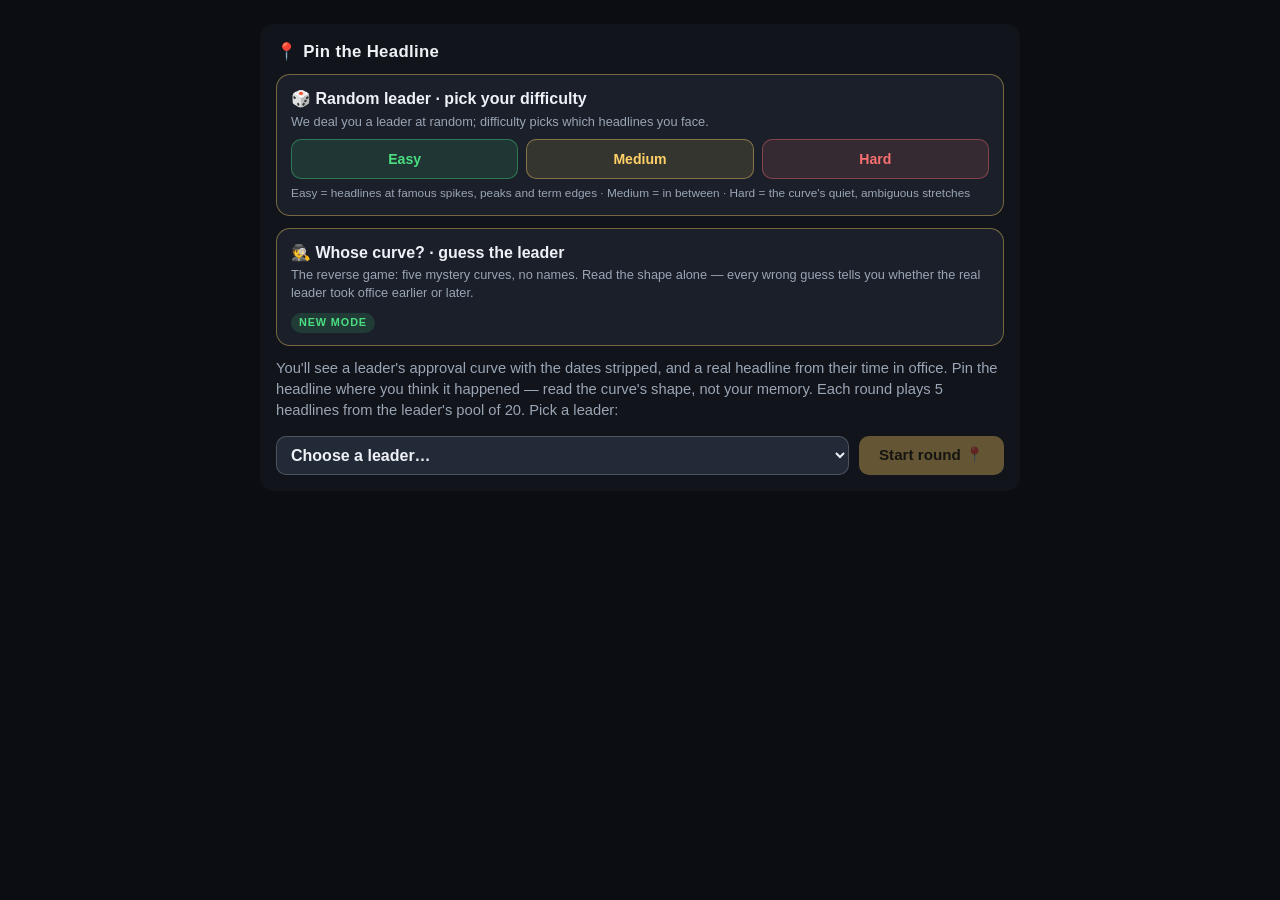
==== pin-the-headline/index.html @ 9371c604 "Replace the 46-leader grid with a chronological dropdown The pick-a-leader menu is now a single drop" ====
<!doctype html>
<html lang="en">
<head>
<meta charset="utf-8">
<meta name="viewport" content="width=device-width, initial-scale=1">
<title>Pin the Headline</title>
<style>
  /* ---- Pin the Headline — self-contained styles (all scoped under .pth) ---- */
  .pth {
    --pth-bg: #11141a;
    --pth-card: #1a1f29;
    --pth-card-2: #222937;
    --pth-ink: #eef1f6;
    --pth-ink-dim: #9aa5b5;
    --pth-line: #6ea8fe;
    --pth-area: rgba(110, 168, 254, 0.12);
    --pth-grid: rgba(255, 255, 255, 0.08);
    --pth-pin: #ffd166;
    --pth-true: #4ade80;
    --pth-ghost: #8b93a3;
    --pth-bad: #f87171;
    --pth-radius: 14px;
    --pth-focus: #ffd166;
    color-scheme: dark;
    font-family: -apple-system, BlinkMacSystemFont, "Segoe UI", Roboto, Helvetica, Arial, sans-serif;
    color: var(--pth-ink);
    background: var(--pth-bg);
    border-radius: var(--pth-radius);
    max-width: 760px;
    margin: 0 auto;
    padding: 16px;
    box-sizing: border-box;
    line-height: 1.45;
  }
  .pth *, .pth *::before, .pth *::after { box-sizing: border-box; }

  .pth-header { display: flex; justify-content: space-between; align-items: baseline; gap: 10px; flex-wrap: wrap; margin-bottom: 10px; }
  .pth-title { font-size: 1.05rem; font-weight: 800; letter-spacing: 0.02em; margin: 0; }
  .pth-title .pth-pin-emoji { margin-right: 6px; }
  .pth-context { color: var(--pth-ink-dim); font-size: 0.85rem; font-weight: 600; }

  .pth-back {
    appearance: none; border: 0; background: none; color: var(--pth-ink-dim);
    font-size: 0.8rem; font-weight: 700; cursor: pointer; padding: 2px 6px; border-radius: 6px;
  }
  .pth-back:hover { color: var(--pth-ink); }
  .pth-back:focus-visible { outline: 2px solid var(--pth-focus); }

  .pth-headline-card {
    background: var(--pth-card);
    border: 1px solid rgba(255,255,255,0.07);
    border-radius: var(--pth-radius);
    padding: 14px 16px;
    margin-bottom: 12px;
  }
  .pth-kicker { font-size: 0.7rem; text-transform: uppercase; letter-spacing: 0.12em; color: var(--pth-ink-dim); font-weight: 700; margin-bottom: 4px; }
  .pth-headline { font-size: 1.12rem; font-weight: 700; margin: 0; }

  .pth-chart-wrap { position: relative; background: var(--pth-card); border: 1px solid rgba(255,255,255,0.07); border-radius: var(--pth-radius); padding: 8px 8px 4px; }
  .pth-svg { display: block; width: 100%; height: auto; touch-action: none; cursor: crosshair; border-radius: 8px; outline: none; }
  .pth-svg:focus-visible { box-shadow: 0 0 0 3px var(--pth-focus); }
  .pth-svg.pth-locked { cursor: default; }

  .pth-hint { text-align: center; color: var(--pth-ink-dim); font-size: 0.8rem; padding: 4px 6px 8px; min-height: 1.4em; }

  .pth-controls { display: flex; gap: 10px; align-items: center; justify-content: space-between; margin-top: 12px; flex-wrap: wrap; }
  .pth-progress { display: flex; gap: 6px; align-items: center; }
  .pth-dot { width: 11px; height: 11px; border-radius: 50%; background: var(--pth-card-2); border: 1px solid rgba(255,255,255,0.15); }
  .pth-dot.pth-dot-current { border-color: var(--pth-pin); }
  .pth-dot.pth-dot-g { background: #22c55e; border-color: #22c55e; }
  .pth-dot.pth-dot-y { background: #eab308; border-color: #eab308; }
  .pth-dot.pth-dot-b { background: #475569; border-color: #475569; }

  .pth-btn {
    appearance: none; border: 0; border-radius: 10px; padding: 10px 20px;
    font-size: 0.95rem; font-weight: 800; cursor: pointer;
    background: var(--pth-pin); color: #1c1500;
    transition: transform 0.08s ease, opacity 0.15s ease;
  }
  .pth-btn:hover:not(:disabled) { transform: translateY(-1px); }
  .pth-btn:disabled { opacity: 0.35; cursor: not-allowed; }
  .pth-btn:focus-visible { outline: 3px solid var(--pth-focus); outline-offset: 2px; }
  .pth-btn.pth-btn-ghost { background: var(--pth-card-2); color: var(--pth-ink); }

  .pth-feedback {
    margin-top: 12px; padding: 12px 16px; border-radius: var(--pth-radius);
    background: var(--pth-card); border: 1px solid rgba(255,255,255,0.07);
    display: none;
  }
  .pth-feedback.pth-show { display: block; animation: pth-rise 0.3s ease; }
  @keyframes pth-rise { from { opacity: 0; transform: translateY(6px); } to { opacity: 1; transform: none; } }
  .pth-score-line { font-size: 1.05rem; font-weight: 800; margin: 0 0 4px; }
  .pth-note { color: var(--pth-ink-dim); font-size: 0.9rem; margin: 0; }
  .pth-note strong { color: var(--pth-ink); }

  .pth-end { text-align: center; padding: 18px 10px 6px; }
  .pth-end h2 { margin: 0 0 6px; font-size: 1.3rem; }
  .pth-end-emoji { font-size: 1.5rem; letter-spacing: 0.15em; margin: 10px 0; }
  .pth-end-total { font-size: 2.2rem; font-weight: 900; margin: 4px 0; }
  .pth-end-stars { font-size: 1.2rem; margin-bottom: 8px; }
  .pth-session { color: var(--pth-ink-dim); font-size: 0.82rem; margin: 8px 0 14px; }
  .pth-end-actions { display: flex; gap: 10px; justify-content: center; flex-wrap: wrap; }
  .pth-copied { color: var(--pth-true); font-size: 0.85rem; min-height: 1.3em; margin-top: 8px; }

  /* ---- level-select menu ---- */
  .pth-menu-intro { color: var(--pth-ink-dim); font-size: 0.92rem; margin: 2px 0 14px; }
  .pth-pick-row { display: flex; gap: 10px; flex-wrap: wrap; align-items: stretch; }
  .pth-pick-row .pth-select { flex: 1 1 260px; width: auto; }
  .pth-level-leader { font-weight: 800; font-size: 1rem; margin: 0 0 2px; }
  .pth-level-context { color: var(--pth-ink-dim); font-size: 0.8rem; margin: 0 0 6px; }
  .pth-level-tag {
    display: inline-block; font-size: 0.68rem; font-weight: 800; text-transform: uppercase;
    letter-spacing: 0.08em; padding: 2px 8px; border-radius: 999px;
    background: var(--pth-card-2); color: var(--pth-ink-dim);
  }
  .pth-level-tag.pth-tag-tutorial { background: rgba(74, 222, 128, 0.15); color: var(--pth-true); }
  .pth-level-tag.pth-tag-expert { background: rgba(248, 113, 113, 0.15); color: var(--pth-bad); }

  /* ---- random leader with prompt difficulty ---- */
  .pth-rand-card {
    background: var(--pth-card); border: 1px solid rgba(255, 209, 102, 0.4);
    border-radius: var(--pth-radius); padding: 12px 14px; margin: 0 0 12px;
  }
  .pth-diff-row { display: flex; gap: 8px; flex-wrap: wrap; margin-top: 8px; }
  .pth-diff-btn {
    flex: 1 1 0; appearance: none; cursor: pointer; font: inherit; font-weight: 800;
    font-size: 0.88rem; padding: 9px 6px; border-radius: 10px; border: 1px solid transparent;
    transition: transform 0.08s ease;
  }
  .pth-diff-btn:hover { transform: translateY(-1px); }
  .pth-diff-btn:focus-visible { outline: 3px solid var(--pth-focus); outline-offset: 2px; }
  .pth-diff-easy { background: rgba(74, 222, 128, 0.12); color: var(--pth-true); border-color: rgba(74, 222, 128, 0.4); }
  .pth-diff-medium { background: rgba(255, 209, 102, 0.12); color: var(--pth-pin); border-color: rgba(255, 209, 102, 0.4); }
  .pth-diff-hard { background: rgba(248, 113, 113, 0.12); color: var(--pth-bad); border-color: rgba(248, 113, 113, 0.4); }
  .pth-diff-hint { color: var(--pth-ink-dim); font-size: 0.74rem; margin: 6px 0 0; }

  /* ---- "Whose curve?" reverse mode ---- */
  .pth-who-btn {
    appearance: none; display: block; width: 100%; text-align: left; cursor: pointer;
    background: var(--pth-card); color: var(--pth-ink);
    border: 1px solid rgba(255, 209, 102, 0.4); border-radius: var(--pth-radius);
    padding: 12px 14px; font: inherit; margin: 0 0 12px;
    transition: transform 0.08s ease, border-color 0.15s ease;
  }
  .pth-who-btn:hover { transform: translateY(-1px); border-color: var(--pth-pin); }
  .pth-who-btn:focus-visible { outline: 3px solid var(--pth-focus); outline-offset: 2px; }
  .pth-guess-bar { margin-top: 12px; }
  .pth-select {
    width: 100%; font: inherit; font-weight: 600; color: var(--pth-ink);
    padding: 9px 10px; border-radius: 10px;
    border: 1px solid rgba(255,255,255,0.2); background: var(--pth-card-2);
  }
  .pth-select:focus-visible { outline: 3px solid var(--pth-focus); outline-offset: 1px; }
  .pth-select:disabled { opacity: 0.45; }

  .pth-sr { position: absolute; width: 1px; height: 1px; margin: -1px; overflow: hidden; clip: rect(0 0 0 0); white-space: nowrap; }

  @media (max-width: 480px) {
    .pth { padding: 10px; }
    .pth-headline { font-size: 1rem; }
    .pth-btn { padding: 12px 18px; } /* bigger touch target */
  }
  @media (prefers-reduced-motion: reduce) {
    .pth * { animation: none !important; transition: none !important; }
  }
</style>
</head>
<body style="margin:0; background:#0b0d12; padding:24px 8px;">

<div id="pin-the-headline"></div>

<script>
(function () {
  "use strict";

  var SITE_URL = "jonakelloggdcb.github.io/academic-website/pin-the-headline/";

  /* =========================================================================
     DATA — adding a level is pure data, no code changes.
     Headline: { text, date (ISO, true answer), source?, note? }
     Level:    { id, leader, context, difficulty?, series: [{date, approval}], headlines }

     NOTE ON SERIES VALUES: all series are APPROXIMATE, reconstructed from
     published polling (Gallup for US presidents; Ipsos MORI satisfaction for
     UK PMs; YouGov/Opinium for Johnson/Truss; IFOP/Elabe composites for
     French presidents; Datafolha "ótimo/bom" for Brazilian presidents;
     Gallup Korea for Korean presidents; Newspoll satisfaction for Australian
     PMs; NHK/Asahi composites for Japanese PMs; Politbarometer/Infratest for
     German chancellors; Gallup Canada/Angus Reid for Canadian PMs;
     VCIOM/Levada for Yeltsin; Reforma/Consulta Mitofsky for Peña Nieto).
     Shapes are faithful; individual points should be replaced with sourced
     figures before citing.
     ========================================================================= */
  var DATA = [
    {
      id: "bush-2001-2009",
      leader: "George W. Bush",
      context: "United States · 2001–2009",
      difficulty: "tutorial",
      series: [
        { date: "2001-01-20", approval: 57 },
        { date: "2001-04-15", approval: 59 },
        { date: "2001-09-10", approval: 51 },
        { date: "2001-09-22", approval: 90 },
        { date: "2001-11-15", approval: 87 },
        { date: "2002-03-15", approval: 80 },
        { date: "2002-09-15", approval: 67 },
        { date: "2003-03-15", approval: 71 },
        { date: "2003-07-15", approval: 60 },
        { date: "2004-05-15", approval: 49 },
        { date: "2004-11-15", approval: 53 },
        { date: "2005-09-15", approval: 42 },
        { date: "2006-05-15", approval: 34 },
        { date: "2007-04-15", approval: 35 },
        { date: "2008-09-15", approval: 30 },
        { date: "2008-12-15", approval: 29 }
      ],
      headlines: [
        {
          text: "Terrorists attack the World Trade Center and Pentagon",
          date: "2001-09-11",
          note: "Approval rockets to ~90% — the classic rally-round-the-flag spike."
        },
        {
          text: "U.S.-led forces invade Iraq",
          date: "2003-03-20",
          note: "A smaller second spike, then the long decline begins."
        },
        {
          text: "Hurricane Katrina overwhelms New Orleans; federal response widely criticized",
          date: "2005-08-29",
          note: "Approval sags into the low 40s."
        },
        {
          text: "Bush narrowly wins re-election against John Kerry",
          date: "2004-11-02",
          note: "A modest bump on the long slide down."
        },
        {
          text: "Financial crisis: Lehman Brothers collapses",
          date: "2008-09-15",
          note: "Approval near its term low."
        },
        { text: "Bush sworn in after the closest election in a century", date: "2001-01-20", note: "He starts in the mid-50s, with half the country disputing how he got there." },
        { text: "Bush signs $1.35tn tax cut into law", date: "2001-06-07", note: "The pre-9/11 plateau — politics is still normal." },
        { text: "Anthrax letters kill postal workers; Senate offices close", date: "2001-10-05", note: "Deep inside the rally plateau — the country is rattled but united." },
        { text: "Bush names an 'axis of evil' in State of the Union", date: "2002-01-29", note: "Still above 80% — the rally fades slowly, not suddenly." },
        { text: "Department of Homeland Security created in biggest reshuffle since 1947", date: "2002-11-25", note: "Mid-60s — the long glide down from the 9/11 peak." },
        { text: "'Mission Accomplished': Bush lands on carrier to declare major combat over", date: "2003-05-01", note: "Near the top of the smaller Iraq bump — it's all downhill from this deck." },
        { text: "Saddam Hussein captured hiding in a spider hole", date: "2003-12-13", note: "A modest bounce on the way down." },
        { text: "CBS airs photos of detainee abuse at Abu Ghraib prison", date: "2004-04-28", note: "The slide steepens through the election year." },
        { text: "9/11 Commission finds 'failure of imagination' across government", date: "2004-07-22", note: "Hovering around 50 — the re-election will be narrow." },
        { text: "Bush begins second term vowing to spend 'political capital' on Social Security", date: "2005-01-20", note: "The capital never materializes — the second-term slide starts almost at once." },
        { text: "Bush's Social Security privatization tour fails to move Congress", date: "2005-02-02", note: "Low 50s and sinking — his first big domestic defeat." },
        { text: "Harriet Miers withdraws Supreme Court nomination under conservative fire", date: "2005-10-27", note: "Katrina, Iraq, and now his own base — around 40 and falling." },
        { text: "Uproar forces review of Dubai company's takeover of U.S. ports", date: "2006-02-16", note: "Stuck in the upper 30s — even allies are defecting." },
        { text: "Rumsfeld resigns after midterm 'thumping'", date: "2006-11-08", note: "Mid-30s — voters just took both chambers from him." },
        { text: "Bush orders 20,000-troop 'surge' into Baghdad", date: "2007-01-10", note: "A deeply unpopular bet from the mid-30s — vindicated later, not now." }
      ]
    },
    {
      id: "nixon-1969-1974",
      leader: "Richard Nixon",
      context: "United States · 1969–1974",
      difficulty: "classic",
      series: [
        { date: "1969-01-20", approval: 59 },
        { date: "1969-07-20", approval: 63 },
        { date: "1969-11-15", approval: 67 },
        { date: "1970-05-15", approval: 57 },
        { date: "1970-12-15", approval: 52 },
        { date: "1971-06-15", approval: 48 },
        { date: "1972-01-15", approval: 49 },
        { date: "1972-06-15", approval: 59 },
        { date: "1972-11-15", approval: 62 },
        { date: "1973-01-28", approval: 67 },
        { date: "1973-04-15", approval: 48 },
        { date: "1973-08-15", approval: 36 },
        { date: "1973-10-28", approval: 27 },
        { date: "1974-01-15", approval: 26 },
        { date: "1974-04-15", approval: 25 },
        { date: "1974-08-09", approval: 24 }
      ],
      headlines: [
        {
          text: "Apollo 11: Americans walk on the Moon",
          date: "1969-07-20",
          note: "A feel-good lift inside the early plateau."
        },
        {
          text: "Paris accords end America's war in Vietnam",
          date: "1973-01-27",
          note: "The last peak — ~67% — before everything unravels."
        },
        {
          text: "Senate opens televised Watergate hearings",
          date: "1973-05-17",
          note: "The cliff begins: roughly 20 points gone in six months."
        },
        {
          text: "President fires special prosecutor; attorney general resigns in protest",
          date: "1973-10-20",
          note: "The 'Saturday Night Massacre' — near the bottom of the cliff."
        },
        {
          text: "Nixon resigns",
          date: "1974-08-08",
          note: "He leaves office at ~24%, the end of a long flat bottom."
        },
        { text: "Nixon appeals to the 'great silent majority' on Vietnam", date: "1969-11-03", note: "The speech works — he's near his first-term peak." },
        { text: "Nixon announces invasion of Cambodia", date: "1970-04-30", note: "The campuses erupt; the early plateau starts to sag." },
        { text: "National Guard kills four students at Kent State", date: "1970-05-04", note: "Days after Cambodia — the descent through the 50s." },
        { text: "New York Times begins publishing the Pentagon Papers", date: "1971-06-13", note: "Near his first-term trough in the high 40s." },
        { text: "Nixon freezes wages and prices, ends dollar's link to gold", date: "1971-08-15", note: "The 'Nixon shock' — a bold move from the trough." },
        { text: "Nixon stuns world: he will visit Communist China", date: "1971-07-15", note: "The announcement that begins his climb back." },
        { text: "Nixon shakes Mao's hand in Beijing", date: "1972-02-21", note: "The week that changed the world — and lifted the curve." },
        { text: "Nixon and Brezhnev sign SALT arms treaty in Moscow", date: "1972-05-26", note: "Détente stacks win on win — approaching 60." },
        { text: "Five men arrested breaking into Democratic offices at the Watergate", date: "1972-06-17", note: "The lesson: nothing happens. The curve doesn't move for months." },
        { text: "Nixon wins 49 states in historic landslide", date: "1972-11-07", note: "Re-elected near his peak — the scandal is still dormant." },
        { text: "'Christmas bombing': B-52s pound Hanoi", date: "1972-12-18", note: "Controversial abroad, tolerated at home — still in the 60s." },
        { text: "First American POWs come home from Hanoi", date: "1973-02-12", note: "Joyful homecomings at the absolute peak — weeks before the cliff." },
        { text: "Haldeman and Ehrlichman resign; Dean fired as Watergate closes in", date: "1973-04-30", note: "The cliff is under way — 20 points gone since January." },
        { text: "'I am not a crook,' Nixon tells editors", date: "1973-11-17", note: "Bumping along the bottom in the high 20s." },
        { text: "Supreme Court orders Nixon to surrender the tapes", date: "1974-07-24", note: "The final blow lands on a curve already at rock bottom." }
      ]
    },
    {
      id: "thatcher-1979-1990",
      leader: "Margaret Thatcher",
      context: "United Kingdom · 1979–1990",
      difficulty: "classic",
      series: [
        { date: "1979-05-03", approval: 41 },
        { date: "1980-02-15", approval: 38 },
        { date: "1980-10-15", approval: 31 },
        { date: "1981-06-15", approval: 27 },
        { date: "1981-12-15", approval: 25 },
        { date: "1982-03-15", approval: 30 },
        { date: "1982-06-20", approval: 52 },
        { date: "1983-01-15", approval: 46 },
        { date: "1983-06-15", approval: 50 },
        { date: "1984-06-15", approval: 39 },
        { date: "1985-06-15", approval: 36 },
        { date: "1986-01-25", approval: 28 },
        { date: "1987-06-15", approval: 45 },
        { date: "1988-06-15", approval: 40 },
        { date: "1989-06-15", approval: 33 },
        { date: "1990-03-31", approval: 21 },
        { date: "1990-11-22", approval: 24 }
      ],
      headlines: [
        {
          text: "Unemployment passes three million for the first time since the 1930s",
          date: "1982-01-26",
          note: "She is at her trough — the least popular PM since polling began."
        },
        {
          text: "Argentina invades the Falkland Islands",
          date: "1982-04-02",
          note: "The trigger: watch what happens next."
        },
        {
          text: "British forces retake Port Stanley; Argentina surrenders",
          date: "1982-06-14",
          note: "The Falklands rally — from ~25% to over 50% in three months."
        },
        {
          text: "Riots erupt in central London over the new poll tax",
          date: "1990-03-31",
          note: "Record-low satisfaction — the beginning of the end."
        },
        {
          text: "Thatcher resigns after cabinet revolt",
          date: "1990-11-22",
          note: "Out within months of the poll-tax trough."
        },
        { text: "Britain elects its first woman prime minister", date: "1979-05-04", note: "She starts at a modest 41% — no honeymoon to speak of." },
        { text: "'The lady's not for turning': Thatcher defies calls for a U-turn", date: "1980-10-10", note: "Recession bites — she's in the low 30s and falling." },
        { text: "364 economists denounce the Budget in letter to The Times", date: "1981-03-10", note: "Squeezing in a slump — heading for the trough." },
        { text: "Riots sweep Toxteth as urban unrest spreads", date: "1981-07-05", note: "Deep in the pre-Falklands trough, mid-20s." },
        { text: "Royal Navy submarine sinks the General Belgrano", date: "1982-05-02", note: "Mid-rally — the climb from 25 to 50 is under way." },
        { text: "Thatcher wins landslide re-election", date: "1983-06-09", note: "The post-Falklands plateau, around 50." },
        { text: "Miners walk out; Scargill takes on the government", date: "1984-03-12", note: "The long strike begins on the gentle post-war slide." },
        { text: "IRA bombs Grand Hotel in Brighton; Thatcher escapes", date: "1984-10-12", note: "She emerges defiant — a steadying moment, not a spike." },
        { text: "Miners march back to work after a year on strike", date: "1985-03-03", note: "Victory, but the curve keeps drifting down." },
        { text: "Heseltine storms out of cabinet over Westland helicopters", date: "1986-01-09", note: "The Westland affair drags her to a mid-term trough of 28." },
        { text: "'Big Bang' deregulates the City of London overnight", date: "1986-10-27", note: "Boom times return; the recovery toward a third win." },
        { text: "Thatcher wins third consecutive election", date: "1987-06-11", note: "The last peak, around 45." },
        { text: "Thatcher declares 'no, no, no' to Brussels — Bruges speech sets Europe fight", date: "1988-09-20", note: "The Europe split that will eventually finish her." },
        { text: "Chancellor Lawson resigns over Europe and her economic guru", date: "1989-10-26", note: "Sliding into the final trough." },
        { text: "Howe's resignation speech savages Thatcher in the Commons", date: "1990-11-13", note: "The trigger: nine days later she's gone." }
      ]
    },
    {
      id: "blair-1997-2007",
      leader: "Tony Blair",
      context: "United Kingdom · 1997–2007",
      difficulty: "moderate",
      series: [
        { date: "1997-05-02", approval: 65 },
        { date: "1997-09-15", approval: 75 },
        { date: "1998-05-15", approval: 62 },
        { date: "1999-04-15", approval: 56 },
        { date: "2000-05-15", approval: 45 },
        { date: "2000-09-20", approval: 33 },
        { date: "2001-02-15", approval: 49 },
        { date: "2001-06-15", approval: 54 },
        { date: "2001-10-15", approval: 61 },
        { date: "2002-06-15", approval: 48 },
        { date: "2003-02-15", approval: 38 },
        { date: "2003-04-15", approval: 47 },
        { date: "2003-12-15", approval: 38 },
        { date: "2004-09-15", approval: 32 },
        { date: "2005-05-15", approval: 36 },
        { date: "2005-07-20", approval: 41 },
        { date: "2006-05-15", approval: 26 },
        { date: "2007-05-15", approval: 28 }
      ],
      headlines: [
        {
          text: "Labour landslide ends 18 years of Conservative government",
          date: "1997-05-02",
          note: "The honeymoon starts high and goes higher."
        },
        {
          text: "Diana, Princess of Wales, dies in Paris car crash",
          date: "1997-08-31",
          note: "'The people's princess' — his satisfaction peaks around 75%."
        },
        {
          text: "Fuel blockades leave petrol stations dry across Britain",
          date: "2000-09-11",
          note: "A sharp, short dip — the first real crisis."
        },
        {
          text: "British troops join U.S.-led invasion of Iraq",
          date: "2003-03-20",
          note: "A small wartime rally, then a decline he never reverses."
        },
        {
          text: "Suicide bombers kill 52 on London transport",
          date: "2005-07-07",
          note: "A brief uptick of unity on an already-low plateau."
        },
        { text: "Blair hands the Bank of England control of interest rates", date: "1997-05-06", note: "Day four — the honeymoon is climbing toward 75." },
        { text: "Ecclestone affair: 'I'm a pretty straight kind of guy'", date: "1997-11-16", note: "The first dent in the shine, high on the curve." },
        { text: "Good Friday Agreement signed in Belfast", date: "1998-04-10", note: "A genuine triumph on the gentle slide from the peak." },
        { text: "NATO begins bombing Yugoslavia over Kosovo", date: "1999-03-24", note: "Wartime steadiness in the mid-50s." },
        { text: "Millennium Dome opens to queues and mockery", date: "1999-12-31", note: "A flagship embarrassment as the honeymoon wears off." },
        { text: "Blair slow-handclapped by the Women's Institute", date: "2000-06-07", note: "Mid-slide — months before the fuel crisis trough." },
        { text: "Foot-and-mouth: army called in as pyres burn across Britain", date: "2001-02-21", note: "Crisis competence — the recovery toward a second landslide." },
        { text: "Blair wins second landslide", date: "2001-06-07", note: "Re-elected at 54 — about where he started, minus the magic." },
        { text: "A million march in London against war in Iraq", date: "2003-02-15", note: "His pre-war trough — trust is the casualty." },
        { text: "Weapons scientist David Kelly found dead", date: "2003-07-18", note: "The Iraq aftermath grinds him down through the 40s." },
        { text: "Top-up fees pass by five votes in biggest revolt of his premiership", date: "2004-01-27", note: "Bleeding authority on the long post-Iraq slide." },
        { text: "Blair wins historic third term with sharply reduced majority", date: "2005-05-05", note: "A win that feels like a loss, in the mid-30s." },
        { text: "London wins the 2012 Olympics", date: "2005-07-06", note: "One golden day — 24 hours before the bombs." },
        { text: "Blair questioned by police in cash-for-honours inquiry", date: "2006-12-14", note: "First sitting PM interviewed in a criminal probe — the floor, mid-20s." },
        { text: "Blair announces departure date at Trimdon Labour Club", date: "2007-05-10", note: "The long goodbye ends near his lowest sustained ratings." }
      ]
    },
    {
      id: "johnson-2019-2022",
      leader: "Boris Johnson",
      context: "United Kingdom · 2019–2022",
      difficulty: "moderate",
      series: [
        { date: "2019-07-24", approval: 35 },
        { date: "2019-10-15", approval: 38 },
        { date: "2019-12-13", approval: 44 },
        { date: "2020-02-15", approval: 40 },
        { date: "2020-04-10", approval: 66 },
        { date: "2020-05-30", approval: 45 },
        { date: "2020-07-15", approval: 40 },
        { date: "2020-10-15", approval: 34 },
        { date: "2021-01-15", approval: 32 },
        { date: "2021-04-15", approval: 44 },
        { date: "2021-07-15", approval: 36 },
        { date: "2021-11-15", approval: 30 },
        { date: "2021-12-15", approval: 24 },
        { date: "2022-01-15", approval: 22 },
        { date: "2022-04-15", approval: 26 },
        { date: "2022-07-07", approval: 21 }
      ],
      headlines: [
        {
          text: "Johnson wins biggest Conservative majority since Thatcher",
          date: "2019-12-12",
          note: "An election bump, but the real spike is still to come."
        },
        {
          text: "Britain locks down as coronavirus spreads",
          date: "2020-03-23",
          note: "Rally-round-the-flag: approval jumps over 20 points."
        },
        {
          text: "PM's top adviser drove 260 miles in lockdown, says he has 'no regrets'",
          date: "2020-05-25",
          note: "The Cummings affair — the rally deflates and never returns."
        },
        {
          text: "No 10 staff joked about parties while Britain locked down, leaked video shows",
          date: "2021-12-07",
          note: "Partygate: the second cliff, down to the low 20s."
        },
        {
          text: "Johnson resigns after ministers quit en masse",
          date: "2022-07-07",
          note: "He leaves at his term low."
        },
        { text: "Boris Johnson enters No 10 vowing Brexit 'do or die'", date: "2019-07-24", note: "He starts in the mid-30s — unusually low for a new PM." },
        { text: "Supreme Court rules Johnson's suspension of Parliament unlawful", date: "2019-09-24", note: "Constitutional chaos, but his numbers barely move." },
        { text: "Johnson strikes new Brexit deal with Brussels", date: "2019-10-17", note: "'Get Brexit done' starts to pay — the pre-election climb." },
        { text: "Britain formally leaves the European Union", date: "2020-01-31", note: "Brexit day, on the post-election plateau around 40." },
        { text: "Johnson moved to intensive care with COVID", date: "2020-04-06", note: "Peak sympathy meets peak rally — the top of the curve." },
        { text: "Rashford forces U-turn on free school meals", date: "2020-06-16", note: "The post-Cummings deflation — U-turns become a habit." },
        { text: "Exam grades fiasco forces another government U-turn", date: "2020-08-17", note: "The rally is long gone; competence questions pile up." },
        { text: "UK first in world to approve a COVID vaccine", date: "2020-12-02", note: "Near his low — but this is the seed of the 2021 bounce." },
        { text: "Christmas Eve Brexit trade deal signed", date: "2020-12-24", note: "Two wins in a month, both from the bottom of a dip." },
        { text: "Ten million vaccinated as UK rollout outpaces Europe", date: "2021-02-03", note: "The vaccine bounce — his last sustained climb." },
        { text: "Tories take Hartlepool for first time in 62 years", date: "2021-05-07", note: "The top of the vaccine bounce, mid-40s." },
        { text: "'Freedom Day': England drops COVID rules", date: "2021-07-19", note: "The bounce is already fading." },
        { text: "Johnson tries to save Owen Paterson from sleaze suspension", date: "2021-11-03", note: "The sleaze slide begins — partygate lands a month later." },
        { text: "Sue Gray report details lockdown parties in No 10", date: "2022-05-25", note: "Confirmation, not revelation — flat on the floor." },
        { text: "Johnson survives confidence vote with 41% of MPs against him", date: "2022-06-06", note: "Wounded, not dead — for exactly one more month." }
      ]
    },
    {
      id: "truss-2022",
      leader: "Liz Truss",
      context: "United Kingdom · Sep–Oct 2022 · 49 days",
      difficulty: "expert",
      series: [
        { date: "2022-09-06", approval: 31 },
        { date: "2022-09-14", approval: 33 },
        { date: "2022-09-23", approval: 28 },
        { date: "2022-09-29", approval: 18 },
        { date: "2022-10-05", approval: 16 },
        { date: "2022-10-12", approval: 14 },
        { date: "2022-10-17", approval: 10 },
        { date: "2022-10-20", approval: 9 },
        { date: "2022-10-24", approval: 8 }
      ],
      headlines: [
        {
          text: "New chancellor unveils biggest tax cuts in half a century",
          date: "2022-09-23",
          note: "The mini-budget. The markets are about to vote."
        },
        {
          text: "Pound hits record low against the dollar",
          date: "2022-09-26",
          note: "The cliff steepens."
        },
        {
          text: "Bank of England launches emergency bond-buying to halt pensions meltdown",
          date: "2022-09-28",
          note: "Central-bank rescue mid-freefall."
        },
        {
          text: "Truss sacks chancellor and scraps her own tax plan",
          date: "2022-10-14",
          note: "The U-turn doesn't stop the slide."
        },
        {
          text: "Truss resigns; a lettuce outlasts the prime minister",
          date: "2022-10-20",
          note: "49 days. The whole level is one cliff — that's the joke."
        },
        { text: "Truss appointed by the Queen at Balmoral", date: "2022-09-06", note: "Day one — the highest she will ever be." },
        { text: "Truss freezes energy bills at £2,500 a year", date: "2022-09-08", note: "A popular start — and the last good week." },
        { text: "Queen Elizabeth II dies at Balmoral", date: "2022-09-08", note: "Politics freezes for national mourning." },
        { text: "World leaders gather for the Queen's state funeral", date: "2022-09-19", note: "The calm before the mini-budget." },
        { text: "Gilt yields surge as markets digest unfunded tax cuts", date: "2022-09-26", note: "The first trading day after the mini-budget — straight down." },
        { text: "IMF publicly urges UK to 'reevaluate' its tax plan", date: "2022-09-27", note: "A rebuke usually reserved for emerging markets." },
        { text: "Lenders pull nearly a thousand mortgage products in a day", date: "2022-09-28", note: "The crisis reaches kitchen tables — freefall." },
        { text: "Truss scraps the 45p top-rate cut: 'we get it'", date: "2022-10-03", note: "First U-turn; it stops nothing." },
        { text: "Truss conference speech disrupted by protesters", date: "2022-10-05", note: "Mid-teens and sinking." },
        { text: "Bank of England: emergency bond-buying ends 'in three days'", date: "2022-10-11", note: "The lifeline has an expiry date." },
        { text: "Jeremy Hunt appointed chancellor to calm markets", date: "2022-10-14", note: "Her agenda is handed to someone else." },
        { text: "Daily Star livestreams a lettuce next to Truss's photo", date: "2022-10-14", note: "The question: which lasts longer? Single digits now." },
        { text: "Hunt rips up 'almost all' of the mini-budget", date: "2022-10-17", note: "Nothing left of Trussonomics but the chart you're looking at." },
        { text: "'A fighter, not a quitter,' Truss tells the Commons", date: "2022-10-19", note: "She quits the next day." },
        { text: "Home secretary quits; chaos at fracking vote", date: "2022-10-19", note: "The government dissolves in a single evening." }
      ]
    },
    {
      id: "macron-2017-2022",
      leader: "Emmanuel Macron",
      context: "France · 2017–2022 (first term)",
      difficulty: "moderate",
      series: [
        { date: "2017-05-07", approval: 62 },
        { date: "2017-07-15", approval: 54 },
        { date: "2017-09-15", approval: 44 },
        { date: "2017-12-15", approval: 42 },
        { date: "2018-04-15", approval: 40 },
        { date: "2018-07-20", approval: 36 },
        { date: "2018-09-15", approval: 29 },
        { date: "2018-11-15", approval: 26 },
        { date: "2018-12-10", approval: 23 },
        { date: "2019-02-15", approval: 28 },
        { date: "2019-06-15", approval: 32 },
        { date: "2019-12-15", approval: 30 },
        { date: "2020-03-25", approval: 43 },
        { date: "2020-06-15", approval: 38 },
        { date: "2020-11-15", approval: 41 },
        { date: "2021-04-15", approval: 37 },
        { date: "2021-12-15", approval: 40 },
        { date: "2022-03-15", approval: 44 },
        { date: "2022-04-24", approval: 41 }
      ],
      headlines: [
        {
          text: "Macron, 39, elected France's youngest-ever president",
          date: "2017-05-07",
          note: "Honeymoon high — followed by one of the fastest fades on record."
        },
        {
          text: "Macron's bodyguard filmed assaulting May Day protesters",
          date: "2018-07-18",
          note: "The Benalla affair accelerates an already steady slide."
        },
        {
          text: "'Gilets jaunes' set cars ablaze on the Champs-Élysées",
          date: "2018-12-01",
          note: "The yellow-vest trough — his first-term low, around 23%."
        },
        {
          text: "France orders nationwide lockdown: 'We are at war'",
          date: "2020-03-16",
          note: "A COVID rally bump — smaller than Britain's, but visible."
        },
        {
          text: "Russia invades Ukraine",
          date: "2022-02-24",
          note: "A late crisis bump, weeks before his re-election."
        },
        { text: "Macron signs labour reform by decree as unions march", date: "2017-09-22", note: "The honeymoon is already fading fast — mid-40s." },
        { text: "Environment star Hulot resigns live on radio", date: "2018-08-28", note: "Mid-slide — the government's green halo goes with him." },
        { text: "'Just cross the street and you'll find a job,' Macron tells jobseeker", date: "2018-09-16", note: "The 'president of the rich' label sticks — under 30 now." },
        { text: "First 'gilets jaunes' Saturday: 280,000 block roads over fuel tax", date: "2018-11-17", note: "The revolt begins near his first-term floor." },
        { text: "Macron's televised mea culpa: minimum-wage boost, tax cuts", date: "2018-12-10", note: "€10bn to stop the bleeding at the trough, 23%." },
        { text: "Macron launches 'great national debate' in town halls", date: "2019-01-15", note: "The listening tour starts the slow climb back." },
        { text: "Notre-Dame burns; Macron vows to rebuild in five years", date: "2019-04-15", note: "National grief, presidential stage — recovery continues." },
        { text: "Le Pen's party edges Macron's in European elections", date: "2019-05-26", note: "The new normal: duel with the far right, low 30s." },
        { text: "Nationwide strikes shut France over pension reform", date: "2019-12-05", note: "The longest strike wave in decades — back near 30." },
        { text: "'Whatever it costs': Macron promises to shield the economy", date: "2020-03-12", note: "The COVID rally starts — up ~10 points in weeks." },
        { text: "Macron orders second national lockdown", date: "2020-10-28", note: "The plateau holds around 40 — crisis keeps him afloat." },
        { text: "Macron slapped in the face on walkabout", date: "2021-06-08", note: "A bizarre footnote on the long mid-term plateau." },
        { text: "'I really want to piss off the unvaccinated,' says Macron", date: "2022-01-04", note: "Calculated provocation — his base approves, the curve holds." },
        { text: "Macron declares candidacy for re-election in letter to the French", date: "2022-03-03", note: "Riding the Ukraine bump toward the vote." },
        { text: "Macron re-elected, beating Le Pen again", date: "2022-04-24", note: "First French president re-elected with a majority in 20 years." }
      ]
    },
    {
      id: "bolsonaro-2019-2022",
      leader: "Jair Bolsonaro",
      context: "Brazil · 2019–2022",
      difficulty: "subtle",
      series: [
        { date: "2019-01-01", approval: 39 },
        { date: "2019-04-15", approval: 32 },
        { date: "2019-08-15", approval: 29 },
        { date: "2019-12-15", approval: 30 },
        { date: "2020-04-15", approval: 33 },
        { date: "2020-06-15", approval: 32 },
        { date: "2020-08-15", approval: 37 },
        { date: "2020-12-15", approval: 37 },
        { date: "2021-03-15", approval: 30 },
        { date: "2021-05-15", approval: 24 },
        { date: "2021-07-15", approval: 24 },
        { date: "2021-09-15", approval: 22 },
        { date: "2021-12-15", approval: 22 },
        { date: "2022-03-15", approval: 25 },
        { date: "2022-06-15", approval: 26 },
        { date: "2022-09-15", approval: 33 },
        { date: "2022-12-15", approval: 38 }
      ],
      headlines: [
        {
          text: "Far-right outsider sworn in promising to crush corruption",
          date: "2019-01-01",
          note: "The honeymoon high fades within months."
        },
        {
          text: "Government begins emergency cash payments to 60 million Brazilians",
          date: "2020-04-09",
          note: "Counter-intuitive pandemic politics: the handout lifts him to his peak."
        },
        {
          text: "Manaus hospitals run out of oxygen as a new variant surges",
          date: "2021-01-14",
          note: "The 2021 slide begins."
        },
        {
          text: "Senate opens inquiry into the government's pandemic response",
          date: "2021-04-27",
          note: "Down to the low 20s — his term trough."
        },
        {
          text: "Bolsonaro narrowly loses runoff to Lula",
          date: "2022-10-30",
          note: "He loses while his numbers are recovering — closer than polls predicted."
        },
        { text: "Scandal over son's ex-aide's payments reaches the family", date: "2019-01-18", note: "Weeks in, the anti-corruption brand is already chipped." },
        { text: "Amazon fires draw global condemnation", date: "2019-08-22", note: "His first-year slide bottoms out around 29." },
        { text: "'A little flu': Bolsonaro dismisses the coronavirus", date: "2020-03-24", note: "Defiance as the pandemic arrives — the curve barely reacts." },
        { text: "Bolsonaro fires popular health minister mid-pandemic", date: "2020-04-16", note: "He feuds with his own government — low 30s." },
        { text: "Justice minister Moro quits, alleging political interference", date: "2020-04-24", note: "His most popular minister walks — and the handouts still hold him up." },
        { text: "Bolsonaro tests positive for COVID", date: "2020-07-07", note: "He waves at supporters anyway — mid-pandemic plateau." },
        { text: "Brazil passes 100,000 COVID deaths", date: "2020-08-08", note: "The paradox: emergency cash has his numbers RISING." },
        { text: "'I'm not taking it': Bolsonaro rejects the vaccine", date: "2020-11-26", note: "Still on the handout plateau, around 37." },
        { text: "Brazil agrees to host Copa América amid pandemic outcry", date: "2021-06-01", note: "Deep in the 2021 trough, low-to-mid 20s." },
        { text: "Bolsonaro leads anti-court rallies: 'only God removes me'", date: "2021-09-07", note: "Institutional brinkmanship from the bottom of the curve." },
        { text: "Senate inquiry recommends charging Bolsonaro over pandemic", date: "2021-10-26", note: "The trough's deepest point — about 22." },
        { text: "New welfare scheme Auxílio Brasil starts paying out", date: "2021-11-17", note: "The cash that fuels the late recovery." },
        { text: "Petrobras chief out as Bolsonaro rages at fuel prices", date: "2022-06-20", note: "Fighting inflation with firings — the recovery continues anyway." },
        { text: "Bolsonaro outperforms polls, forces runoff with Lula", date: "2022-10-02", note: "The late climb makes it a real race." },
        { text: "Bolsonaro supporters block highways, refusing the result", date: "2022-11-01", note: "He leaves with numbers higher than his mid-term floor." }
      ]
    },
    {
      id: "bush-41-1989-1993",
      leader: "George H.W. Bush",
      context: "United States · 1989–1993",
      difficulty: "moderate",
      series: [
        { date: "1989-01-20", approval: 51 },
        { date: "1989-06-15", approval: 64 },
        { date: "1989-12-20", approval: 74 },
        { date: "1990-01-15", approval: 80 },
        { date: "1990-07-15", approval: 60 },
        { date: "1990-08-10", approval: 74 },
        { date: "1990-11-10", approval: 56 },
        { date: "1991-01-20", approval: 82 },
        { date: "1991-03-01", approval: 89 },
        { date: "1991-05-15", approval: 77 },
        { date: "1991-09-15", approval: 66 },
        { date: "1992-01-15", approval: 46 },
        { date: "1992-04-15", approval: 42 },
        { date: "1992-07-15", approval: 29 },
        { date: "1992-09-15", approval: 38 },
        { date: "1992-11-03", approval: 34 }
      ],
      headlines: [
        {
          text: "Iraq invades and annexes Kuwait; Bush orders U.S. forces to the Gulf",
          date: "1990-08-02",
          note: "A rally bump — but the curve's real spike is still ahead."
        },
        {
          text: "Bush signs budget deal that breaks his 'read my lips: no new taxes' pledge",
          date: "1990-11-05",
          note: "Both parties desert him; approval slides from its post-Kuwait high."
        },
        {
          text: "Allied warplanes begin bombing Baghdad; Desert Storm is under way",
          date: "1991-01-17",
          note: "The second rally — bigger than the first — shoots toward the peak."
        },
        {
          text: "Kuwait liberated; Bush halts the ground war after 100 hours",
          date: "1991-02-28",
          note: "Approval hits 89% — the highest Gallup had ever recorded to that point."
        },
        {
          text: "Clinton defeats Bush; Ross Perot takes 19% in three-way race",
          date: "1992-11-03",
          note: "He loses while recovering slightly from a summer trough of 29%."
        },
        { text: "Bush calls for 'a kinder, gentler nation' at inauguration", date: "1989-01-20", note: "A solid, unspectacular start in the low 50s." },
        { text: "Exxon Valdez spills 11 million gallons in Alaska", date: "1989-03-24", note: "Early days — the curve is climbing regardless." },
        { text: "Troops fire on protesters in Tiananmen Square", date: "1989-06-04", note: "Measured response, rising numbers." },
        { text: "The Berlin Wall falls", date: "1989-11-09", note: "History breaks his way — into the 70s." },
        { text: "U.S. invades Panama, ousts Noriega", date: "1989-12-20", note: "A quick win at the top of the first peak." },
        { text: "Bush abandons 'no new taxes' in budget talks", date: "1990-06-26", note: "The pledge dies quietly in June — the price comes later." },
        { text: "Bush signs Americans with Disabilities Act", date: "1990-07-26", note: "Landmark law on the mid-1990 plateau." },
        { text: "Bush doubles Gulf force to 500,000 troops", date: "1990-11-08", note: "The buildup — between the two rally spikes." },
        { text: "Bush and Gorbachev sign START arms treaty", date: "1991-07-31", note: "Sliding from the 89% peak, but still very high." },
        { text: "Clarence Thomas confirmed after Anita Hill hearings", date: "1991-10-15", note: "The post-war glow is fading into domestic gridlock." },
        { text: "Soviet Union ceases to exist", date: "1991-12-25", note: "He won the Cold War — and the recession is all anyone sees." },
        { text: "Bush collapses at state dinner in Tokyo", date: "1992-01-08", note: "An unfortunate image for a presidency losing altitude." },
        { text: "Buchanan stuns Bush with 37% in New Hampshire", date: "1992-02-18", note: "Rebellion in his own party — low 40s." },
        { text: "Los Angeles erupts after Rodney King verdict", date: "1992-04-29", note: "The slide toward the summer trough." },
        { text: "Hurricane Andrew response criticized as slow", date: "1992-08-24", note: "Near the bottom, ~35 — the election is ten weeks away." }
      ]
    },
    {
      id: "reagan-1981-1989",
      leader: "Ronald Reagan",
      context: "United States · 1981–1989",
      difficulty: "classic",
      series: [
        { date: "1981-01-20", approval: 60 },
        { date: "1981-05-01", approval: 68 },
        { date: "1981-11-15", approval: 49 },
        { date: "1982-06-15", approval: 44 },
        { date: "1983-01-15", approval: 35 },
        { date: "1983-09-15", approval: 47 },
        { date: "1984-06-15", approval: 54 },
        { date: "1984-11-06", approval: 58 },
        { date: "1985-06-15", approval: 59 },
        { date: "1986-05-15", approval: 66 },
        { date: "1986-11-20", approval: 51 },
        { date: "1987-03-15", approval: 44 },
        { date: "1987-12-08", approval: 49 },
        { date: "1988-06-15", approval: 54 },
        { date: "1989-01-15", approval: 63 }
      ],
      headlines: [
        {
          text: "Reagan shot outside Washington hotel; surgeons say he came close to death",
          date: "1981-03-30",
          note: "Sympathy and solidarity send his approval to its first-term peak."
        },
        {
          text: "U.S. unemployment hits 10.8%, highest rate since the Great Depression",
          date: "1982-12-03",
          note: "The economy is near its floor — and so is he."
        },
        {
          text: "Reagan wins 49-state landslide in 'Morning in America' re-election",
          date: "1984-11-06",
          note: "The peak of the recovery era — approval near its second-term high."
        },
        {
          text: "White House confirms secret arms sales to Iran and illegal funds to Nicaraguan rebels",
          date: "1986-11-03",
          note: "Iran-Contra: the cliff begins — approval will drop 20 points in months."
        },
        {
          text: "Reagan and Gorbachev sign landmark INF nuclear arms treaty in Washington",
          date: "1987-12-08",
          note: "A diplomatic win steadies the decline; recovery is under way."
        },
        { text: "Iran frees the hostages minutes after Reagan is sworn in", date: "1981-01-20", note: "A storybook start at 60." },
        { text: "Reagan fires 11,000 striking air traffic controllers", date: "1981-08-05", note: "A defining show of force near the early high." },
        { text: "Reagan signs biggest tax cut in U.S. history", date: "1981-08-13", note: "Reaganomics begins — just before the recession bites." },
        { text: "Jobless rate climbs toward worst levels since the 1930s", date: "1982-03-05", note: "The recession slide — heading for the mid-30s trough." },
        { text: "Reagan brands the Soviet Union an 'evil empire'", date: "1983-03-08", note: "Climbing out of the trough as the economy turns." },
        { text: "Reagan unveils 'Star Wars' missile shield plan", date: "1983-03-23", note: "Two weeks after 'evil empire' — the recovery is on." },
        { text: "Truck bomb kills 241 U.S. Marines in Beirut", date: "1983-10-23", note: "Tragedy — masked two days later by Grenada." },
        { text: "U.S. invades Grenada", date: "1983-10-25", note: "A quick win that buries the Beirut story." },
        { text: "Reagan honors D-Day's 'boys of Pointe du Hoc'", date: "1984-06-06", note: "Morning in America, mid-50s and rising." },
        { text: "Reagan and Gorbachev meet for first time in Geneva", date: "1985-11-19", note: "The thaw begins on the second-term plateau." },
        { text: "Challenger explodes; Reagan: 'they touched the face of God'", date: "1986-01-28", note: "His finest speech, near his all-time high." },
        { text: "U.S. jets bomb Libya in retaliation for Berlin disco attack", date: "1986-04-15", note: "Peak-era muscle, mid-60s." },
        { text: "Reykjavik summit collapses over Star Wars", date: "1986-10-12", note: "Weeks before Iran-Contra wipes 20 points away." },
        { text: "'Mistakes were made': Reagan takes responsibility on Iran-Contra", date: "1987-03-04", note: "The mea culpa lands at the bottom of the cliff, mid-40s." },
        { text: "'Mr. Gorbachev, tear down this wall!'", date: "1987-06-12", note: "Defiance at the Brandenburg Gate as the recovery starts." }
      ]
    },
    {
      id: "obama-2009-2017",
      leader: "Barack Obama",
      context: "United States · 2009–2017",
      difficulty: "subtle",
      series: [
        { date: "2009-01-20", approval: 67 },
        { date: "2009-06-15", approval: 61 },
        { date: "2009-11-15", approval: 51 },
        { date: "2010-06-15", approval: 46 },
        { date: "2010-11-02", approval: 46 },
        { date: "2011-05-02", approval: 52 },
        { date: "2011-08-15", approval: 39 },
        { date: "2012-06-15", approval: 47 },
        { date: "2012-11-06", approval: 52 },
        { date: "2013-10-15", approval: 41 },
        { date: "2014-09-15", approval: 38 },
        { date: "2015-06-15", approval: 47 },
        { date: "2016-11-15", approval: 55 },
        { date: "2017-01-17", approval: 59 }
      ],
      headlines: [
        {
          text: "Obama sworn in as 44th president and first African American to hold the office",
          date: "2009-01-20",
          note: "He starts at 67% — the honeymoon slide begins the next week."
        },
        {
          text: "Democrats suffer worst midterm losses in 70 years; Obama calls it a 'shellacking'",
          date: "2010-11-02",
          note: "He's been on a plateau for months — the midterm confirms it."
        },
        {
          text: "Navy SEALs kill Osama bin Laden in secret raid on Pakistan compound",
          date: "2011-05-02",
          note: "A visible 6-point bump — the curve's clearest spike."
        },
        {
          text: "S&P downgrades U.S. credit rating for first time after debt-ceiling standoff",
          date: "2011-08-05",
          note: "Near the trough — approval hits 39%, one of his term lows."
        },
        {
          text: "Obama re-elected, defeating Mitt Romney in all major swing states",
          date: "2012-11-06",
          note: "The recovery peak in the middle of the curve, before the second dip."
        },
        { text: "Obama signs $787bn stimulus into law", date: "2009-02-17", note: "Month one — the honeymoon is high but already eroding." },
        { text: "Obama wins Nobel Peace Prize nine months into office", date: "2009-10-09", note: "Even he seems embarrassed — the slide continues regardless." },
        { text: "Obama signs the Affordable Care Act", date: "2010-03-23", note: "His biggest law, signed on the way down through the 40s." },
        { text: "Deepwater Horizon explodes; oil gushes into the Gulf", date: "2010-04-20", note: "A summer-long slow-motion crisis on the plateau." },
        { text: "Obama signs repeal of 'don't ask, don't tell'", date: "2010-12-22", note: "A lame-duck winning streak after the shellacking." },
        { text: "Obama's Tucson memorial speech after Giffords shooting", date: "2011-01-12", note: "A unifying moment — small lift on the plateau." },
        { text: "U.S. joins air campaign over Libya", date: "2011-03-19", note: "Weeks before the bin Laden spike." },
        { text: "Obama: 'same-sex couples should be able to get married'", date: "2012-05-09", note: "Election-year gamble in the upper 40s." },
        { text: "Obama speaks at Sandy Hook vigil: 'we can't tolerate this anymore'", date: "2012-12-16", note: "Post-re-election peak territory." },
        { text: "Government shuts down over Obamacare funding", date: "2013-10-01", note: "The second-term dip begins in earnest." },
        { text: "'No excuse': Obama owns the healthcare.gov fiasco", date: "2013-10-21", note: "The website debacle drags him to ~41." },
        { text: "U.S. begins airstrikes on ISIS in Iraq", date: "2014-08-08", note: "The second trough — his worst sustained stretch." },
        { text: "Obama announces opening to Cuba after 54 years", date: "2014-12-17", note: "The late-term recovery begins." },
        { text: "Obama sings 'Amazing Grace' at Charleston eulogy", date: "2015-06-26", note: "Mid-recovery — the curve is climbing toward the farewell high." },
        { text: "Iran nuclear deal reached in Vienna", date: "2015-07-14", note: "Divisive abroad, steady at home — the climb continues." }
      ]
    },
    {
      id: "brown-2007-2010",
      leader: "Gordon Brown",
      context: "United Kingdom · 2007–2010",
      difficulty: "subtle",
      series: [
        { date: "2007-06-27", approval: 52 },
        { date: "2007-08-15", approval: 57 },
        { date: "2007-10-15", approval: 34 },
        { date: "2008-01-15", approval: 31 },
        { date: "2008-06-15", approval: 26 },
        { date: "2008-10-15", approval: 35 },
        { date: "2008-12-15", approval: 29 },
        { date: "2009-05-15", approval: 21 },
        { date: "2009-09-15", approval: 24 },
        { date: "2010-01-15", approval: 22 },
        { date: "2010-05-06", approval: 20 }
      ],
      headlines: [
        {
          text: "Brown replaces Blair as PM after a decade as chancellor",
          date: "2007-06-27",
          note: "The 'Brown bounce' is real — he starts higher than Blair left off."
        },
        {
          text: "Queues of savers besiege Northern Rock in Britain's first bank run since 1866",
          date: "2007-09-14",
          note: "He's still near his peak — this hasn't hurt him yet."
        },
        {
          text: "Brown rules out snap election he appeared to be planning for weeks",
          date: "2007-10-08",
          note: "The 'election that never was' — approval collapses from 57% to 34% almost overnight."
        },
        {
          text: "MPs' expenses published; duck houses, moat-cleaning, and second-home flipping revealed",
          date: "2009-05-08",
          note: "Already near the floor — the expenses scandal pushes him to 21%."
        },
        {
          text: "Conservatives win general election; Brown resigns as Labour leader",
          date: "2010-05-06",
          note: "He leaves at his term low, ending a short, turbulent premiership."
        },
        { text: "Burning Jeep rams Glasgow Airport; Brown praised for calm response", date: "2007-06-30", note: "Crisis-handling on day three — the Brown bounce builds." },
        { text: "Brown chairs floods response as England goes under water", date: "2007-07-23", note: "Competence in wellies — still climbing." },
        { text: "Foot-and-mouth outbreak contained within weeks", date: "2007-08-03", note: "Three crises, three wins — the bounce peaks at 57." },
        { text: "HMRC loses discs holding 25 million child benefit records", date: "2007-11-20", note: "Post-election-that-wasn't freefall continues." },
        { text: "Northern Rock nationalised", date: "2008-02-17", note: "The word 'nationalisation' returns to Britain — around 30." },
        { text: "Labour MPs revolt over abolition of the 10p tax band", date: "2008-04-21", note: "His own signature policy bites his own voters — mid-20s." },
        { text: "Crewe by-election: Tories take Labour stronghold", date: "2008-05-22", note: "The trough deepens." },
        { text: "Brown unveils world-first bank recapitalisation plan", date: "2008-10-08", note: "The crash plays to his strengths — a visible bump." },
        { text: "'I saved the world…': Brown's Commons slip", date: "2008-12-10", note: "The bump is already deflating." },
        { text: "Brown hosts G20 as leaders agree $1tn crisis package", date: "2009-04-02", note: "Global statesman abroad, sliding at home." },
        { text: "Smear-email scandal forces out Brown's spin doctor", date: "2009-04-11", note: "McBride affair — the slide resumes." },
        { text: "Gurkha veterans, led by Joanna Lumley, defeat the government", date: "2009-04-29", note: "Beaten by a national treasure, low 20s." },
        { text: "Cabinet minister quits mid-election night urging Brown to go", date: "2009-06-04", note: "Purnell's dagger — the bottom of the curve." },
        { text: "The Sun abandons Labour after 12 years", date: "2009-09-30", note: "The press turns — flat on the floor." },
        { text: "Brown caught calling voter a 'bigoted woman'", date: "2010-04-28", note: "Eight days before the election, at his lowest." }
      ]
    },
    {
      id: "hollande-2012-2017",
      leader: "François Hollande",
      context: "France · 2012–2017",
      difficulty: "expert",
      series: [
        { date: "2012-05-06", approval: 55 },
        { date: "2012-09-15", approval: 43 },
        { date: "2013-01-15", approval: 35 },
        { date: "2013-06-15", approval: 28 },
        { date: "2013-11-15", approval: 23 },
        { date: "2014-01-15", approval: 17 },
        { date: "2014-09-15", approval: 13 },
        { date: "2015-01-15", approval: 21 },
        { date: "2015-06-15", approval: 17 },
        { date: "2015-11-20", approval: 38 },
        { date: "2016-02-15", approval: 21 },
        { date: "2016-07-15", approval: 14 },
        { date: "2016-11-15", approval: 5 },
        { date: "2016-12-01", approval: 7 }
      ],
      headlines: [
        {
          text: "Hollande defeats Sarkozy, becomes France's second Socialist president",
          date: "2012-05-06",
          note: "He starts at 55% — the fastest approval collapse in Fifth Republic history follows."
        },
        {
          text: "Magazine reveals Hollande is having a secret affair with actress Julie Gayet",
          date: "2014-01-10",
          note: "He's already at an historic low — the affair pushes him further."
        },
        {
          text: "Gunmen massacre the Charlie Hebdo newsroom; millions march in Paris",
          date: "2015-01-07",
          note: "A small terrorist-attack rally — he climbs briefly from 13% to 21%."
        },
        {
          text: "Co-ordinated terrorist attacks kill 130 across Paris on a Friday night",
          date: "2015-11-13",
          note: "The curve's one visible spike — from 17% to 38% — then it all fades back."
        },
        {
          text: "Hollande announces he will not seek re-election, first sitting president to do so",
          date: "2016-12-01",
          note: "He leaves at 4–7% — the lowest approval ever recorded for a French president."
        },
        { text: "Hollande unveils 75% supertax on the rich", date: "2012-09-28", note: "Four months in, the fastest fade on record is under way." },
        { text: "French jets strike Islamists in Mali", date: "2013-01-11", note: "A small commander-in-chief lift on the long slide." },
        { text: "Budget minister Cahuzac admits secret Swiss account", date: "2013-04-02", note: "The anti-fraud minister was the fraud — credibility shredded." },
        { text: "France legalises same-sex marriage amid huge protests", date: "2013-04-23", note: "A promise kept, a country divided — under 30 now." },
        { text: "Roma schoolgirl Leonarda deported mid-school-trip", date: "2013-10-16", note: "A self-inflicted mess on the way to the floor." },
        { text: "Hollande pivots to business with 'responsibility pact'", date: "2014-01-14", note: "Same week as the affair — nothing moves the needle up." },
        { text: "Socialists routed in municipal elections; Valls named PM", date: "2014-03-31", note: "Deep in the teens." },
        { text: "National Front tops a national election for the first time", date: "2014-05-25", note: "The collapse feeds the far right." },
        { text: "Ex-partner's book 'Merci pour ce moment' devastates Hollande", date: "2014-09-04", note: "The 'sans-dents' revelation — near the absolute bottom, 13." },
        { text: "Millions march in unity after Charlie Hebdo and Hyper Cacher", date: "2015-01-11", note: "The brief January rally — his only good fortnight of 2014–15." },
        { text: "Air France executives flee shirtless from job-cut protest", date: "2015-10-05", note: "Social misery in one image — back in the teens." },
        { text: "Hollande abandons citizenship-stripping reform", date: "2016-03-30", note: "His post-attack constitutional plan dies — authority spent." },
        { text: "Labour law forced through without a vote; 'Nuit debout' occupies squares", date: "2016-05-10", note: "His own base in the streets — 14 and sinking." },
        { text: "Truck attack kills 86 on Nice's Promenade des Anglais", date: "2016-07-14", note: "The lesson: no rally this time. Attack fatigue has set in." },
        { text: "'A president shouldn't say that': confessions book stuns allies", date: "2016-10-12", note: "He talks himself to 4% — the record low." }
      ]
    },
    {
      id: "abe-2012-2020",
      leader: "Shinzo Abe",
      context: "Japan · 2012–2020 (second term)",
      difficulty: "moderate",
      series: [
        { date: "2012-12-26", approval: 64 },
        { date: "2013-06-15", approval: 66 },
        { date: "2013-09-07", approval: 63 },
        { date: "2014-06-15", approval: 56 },
        { date: "2014-12-15", approval: 48 },
        { date: "2015-09-19", approval: 38 },
        { date: "2016-03-15", approval: 49 },
        { date: "2016-08-15", approval: 54 },
        { date: "2017-02-15", approval: 45 },
        { date: "2017-07-15", approval: 33 },
        { date: "2018-03-15", approval: 42 },
        { date: "2019-06-15", approval: 49 },
        { date: "2020-04-15", approval: 33 },
        { date: "2020-08-28", approval: 34 }
      ],
      headlines: [
        {
          text: "Abe takes office promising bold economic reform — 'Abenomics' is born",
          date: "2012-12-26",
          note: "He starts high — Japan's longest-serving PM will have a complex ride."
        },
        {
          text: "Tokyo wins the right to host the 2020 Olympic Games",
          date: "2013-09-07",
          note: "A feel-good moment near the plateau high."
        },
        {
          text: "Parliament passes controversial security bills allowing Japan's military to fight overseas",
          date: "2015-09-19",
          note: "His biggest mid-term dip — the first major cliff on the curve."
        },
        {
          text: "Opposition demands answers as scandal grows over crony land sale to nationalist school",
          date: "2017-02-09",
          note: "The Moritomo affair begins; approval will fall to 33% by July."
        },
        {
          text: "Abe resigns citing worsening Crohn's disease, becoming Japan's longest-serving PM",
          date: "2020-08-28",
          note: "He exits near his COVID-era low — still, a sympathy farewell."
        },
        { text: "Bank of Japan unleashes massive easing — Abenomics' first arrow", date: "2013-04-04", note: "Markets soar; he rides the high plateau." },
        { text: "Abe visits Yasukuni war shrine, angering neighbours", date: "2013-12-26", note: "Foreign fury, domestic shrug — still in the 60s." },
        { text: "Consumption tax rises from 5% to 8%", date: "2014-04-01", note: "The economy stalls; the slow first slide begins." },
        { text: "Abe wins snap election on delayed tax hike", date: "2014-12-14", note: "A win at reduced altitude, high 40s." },
        { text: "ISIS murders Japanese hostages after ransom standoff", date: "2015-01-31", note: "National trauma; modest rally-round effect." },
        { text: "Abe's 70th-anniversary war statement stops short of new apology", date: "2015-08-14", note: "Weeks before the security-bills trough." },
        { text: "Obama becomes first sitting president to visit Hiroshima", date: "2016-05-27", note: "A diplomatic high on the mid-term recovery." },
        { text: "Abe and Obama make historic visit to Pearl Harbor", date: "2016-12-27", note: "The alliance-manager peak before the scandal year." },
        { text: "Kake school scandal: was a friend's vet college favoured?", date: "2017-06-15", note: "Second crony scandal — the 2017 cliff toward 33." },
        { text: "North Korean missile flies over Hokkaido; sirens wake Japan", date: "2017-08-29", note: "Crisis halts the slide — security is his strong suit." },
        { text: "Abe wins snap election landslide amid missile crisis", date: "2017-10-22", note: "The gamble restores his majority and his numbers." },
        { text: "Finance ministry admits doctoring Moritomo documents", date: "2018-03-12", note: "The scandal returns — down to the high 30s." },
        { text: "Cherry-blossom party scandal: taxpayer-funded guest lists", date: "2019-11-13", note: "Small scandal, steady drip — the late plateau erodes." },
        { text: "Abe becomes Japan's longest-serving prime minister", date: "2019-11-20", note: "A record set on a gentle decline." },
        { text: "Tiny cloth 'Abenomasks' mocked nationwide", date: "2020-04-01", note: "The COVID response stumbles — into the final trough." }
      ]
    },
    {
      id: "ardern-2017-2023",
      leader: "Jacinda Ardern",
      context: "New Zealand · 2017–2023",
      difficulty: "moderate",
      series: [
        { date: "2017-10-26", approval: 47 },
        { date: "2018-04-15", approval: 44 },
        { date: "2019-01-15", approval: 42 },
        { date: "2019-03-20", approval: 56 },
        { date: "2019-08-15", approval: 47 },
        { date: "2020-03-25", approval: 54 },
        { date: "2020-06-08", approval: 64 },
        { date: "2020-10-17", approval: 60 },
        { date: "2021-03-15", approval: 52 },
        { date: "2021-09-15", approval: 46 },
        { date: "2022-01-15", approval: 40 },
        { date: "2022-06-15", approval: 35 },
        { date: "2023-01-19", approval: 29 }
      ],
      headlines: [
        {
          text: "Ardern, 37, becomes PM and the world's youngest elected female head of government",
          date: "2017-10-26",
          note: "She takes office at 47% — the Christchurch spike is still 17 months away."
        },
        {
          text: "Gunman kills 51 at Christchurch mosques; PM: 'They are us'",
          date: "2019-03-15",
          note: "Ardern's response wins global praise — approval jumps to 56%."
        },
        {
          text: "Ardern announces New Zealand has eliminated COVID-19 community transmission",
          date: "2020-06-08",
          note: "The curve's peak — 64% — built on a go-hard-go-early elimination strategy."
        },
        {
          text: "Labour wins an absolute majority for the first time in 44 years",
          date: "2020-10-17",
          note: "A post-COVID election landslide, still near the summit."
        },
        {
          text: "Ardern stuns New Zealand by resigning, saying she lacks 'enough in the tank'",
          date: "2023-01-19",
          note: "Cost-of-living and housing pressures erode the pandemic high to 29%."
        },
        { text: "Ardern gives birth to daughter Neve while in office", date: "2018-06-21", note: "Only the second elected leader ever to do so — steady mid-40s." },
        { text: "Ardern brings baby Neve to the UN General Assembly", date: "2018-09-25", note: "Global celebrity, flat domestic curve." },
        { text: "Government approves re-entry into Pike River mine", date: "2018-11-14", note: "A promise kept to the families — low 40s." },
        { text: "Parliament bans military-style rifles 26 days after Christchurch", date: "2019-04-10", note: "Near the top of the Christchurch spike." },
        { text: "World-first 'wellbeing budget' delivered", date: "2019-05-30", note: "The spike subsides toward the high 40s." },
        { text: "Whakaari/White Island erupts, killing 22", date: "2019-12-09", note: "Another crisis met with composure — the pre-COVID dip." },
        { text: "'Go hard, go early': New Zealand locks down at 102 cases", date: "2020-03-25", note: "The decision that builds the summit." },
        { text: "Auckland back to lockdown as virus returns after 102 days", date: "2020-08-11", note: "Still near the peak — the strategy holds." },
        { text: "Auckland locked down over a single Delta case", date: "2021-08-17", note: "The same playbook, fading patience — mid-40s." },
        { text: "Ardern abandons COVID elimination strategy", date: "2021-10-04", note: "The pivot — her defining policy retired." },
        { text: "Anti-mandate protesters occupy Parliament grounds", date: "2022-02-08", note: "The pandemic consensus is gone — around 40." },
        { text: "Protest camp burns as police clear Parliament lawn", date: "2022-03-02", note: "Ugly scenes mark the descent." },
        { text: "Cost-of-living package as inflation hits three-decade high", date: "2022-05-19", note: "Fighting the slide with payments — mid-30s." },
        { text: "Ardern's Harvard address warns democracy is fragile", date: "2022-05-26", note: "Adored abroad, sliding at home — the gap widens." },
        { text: "Hot mic catches Ardern calling rival 'an arrogant prick'", date: "2022-12-13", note: "Exhaustion shows — a month before she resigns at 29." }
      ]
    },
    {
      id: "zelensky-2019-2022",
      leader: "Volodymyr Zelensky",
      context: "Ukraine · 2019–2022",
      difficulty: "classic",
      series: [
        { date: "2019-04-21", approval: 73 },
        { date: "2019-09-15", approval: 64 },
        { date: "2020-01-15", approval: 55 },
        { date: "2020-06-15", approval: 47 },
        { date: "2021-01-15", approval: 40 },
        { date: "2021-07-15", approval: 35 },
        { date: "2022-01-15", approval: 37 },
        { date: "2022-03-15", approval: 84 },
        { date: "2022-05-15", approval: 90 },
        { date: "2022-09-15", approval: 84 },
        { date: "2022-12-15", approval: 79 }
      ],
      headlines: [
        {
          text: "Comedian Zelensky wins Ukraine's presidential election with 73% of the vote",
          date: "2019-04-21",
          note: "He starts with a mandate no one expected — and then it slowly erodes."
        },
        {
          text: "Pandora Papers reveal Zelensky hid millions in offshore companies while pledging anti-corruption reform",
          date: "2021-10-03",
          note: "The pre-war trough — trust is near its lowest, around 35%."
        },
        {
          text: "Russia launches full-scale invasion of Ukraine",
          date: "2022-02-24",
          note: "The triggering event — approval is about to triple in weeks."
        },
        {
          text: "Ukrainian forces break the siege of Kyiv; Russia announces withdrawal from the north",
          date: "2022-03-30",
          note: "The rally is complete — Zelensky now has one of the highest approval ratings on Earth."
        },
        {
          text: "Ukraine's surprise counteroffensive recaptures most of Kharkiv region in days",
          date: "2022-09-10",
          note: "The plateau holds — approval remains at ~84% months after the invasion."
        },
        { text: "Zelensky dissolves parliament at his inauguration", date: "2019-05-20", note: "Maximum mandate, maximum expectations — the erosion starts here." },
        { text: "Servant of the People wins outright parliamentary majority", date: "2019-07-21", note: "Total control — and nowhere to hide from results." },
        { text: "White House releases Trump–Zelensky call transcript", date: "2019-09-25", note: "Dragged into U.S. impeachment politics mid-slide." },
        { text: "'No capitulation!' marches against Donbas peace formula", date: "2019-10-06", note: "Compromise with Moscow costs him at home." },
        { text: "Zelensky meets Putin at Normandy summit in Paris", date: "2019-12-09", note: "The diplomacy track — the curve keeps drifting down." },
        { text: "Iran shoots down Kyiv-bound airliner, killing 176", date: "2020-01-08", note: "He forces Tehran to admit it — around 50 now." },
        { text: "Ukraine closes borders as COVID arrives", date: "2020-03-17", note: "The pandemic grind, mid-40s." },
        { text: "Zelensky bans pro-Kremlin TV channels", date: "2021-02-02", note: "Confronting oligarch media near his pre-war floor." },
        { text: "Russia masses 100,000 troops on Ukraine's border", date: "2021-04-13", note: "The first buildup — the world starts paying attention." },
        { text: "'I need ammunition, not a ride': Zelensky stays in Kyiv", date: "2022-02-26", note: "The sentence that triples his approval." },
        { text: "Zelensky addresses U.S. Congress, invoking Pearl Harbor", date: "2022-03-16", note: "Wartime communicator-in-chief, ~90." },
        { text: "Bucha atrocities revealed after Russian retreat", date: "2022-04-03", note: "Horror hardens unity — the plateau is absolute." },
        { text: "Mariupol falls as Azovstal defenders surrender", date: "2022-05-17", note: "Even defeat doesn't dent the wartime plateau." },
        { text: "Snake Island retaken; 'Russian warship' defiance made real", date: "2022-06-30", note: "Symbols matter — still in the mid-80s." },
        { text: "Zelensky walks liberated Kherson's main square", date: "2022-11-14", note: "The southern triumph — approval barely moved all year." }
      ]
    },
    {
      id: "truman-1945-1953",
      leader: "Harry S. Truman",
      context: "United States · 1945–1953",
      difficulty: "classic",
      series: [
        { date: "1945-04-12", approval: 87 },
        { date: "1945-09-02", approval: 84 },
        { date: "1946-02-15", approval: 63 },
        { date: "1946-09-15", approval: 32 },
        { date: "1947-03-15", approval: 58 },
        { date: "1947-10-15", approval: 54 },
        { date: "1948-04-15", approval: 36 },
        { date: "1949-01-15", approval: 69 },
        { date: "1949-07-15", approval: 57 },
        { date: "1950-01-15", approval: 45 },
        { date: "1950-06-15", approval: 37 },
        { date: "1950-07-15", approval: 46 },
        { date: "1950-12-15", approval: 36 },
        { date: "1951-02-15", approval: 26 },
        { date: "1951-05-15", approval: 24 },
        { date: "1952-02-15", approval: 22 },
        { date: "1952-11-15", approval: 30 },
        { date: "1953-01-15", approval: 31 }
      ],
      headlines: [
        {
          text: "Japan surrenders; the Second World War is over",
          date: "1945-08-15",
          note: "He inherited FDR's wartime unity — approval in the high 80s, near the top of the chart."
        },
        {
          text: "'Dewey Defeats Truman' — except he didn't: Truman wins stunning upset",
          date: "1948-11-03",
          note: "The upset win lifts him from 36% to 69% by January — the curve's second peak."
        },
        {
          text: "North Korean forces pour across the 38th parallel",
          date: "1950-06-25",
          note: "A brief rally — then Korea grinds his approval down for the rest of the term."
        },
        {
          text: "Truman fires General Douglas MacArthur",
          date: "1951-04-11",
          note: "Sacking a war hero near the bottom of the slide — approval sits in the mid-20s."
        },
        {
          text: "Supreme Court rules Truman's seizure of the steel mills unconstitutional",
          date: "1952-06-02",
          note: "Stuck on the flat bottom — his 22% that year stood as a record low for decades."
        },
        { text: "Roosevelt dead; Truman sworn in: 'the moon, the stars and all the planets' have fallen on him", date: "1945-04-12", note: "He inherits 87% and a war to finish." },
        { text: "Atomic bomb destroys Hiroshima", date: "1945-08-06", note: "Nine days before victory — at the very top of the curve." },
        { text: "Churchill warns of an 'Iron Curtain' at Fulton, with Truman beside him", date: "1946-03-05", note: "The Cold War begins as his numbers sag." },
        { text: "Truman threatens to draft striking rail workers", date: "1946-05-25", note: "The strike wave year — heading for the low 30s." },
        { text: "Republicans seize both houses in midterm rout", date: "1946-11-05", note: "'Had enough?' asked the GOP. Voters had — he's at 32." },
        { text: "Truman Doctrine: aid to Greece and Turkey to contain communism", date: "1947-03-12", note: "The first recovery — back near 60." },
        { text: "Marshall outlines plan to rebuild Europe", date: "1947-06-05", note: "High statesmanship on the mid-term plateau." },
        { text: "Congress overrides Truman's veto of Taft-Hartley", date: "1947-06-23", note: "Beaten by Congress, embraced by labor." },
        { text: "Truman orders desegregation of the armed forces", date: "1948-07-26", note: "A moral landmark from his pre-election trough, 36." },
        { text: "Berlin blockade begins; allies launch round-the-clock airlift", date: "1948-06-26", note: "The airlift runs right through his upset re-election." },
        { text: "NATO treaty signed in Washington", date: "1949-04-04", note: "Post-upset honeymoon — his second peak." },
        { text: "Truman announces the Soviets have the bomb", date: "1949-09-23", note: "The second descent starts." },
        { text: "Truman orders development of the hydrogen bomb", date: "1950-01-31", note: "Sliding through the 40s toward Korea." },
        { text: "Puerto Rican nationalists try to assassinate Truman at Blair House", date: "1950-11-01", note: "Days before China upends the war." },
        { text: "Chinese armies smash UN forces at the Yalu", date: "1950-11-26", note: "An 'entirely new war' — the curve dives to the 20s." }
      ]
    },
    {
      id: "lbj-1963-1969",
      leader: "Lyndon B. Johnson",
      context: "United States · 1963–1969",
      difficulty: "classic",
      series: [
        { date: "1963-11-25", approval: 79 },
        { date: "1964-04-15", approval: 75 },
        { date: "1964-11-15", approval: 70 },
        { date: "1965-02-15", approval: 68 },
        { date: "1965-07-15", approval: 65 },
        { date: "1966-01-15", approval: 59 },
        { date: "1966-06-15", approval: 48 },
        { date: "1966-11-15", approval: 44 },
        { date: "1967-03-15", approval: 45 },
        { date: "1967-08-15", approval: 39 },
        { date: "1968-02-15", approval: 41 },
        { date: "1968-03-25", approval: 36 },
        { date: "1968-04-25", approval: 49 },
        { date: "1968-08-15", approval: 35 },
        { date: "1968-12-15", approval: 44 },
        { date: "1969-01-15", approval: 49 }
      ],
      headlines: [
        {
          text: "Johnson signs the Civil Rights Act into law",
          date: "1964-07-02",
          note: "Still on the post-assassination plateau in the mid-70s."
        },
        {
          text: "Congress passes Gulf of Tonkin Resolution after reported attacks on U.S. ships",
          date: "1964-08-07",
          note: "The blank check for Vietnam — signed while he's still near the top."
        },
        {
          text: "Johnson orders 50,000 more troops to Vietnam and doubles the draft",
          date: "1965-07-28",
          note: "Escalation: the long Vietnam slide starts here and never reverses."
        },
        {
          text: "Tet Offensive: Viet Cong strike Saigon, breach U.S. embassy compound",
          date: "1968-01-31",
          note: "The trough — within weeks approval hits 36% and Cronkite declares stalemate."
        },
        {
          text: "'I shall not seek, and I will not accept, the nomination of my party'",
          date: "1968-03-31",
          note: "The paradox bump: quitting the race lifts him 13 points."
        },
        { text: "'Let us continue': Johnson addresses Congress after Dallas", date: "1963-11-27", note: "Grief and unity start him near 80." },
        { text: "Johnson declares 'unconditional war on poverty'", date: "1964-01-08", note: "The Great Society agenda, launched from the summit." },
        { text: "Johnson buries Goldwater in historic landslide", date: "1964-11-03", note: "61% of the vote — the high plateau's last full year begins." },
        { text: "State troopers beat marchers at Selma's Edmund Pettus Bridge", date: "1965-03-07", note: "Bloody Sunday — the country watches; he acts." },
        { text: "'We shall overcome': Johnson demands the vote for Black Americans", date: "1965-03-15", note: "The moral peak of the presidency, high 60s." },
        { text: "Johnson signs Medicare with Truman at his side", date: "1965-07-30", note: "Day before the troop doubling — the hinge of the term." },
        { text: "Voting Rights Act signed", date: "1965-08-06", note: "The legislative blitz crests just as Vietnam starts to bite." },
        { text: "Watts erupts in six days of rioting", date: "1965-08-11", note: "Five days after the Voting Rights Act — the unraveling begins." },
        { text: "Senate opens televised hearings questioning the war", date: "1966-02-04", note: "Fulbright legitimizes dissent — the slide steepens." },
        { text: "Johnson sends troops into burning Detroit", date: "1967-07-24", note: "The 'long hot summer' — at his pre-Tet trough." },
        { text: "100,000 march on the Pentagon", date: "1967-10-21", note: "The war comes home — high 30s." },
        { text: "North Korea seizes the USS Pueblo", date: "1968-01-23", note: "Eight days before Tet — crises everywhere." },
        { text: "Martin Luther King assassinated; cities burn", date: "1968-04-04", note: "Days after his withdrawal — the bump meets catastrophe." },
        { text: "Robert Kennedy assassinated in Los Angeles", date: "1968-06-05", note: "The terrible year grinds on, low 40s." },
        { text: "Police battle protesters outside Democratic convention in Chicago", date: "1968-08-28", note: "His party tears itself apart at his trough, 35." }
      ]
    },
    {
      id: "ford-1974-1977",
      leader: "Gerald Ford",
      context: "United States · 1974–1977",
      difficulty: "moderate",
      series: [
        { date: "1974-08-09", approval: 71 },
        { date: "1974-09-05", approval: 66 },
        { date: "1974-10-01", approval: 50 },
        { date: "1974-12-15", approval: 42 },
        { date: "1975-01-15", approval: 37 },
        { date: "1975-03-15", approval: 37 },
        { date: "1975-05-01", approval: 40 },
        { date: "1975-05-25", approval: 51 },
        { date: "1975-08-15", approval: 45 },
        { date: "1975-11-15", approval: 44 },
        { date: "1976-02-15", approval: 46 },
        { date: "1976-06-15", approval: 45 },
        { date: "1976-12-15", approval: 53 },
        { date: "1977-01-20", approval: 53 }
      ],
      headlines: [
        {
          text: "Ford sworn in: 'Our long national nightmare is over'",
          date: "1974-08-09",
          note: "He starts at 71% on pure relief."
        },
        {
          text: "Ford grants Nixon a full and unconditional pardon",
          date: "1974-09-08",
          note: "The textbook single-decision cliff: ~20 points gone within weeks."
        },
        {
          text: "Last helicopters leave Saigon as the city falls",
          date: "1975-04-30",
          note: "Near the bottom of the trough that followed the pardon."
        },
        {
          text: "Marines storm island to free crew of captured U.S. freighter Mayaguez",
          date: "1975-05-15",
          note: "A small, sharp rally bump — about 11 points."
        },
        {
          text: "Carter edges Ford in the closest election since 1916",
          date: "1976-11-02",
          note: "He climbed most of the way back — but not quite enough."
        },
        { text: "Betty Ford speaks openly about her breast cancer", date: "1974-09-28", note: "Her candor wins hearts as his pardon costs him dearly." },
        { text: "'Whip Inflation Now': Ford unveils WIN buttons", date: "1974-10-08", note: "Mocked instantly — the post-pardon descent continues." },
        { text: "Ford testifies to Congress: 'there was no deal' on the pardon", date: "1974-10-17", note: "First president to testify before Congress since Lincoln." },
        { text: "Watergate babies sweep midterms for Democrats", date: "1974-11-05", note: "The pardon's electoral bill arrives, low 40s." },
        { text: "Ford signs Helsinki Accords", date: "1975-08-01", note: "Derided then, vindicated later — mid-40s." },
        { text: "Manson follower points pistol at Ford in Sacramento", date: "1975-09-05", note: "First of two attempts in three weeks." },
        { text: "Second assassination attempt in 17 days, in San Francisco", date: "1975-09-22", note: "He keeps working the rope lines anyway." },
        { text: "'Ford to City: Drop Dead' — no bailout for New York", date: "1975-10-30", note: "The famous headline he never said, mid-40s." },
        { text: "'Halloween Massacre': Ford shakes up cabinet, drops Rockefeller", date: "1975-11-03", note: "Rumsfeld and Cheney rise; the right is unappeased." },
        { text: "Reagan announces primary challenge to sitting president", date: "1975-11-20", note: "Civil war on the right, from the mid-40s." },
        { text: "Ford launches mass swine flu vaccination drive", date: "1976-03-24", note: "The pandemic that never came." },
        { text: "Tall ships fill New York harbor for the Bicentennial", date: "1976-07-04", note: "A feel-good summer on the slow recovery." },
        { text: "Ford edges Reagan at brokered Kansas City convention", date: "1976-08-19", note: "Survives his own party by 117 delegates." },
        { text: "'There is no Soviet domination of Eastern Europe': debate blunder", date: "1976-10-06", note: "The gaffe that may have cost the comeback." },
        { text: "Ford pardons 'Tokyo Rose' in final days", date: "1977-01-19", note: "A quiet act of justice at the end, 53." }
      ]
    },
    {
      id: "carter-1977-1981",
      leader: "Jimmy Carter",
      context: "United States · 1977–1981",
      difficulty: "classic",
      series: [
        { date: "1977-01-20", approval: 66 },
        { date: "1977-07-15", approval: 62 },
        { date: "1978-01-15", approval: 52 },
        { date: "1978-07-15", approval: 39 },
        { date: "1978-10-15", approval: 49 },
        { date: "1979-02-15", approval: 43 },
        { date: "1979-06-15", approval: 28 },
        { date: "1979-08-15", approval: 32 },
        { date: "1979-10-15", approval: 31 },
        { date: "1979-12-15", approval: 54 },
        { date: "1980-01-15", approval: 58 },
        { date: "1980-03-15", approval: 43 },
        { date: "1980-05-15", approval: 38 },
        { date: "1980-06-15", approval: 31 },
        { date: "1980-11-04", approval: 31 },
        { date: "1981-01-15", approval: 34 }
      ],
      headlines: [
        {
          text: "Carter walks his inauguration route, promising a government 'as good as its people'",
          date: "1977-01-20",
          note: "The post-Watergate honeymoon starts at 66%."
        },
        {
          text: "Begin and Sadat sign the Camp David peace accords",
          date: "1978-09-17",
          note: "A real diplomatic bump — about 10 points — on the long slide."
        },
        {
          text: "Carter diagnoses a 'crisis of confidence' in televised address",
          date: "1979-07-15",
          note: "The 'malaise' speech lands near his trough, around 30%."
        },
        {
          text: "Students storm U.S. embassy in Tehran, take dozens of Americans hostage",
          date: "1979-11-04",
          note: "The great rally: +26 points in two months as the country closes ranks."
        },
        {
          text: "Eight Americans die in the desert as hostage rescue mission fails",
          date: "1980-04-25",
          note: "The rally collapses — he slides to 31% and loses in a landslide."
        },
        { text: "Carter pardons Vietnam draft evaders on day two", date: "1977-01-21", note: "Honeymoon altitude, mid-60s." },
        { text: "In a cardigan, Carter calls energy crisis 'the moral equivalent of war'", date: "1977-04-18", note: "Earnestness at the start of the long slide." },
        { text: "Carter signs treaties returning the Canal to Panama", date: "1977-09-07", note: "Right but costly — the right mobilizes against him." },
        { text: "Budget director Bert Lance resigns over banking affair", date: "1977-09-21", note: "The outsider's clean image takes its first hit." },
        { text: "Senate ratifies Panama treaty by a single vote", date: "1978-04-18", note: "A win that buys him nothing — under 45 now." },
        { text: "Carter deregulates the airlines", date: "1978-10-24", note: "Quiet landmark on the post-Camp David bump." },
        { text: "Reactor melts down at Three Mile Island", date: "1979-03-28", note: "The nuclear engineer president handles it — and keeps sliding." },
        { text: "Carter purges his cabinet after the malaise speech", date: "1979-07-17", note: "Meant to show strength, read as panic — near the trough." },
        { text: "Carter names inflation hawk Volcker to run the Fed", date: "1979-07-25", note: "The decision that fixes the 80s — and dooms his 1980." },
        { text: "Ted Kennedy announces challenge to sitting president", date: "1979-11-07", note: "Three days after the hostages — the rally rescues Carter, not Kennedy." },
        { text: "Soviet tanks roll into Afghanistan", date: "1979-12-27", note: "Crisis stacks on crisis — the rally peaks at 58." },
        { text: "Carter halts grain sales to the Soviet Union", date: "1980-01-04", note: "Cold War resolve at the rally's top." },
        { text: "U.S. will boycott the Moscow Olympics", date: "1980-01-20", note: "Peak rally — it's all downhill from this week." },
        { text: "Castro opens Mariel; boatlift overwhelms Florida", date: "1980-04-20", note: "The unraveling spring, upper 30s." },
        { text: "'Billygate': brother's Libya payments investigated", date: "1980-07-22", note: "Bottom of the curve, ~31, with the election lost." }
      ]
    },
    {
      id: "clinton-1993-2001",
      leader: "Bill Clinton",
      context: "United States · 1993–2001",
      difficulty: "subtle",
      series: [
        { date: "1993-01-25", approval: 58 },
        { date: "1993-06-05", approval: 37 },
        { date: "1993-09-15", approval: 47 },
        { date: "1994-03-15", approval: 50 },
        { date: "1994-09-15", approval: 41 },
        { date: "1995-04-25", approval: 51 },
        { date: "1995-11-15", approval: 53 },
        { date: "1996-06-15", approval: 55 },
        { date: "1996-11-15", approval: 58 },
        { date: "1997-06-15", approval: 58 },
        { date: "1998-01-30", approval: 67 },
        { date: "1998-09-15", approval: 63 },
        { date: "1998-12-22", approval: 73 },
        { date: "1999-02-15", approval: 68 },
        { date: "1999-12-15", approval: 60 },
        { date: "2000-06-15", approval: 59 },
        { date: "2001-01-10", approval: 66 }
      ],
      headlines: [
        {
          text: "Clinton's economic stimulus dies in Senate filibuster",
          date: "1993-04-21",
          note: "The rocky start — by June he's at 37%, his all-time low."
        },
        {
          text: "Oklahoma City bombing kills 168; Clinton leads the mourning",
          date: "1995-04-19",
          note: "The consoler-in-chief moment cements the recovery."
        },
        {
          text: "Government shuts down in Clinton–Gingrich budget standoff",
          date: "1995-11-14",
          note: "Paradox: the public blames Congress, and his numbers rise."
        },
        {
          text: "Clinton denies affair with intern: 'I did not have sexual relations with that woman'",
          date: "1998-01-26",
          note: "The scandal breaks — and approval goes UP. Peace and prosperity beat scandal."
        },
        {
          text: "House of Representatives impeaches Clinton",
          date: "1998-12-19",
          note: "That same week Gallup records 73% — the peak of his entire presidency."
        },
        { text: "Clinton signs Family and Medical Leave Act as first law", date: "1993-02-05", note: "A quick win before the rocky spring." },
        { text: "Waco siege ends in fire with 76 dead", date: "1993-04-19", note: "The brutal spring — heading for his 37% floor." },
        { text: "Clinton announces 'don't ask, don't tell' compromise", date: "1993-07-19", note: "A campaign promise halved, near the bottom." },
        { text: "Rabin and Arafat shake hands on the White House lawn", date: "1993-09-13", note: "The recovery begins — stagecraft and statecraft." },
        { text: "Black Hawk Down: 18 Americans killed in Mogadishu", date: "1993-10-03", note: "A gut-punch during the climb back." },
        { text: "House passes NAFTA after Gore-Perot showdown", date: "1993-11-17", note: "Winning ugly, back near 50." },
        { text: "Special counsel named to probe Whitewater", date: "1994-01-20", note: "The investigation that will wander for five years starts here." },
        { text: "Clinton health plan declared dead in Congress", date: "1994-09-26", note: "His biggest first-term defeat — the pre-midterm trough." },
        { text: "Gingrich revolution: GOP takes Congress after 40 years", date: "1994-11-08", note: "The shellacking that taught him triangulation." },
        { text: "'The era of big government is over'", date: "1996-01-23", note: "Post-shutdown repositioning — the climb resumes." },
        { text: "Clinton signs welfare reform, splitting his party", date: "1996-08-22", note: "Triangulation at full speed, mid-50s." },
        { text: "Clinton re-elected comfortably over Dole", date: "1996-11-05", note: "First Democrat re-elected since FDR." },
        { text: "Balanced budget deal reached with GOP Congress", date: "1997-08-05", note: "Peace, prosperity, surplus — the pre-scandal plateau." },
        { text: "Starr report posted online with explicit detail", date: "1998-09-11", note: "The country reads it — and blames the prosecutor." },
        { text: "Senate acquits Clinton on both articles", date: "1999-02-12", note: "The paradox resolves: he ends the saga in the high 60s." }
      ]
    },
    {
      id: "jfk-1961-1963",
      leader: "John F. Kennedy",
      context: "United States · 1961–1963",
      difficulty: "moderate",
      series: [
        { date: "1961-01-20", approval: 72 },
        { date: "1961-04-28", approval: 83 },
        { date: "1961-08-15", approval: 76 },
        { date: "1962-01-15", approval: 78 },
        { date: "1962-06-15", approval: 70 },
        { date: "1962-09-15", approval: 63 },
        { date: "1962-12-15", approval: 76 },
        { date: "1963-03-15", approval: 67 },
        { date: "1963-06-15", approval: 61 },
        { date: "1963-09-15", approval: 57 },
        { date: "1963-11-10", approval: 58 }
      ],
      headlines: [
        {
          text: "CIA-backed exile invasion routed at Cuba's Bay of Pigs",
          date: "1961-04-19",
          note: "The paradox: a fiasco, and approval JUMPS to 83%. JFK marveled — 'the worse I do, the more popular I get.'"
        },
        {
          text: "East Germany seals the border; a wall rises through Berlin",
          date: "1961-08-13",
          note: "Cold War tension keeps him on the high plateau."
        },
        {
          text: "Federal troops quell riot as first Black student enrolls at Ole Miss",
          date: "1962-09-30",
          note: "Civil rights enforcement costs him in the South — the pre-crisis dip."
        },
        {
          text: "Kennedy reveals Soviet missiles in Cuba, orders naval 'quarantine'",
          date: "1962-10-22",
          note: "The missile crisis reverses the autumn slide — back to the mid-70s."
        },
        {
          text: "Kennedy calls civil rights 'a moral issue' in televised address",
          date: "1963-06-11",
          note: "The 1963 slide: principle over popularity, down to the high 50s."
        },
        { text: "'Ask not what your country can do for you'", date: "1961-01-20", note: "The inaugural sets the tone — he starts at 72." },
        { text: "Kennedy creates the Peace Corps", date: "1961-03-01", note: "New Frontier energy on the rising honeymoon." },
        { text: "Gagarin beats America into space", date: "1961-04-12", note: "A Cold War humiliation — days before the Bay of Pigs." },
        { text: "Alan Shepard becomes first American in space", date: "1961-05-05", note: "Redemption in 15 minutes — high on the post-fiasco rally." },
        { text: "Kennedy challenges America to reach the Moon by 1970", date: "1961-05-25", note: "Near the top of the curve — audacity from strength." },
        { text: "Khrushchev bullies Kennedy at Vienna summit", date: "1961-06-04", note: "'He savaged me' — the public never knew; the plateau held." },
        { text: "John Glenn orbits the Earth three times", date: "1962-02-20", note: "The high plateau's last great celebration, 78." },
        { text: "Kennedy forces steel companies to roll back prices", date: "1962-04-11", note: "Taking on big steel from the mid-70s." },
        { text: "Stocks suffer worst day since 1929 in 'Kennedy slide'", date: "1962-05-28", note: "The market wobble starts the autumn drift." },
        { text: "'We choose to go to the Moon': Rice University speech", date: "1962-09-12", note: "Soaring words at his pre-crisis low, low 60s." },
        { text: "Kennedy lifts Cuba blockade as missiles ship home", date: "1962-11-20", note: "Crisis resolved — the missile-crisis bump completes." },
        { text: "Fire hoses and police dogs turned on Birmingham children", date: "1963-05-03", note: "The images that force the moral choice — and the southern slide." },
        { text: "'Ich bin ein Berliner'", date: "1963-06-26", note: "Triumph abroad while support erodes at home." },
        { text: "Nuclear Test Ban Treaty signed with Moscow", date: "1963-08-05", note: "His proudest achievement, on the late slide to 57." },
        { text: "200,000 march on Washington; King has a dream", date: "1963-08-28", note: "History gathers — his Gallup is at its lowest ebb." }
      ]
    },
    {
      id: "trump-2017-2021",
      leader: "Donald Trump",
      context: "United States · 2017–2021 (first term)",
      difficulty: "subtle",
      series: [
        { date: "2017-01-25", approval: 45 },
        { date: "2017-03-15", approval: 41 },
        { date: "2017-08-20", approval: 36 },
        { date: "2017-12-15", approval: 36 },
        { date: "2018-06-15", approval: 42 },
        { date: "2018-09-15", approval: 40 },
        { date: "2019-01-15", approval: 37 },
        { date: "2019-04-25", approval: 46 },
        { date: "2019-10-15", approval: 41 },
        { date: "2019-12-20", approval: 45 },
        { date: "2020-03-25", approval: 49 },
        { date: "2020-06-15", approval: 38 },
        { date: "2020-09-15", approval: 43 },
        { date: "2020-11-15", approval: 43 },
        { date: "2021-01-15", approval: 34 }
      ],
      headlines: [
        {
          text: "Trump bars travellers from seven Muslim-majority countries",
          date: "2017-01-27",
          note: "The smallest honeymoon on record — and the band only narrows from here."
        },
        {
          text: "Trump blames 'both sides' for deadly white-nationalist rally in Charlottesville",
          date: "2017-08-15",
          note: "Down toward his floor, around 36%."
        },
        {
          text: "House impeaches Trump over Ukraine pressure campaign",
          date: "2019-12-18",
          note: "The line barely moves — polarization is armor in both directions."
        },
        {
          text: "Trump declares national emergency over the coronavirus",
          date: "2020-03-13",
          note: "The rally that wasn't: +5 points, where other leaders got +20 or more."
        },
        {
          text: "Mob storms the U.S. Capitol as Congress certifies Biden's win",
          date: "2021-01-06",
          note: "The one true cliff — his final Gallup reading is 34%, a term low."
        },
        { text: "Trump fires FBI director Comey", date: "2017-05-09", note: "The band wobbles but doesn't break — low 40s." },
        { text: "Mueller appointed special counsel", date: "2017-05-17", note: "Two years of investigation begin; the curve shrugs." },
        { text: "U.S. withdraws from Paris climate accord", date: "2017-06-01", note: "Base-pleasing, world-angering — the band holds." },
        { text: "Trump threatens North Korea with 'fire and fury'", date: "2017-08-08", note: "Nuclear brinkmanship at his floor, mid-30s." },
        { text: "Trump signs sweeping tax cuts", date: "2017-12-22", note: "His big legislative win lands at his Gallup low, 35." },
        { text: "Trump meets Kim Jong-un in Singapore", date: "2018-06-12", note: "Historic handshake, minimal bounce — the polarization lesson again." },
        { text: "Family separations at the border spark outrage", date: "2018-06-18", note: "He reverses by executive order within a week." },
        { text: "Trump sides with Putin over U.S. intelligence in Helsinki", date: "2018-07-16", note: "Bipartisan fury; the floor holds anyway." },
        { text: "Kavanaugh confirmed after explosive hearings", date: "2018-10-06", note: "Both bases enraged and energized — 41." },
        { text: "Longest government shutdown in history begins", date: "2018-12-22", note: "35 days over the wall — down to 37." },
        { text: "Barr: Mueller finds no conspiracy with Russia", date: "2019-03-24", note: "His best Gallup to date follows, 46." },
        { text: "U.S. drone strike kills Iran's Qassem Soleimani", date: "2020-01-03", note: "Brink of war; the needle barely moves." },
        { text: "Senate acquits Trump in first impeachment", date: "2020-02-05", note: "He hits 49 — the ceiling of his entire presidency." },
        { text: "Protesters cleared from Lafayette Square for church photo-op", date: "2020-06-01", note: "The George Floyd summer — at his second-term-campaign low." },
        { text: "Trump airlifted to Walter Reed with COVID", date: "2020-10-02", note: "October surprise; the band still doesn't break." }
      ]
    },
    {
      id: "biden-2021-2025",
      leader: "Joe Biden",
      context: "United States · 2021–2025",
      difficulty: "moderate",
      series: [
        { date: "2021-01-20", approval: 56 },
        { date: "2021-06-15", approval: 54 },
        { date: "2021-08-10", approval: 50 },
        { date: "2021-09-15", approval: 43 },
        { date: "2021-12-15", approval: 43 },
        { date: "2022-07-15", approval: 38 },
        { date: "2022-11-15", approval: 40 },
        { date: "2023-04-15", approval: 37 },
        { date: "2023-10-15", approval: 37 },
        { date: "2024-04-15", approval: 38 },
        { date: "2024-07-05", approval: 36 },
        { date: "2024-10-15", approval: 39 },
        { date: "2025-01-15", approval: 39 }
      ],
      headlines: [
        {
          text: "Biden signs $1.9tn rescue plan as vaccinations accelerate",
          date: "2021-03-11",
          note: "The honeymoon plateau, mid-50s."
        },
        {
          text: "Kabul falls to the Taliban as U.S. airlifts thousands from chaos",
          date: "2021-08-15",
          note: "The cliff: below 50% for the first time — and he never gets back."
        },
        {
          text: "U.S. inflation hits 9.1%, the highest in four decades",
          date: "2022-07-13",
          note: "The trough of the long inflation grind."
        },
        {
          text: "Biden's halting debate performance triggers Democratic panic",
          date: "2024-06-27",
          note: "Late-term low — the pressure to withdraw builds within days."
        },
        {
          text: "Biden ends his re-election bid and endorses Harris",
          date: "2024-07-21",
          note: "First incumbent since LBJ in 1968 to bow out — same curve logic."
        },
        { text: "Biden inaugurated behind 25,000 troops and steel fences", date: "2021-01-20", note: "He starts at 57 — the calm after the storm." },
        { text: "100 million shots administered ahead of schedule", date: "2021-03-19", note: "The competent-spring plateau, mid-50s." },
        { text: "Biden declares July 4th 'independence from the virus'", date: "2021-07-04", note: "The last good month — Delta and Kabul are weeks away." },
        { text: "Biden signs $1tn bipartisan infrastructure law", date: "2021-11-15", note: "A real win that moves nothing — the post-Kabul plateau." },
        { text: "Manchin kills Build Back Better on Fox News", date: "2021-12-19", note: "The agenda stalls at 43." },
        { text: "Biden rallies the West as Russia invades Ukraine", date: "2022-02-24", note: "Strong reviews abroad, no rally at home — the polarization era." },
        { text: "Ketanji Brown Jackson confirmed to the Supreme Court", date: "2022-04-07", note: "A milestone on the inflation slide." },
        { text: "Supreme Court overturns Roe v. Wade", date: "2022-06-24", note: "Near his trough — but it transforms the midterms." },
        { text: "CHIPS Act: $52bn to bring chipmaking home", date: "2022-08-09", note: "The August win streak starts at the bottom." },
        { text: "Inflation Reduction Act signed", date: "2022-08-16", note: "The biggest climate law ever, at 38%." },
        { text: "Biden cancels up to $20,000 in student debt", date: "2022-08-24", note: "Third win in three weeks; the needle barely moves." },
        { text: "Midterms: the red wave never arrives", date: "2022-11-08", note: "Best midterm for a president's party in 20 years — at 40%." },
        { text: "Classified documents found in Biden's garage", date: "2023-01-12", note: "A self-own that mutes a strong argument — high 30s." },
        { text: "U.S. shoots down Chinese spy balloon off Carolina coast", date: "2023-02-04", note: "A weeklong spectacle on the long flat bottom." },
        { text: "Biden flies into Tel Aviv days after October 7 attacks", date: "2023-10-18", note: "Wartime diplomacy; his coalition starts to crack." }
      ]
    },
    {
      id: "major-1990-1997",
      leader: "John Major",
      context: "United Kingdom · 1990–1997",
      difficulty: "moderate",
      series: [
        { date: "1990-11-28", approval: 50 },
        { date: "1991-02-15", approval: 59 },
        { date: "1991-08-15", approval: 51 },
        { date: "1992-04-15", approval: 51 },
        { date: "1992-08-15", approval: 40 },
        { date: "1992-10-15", approval: 28 },
        { date: "1993-02-15", approval: 25 },
        { date: "1993-06-15", approval: 21 },
        { date: "1994-06-15", approval: 24 },
        { date: "1995-06-15", approval: 26 },
        { date: "1995-08-15", approval: 29 },
        { date: "1996-06-15", approval: 28 },
        { date: "1997-05-02", approval: 30 }
      ],
      headlines: [
        {
          text: "Allied forces liberate Kuwait City",
          date: "1991-02-27",
          note: "His wartime peak — satisfaction touches 59%."
        },
        {
          text: "Major confounds the polls and wins a fourth Conservative term",
          date: "1992-04-09",
          note: "Still around 50% — five months before everything changes."
        },
        {
          text: "Black Wednesday: Britain crashes out of the ERM as rates hit 15%",
          date: "1992-09-16",
          note: "The cliff. The Tories' reputation for economic competence dies in one afternoon."
        },
        {
          text: "Major resigns party leadership, dares critics to 'put up or shut up'",
          date: "1995-06-22",
          note: "Bouncing along the floor in the mid-20s."
        },
        {
          text: "Labour landslide ends 18 years of Conservative rule",
          date: "1997-05-01",
          note: "The long flat bottom ends at the ballot box."
        },
        { text: "John Major walks into No 10 from Brixton beginnings", date: "1990-11-28", note: "The un-Thatcher — he starts around 50." },
        { text: "British forces join air war against Iraq", date: "1991-01-17", note: "The climb to his wartime peak begins." },
        { text: "IRA mortar lands in Downing Street garden mid-cabinet", date: "1991-02-07", note: "'I think we'd better start again, somewhere else.'" },
        { text: "Major scraps the poll tax", date: "1991-03-21", note: "Burying his predecessor's albatross near his peak." },
        { text: "Major wins Maastricht opt-outs on the euro", date: "1991-12-11", note: "'Game, set and match' — the pre-election plateau." },
        { text: "Major takes to his soapbox in election campaign", date: "1992-03-28", note: "Retail politics, weeks before the surprise win." },
        { text: "Heseltine announces closure of 31 coal pits", date: "1992-10-13", note: "A month after Black Wednesday — fury even in Tory shires." },
        { text: "Major bets his government on Maastricht confidence vote", date: "1993-07-23", note: "Governing at gunpoint, low 20s." },
        { text: "Major caught calling colleagues 'bastards' on hot mic", date: "1993-07-25", note: "The Europe war in one quote, at the floor." },
        { text: "'Back to basics' speech backfires into sleaze hunt", date: "1993-10-08", note: "Every scandal now has a label — 23%." },
        { text: "Downing Street Declaration opens path to Irish peace", date: "1993-12-15", note: "Quiet statesmanship the curve never rewarded." },
        { text: "IRA announces complete ceasefire", date: "1994-08-31", note: "A genuine breakthrough; the floor doesn't move." },
        { text: "First National Lottery draw", date: "1994-11-19", note: "A rare crowd-pleaser, mid-20s." },
        { text: "Rogue trader sinks Barings, Britain's oldest bank", date: "1995-02-26", note: "More chaos on the long flat bottom." },
        { text: "Beef banned worldwide as BSE crisis erupts", date: "1996-03-20", note: "Mad cow disease closes the book on competence claims." }
      ]
    },
    {
      id: "may-2016-2019",
      leader: "Theresa May",
      context: "United Kingdom · 2016–2019",
      difficulty: "moderate",
      series: [
        { date: "2016-07-13", approval: 50 },
        { date: "2016-12-15", approval: 48 },
        { date: "2017-03-29", approval: 52 },
        { date: "2017-04-20", approval: 54 },
        { date: "2017-06-12", approval: 34 },
        { date: "2017-10-15", approval: 32 },
        { date: "2018-03-15", approval: 35 },
        { date: "2018-07-15", approval: 30 },
        { date: "2018-11-15", approval: 28 },
        { date: "2019-01-18", approval: 25 },
        { date: "2019-03-29", approval: 23 },
        { date: "2019-05-24", approval: 23 },
        { date: "2019-07-15", approval: 24 }
      ],
      headlines: [
        {
          text: "May takes office promising to fight 'burning injustices'",
          date: "2016-07-13",
          note: "She starts strong — around 50%, with both parties' voters curious."
        },
        {
          text: "May calls snap election with a 20-point poll lead",
          date: "2017-04-18",
          note: "Her peak. 'Strong and stable' begins here."
        },
        {
          text: "Election gamble backfires: May loses her majority",
          date: "2017-06-09",
          note: "The cliff: 20 points gone in eight weeks, and her authority with it."
        },
        {
          text: "Brexit secretary and foreign secretary quit over Chequers plan",
          date: "2018-07-09",
          note: "The slow grind down through cabinet warfare."
        },
        {
          text: "May's Brexit deal crushed by 230 votes — the largest government defeat in history",
          date: "2019-01-15",
          note: "The floor. She resigns within months, announcing it in tears."
        },
        { text: "'Citizens of nowhere': May redefines Toryism at conference", date: "2016-10-05", note: "Commanding the stage at her early height." },
        { text: "May triggers Article 50: Brexit countdown begins", date: "2017-03-29", note: "Near her peak, with a 20-point poll lead." },
        { text: "'Nothing has changed!': dementia tax U-turn mid-campaign", date: "2017-05-22", note: "The campaign cracks — the cliff is two weeks away." },
        { text: "Grenfell Tower fire: May criticized for not meeting survivors", date: "2017-06-14", note: "Days after the election cliff — empathy questions compound it." },
        { text: "May buys DUP support for £1bn", date: "2017-06-26", note: "Survival politics in the mid-30s." },
        { text: "Cough, prankster, falling letters: the conference speech from hell", date: "2017-10-04", note: "Authority visibly crumbling, low 30s." },
        { text: "May expels 23 Russian diplomats over Salisbury poisoning", date: "2018-03-14", note: "Her best stretch — resolve suits her, mid-30s bump." },
        { text: "Windrush scandal claims home secretary Amber Rudd", date: "2018-04-29", note: "Her own hostile-environment legacy bites — the grind resumes." },
        { text: "May dances onto conference stage to ABBA", date: "2018-10-03", note: "Self-deprecation buys a fortnight of goodwill, around 30." },
        { text: "EU leaders sign off May's withdrawal agreement", date: "2018-11-25", note: "The deal exists; the votes don't — high 20s." },
        { text: "May pulls the meaningful vote at the last minute", date: "2018-12-10", note: "Delay only deepens the hole." },
        { text: "May survives party confidence vote, 200 to 117", date: "2018-12-12", note: "Wounded but immune for a year, 27." },
        { text: "Second meaningful vote lost by 149", date: "2019-03-12", note: "The deal dies again on the floor of the curve." },
        { text: "May offers her own resignation for the deal's passage", date: "2019-03-27", note: "The ultimate trade — and it still isn't enough." },
        { text: "Tories take 9% in European elections, worst result ever", date: "2019-05-26", note: "Two days after her tearful resignation announcement." }
      ]
    },
    {
      id: "sarkozy-2007-2012",
      leader: "Nicolas Sarkozy",
      context: "France · 2007–2012",
      difficulty: "moderate",
      series: [
        { date: "2007-05-06", approval: 65 },
        { date: "2007-09-15", approval: 61 },
        { date: "2008-01-15", approval: 48 },
        { date: "2008-02-25", approval: 41 },
        { date: "2008-04-15", approval: 36 },
        { date: "2008-10-15", approval: 44 },
        { date: "2009-02-15", approval: 41 },
        { date: "2009-09-15", approval: 39 },
        { date: "2010-03-15", approval: 35 },
        { date: "2010-10-15", approval: 29 },
        { date: "2011-03-15", approval: 30 },
        { date: "2011-09-15", approval: 33 },
        { date: "2012-03-15", approval: 36 },
        { date: "2012-05-06", approval: 36 }
      ],
      headlines: [
        {
          text: "Sarkozy celebrates victory at glitzy Fouquet's, vows a 'rupture' with the past",
          date: "2007-05-06",
          note: "The hyper-president starts at 65% — the 'bling-bling' backlash comes fast."
        },
        {
          text: "'Casse-toi, pauvre con': president insults heckler at farm show",
          date: "2008-02-23",
          note: "Mid-collapse — nearly 30 points gone in under a year."
        },
        {
          text: "Sarkozy convenes emergency summit as Europe's banks teeter",
          date: "2008-10-04",
          note: "Crisis management buys a modest competence bump."
        },
        {
          text: "France paralysed by strikes over raising retirement age to 62",
          date: "2010-10-12",
          note: "The pension-reform trough — his term low, around 29%."
        },
        {
          text: "Sarkozy concedes defeat to Hollande",
          date: "2012-05-06",
          note: "First one-term French president in 31 years, despite a late recovery."
        },
        { text: "Sarkozy's tax-cut package rewards 'France that gets up early'", date: "2007-08-21", note: "Honeymoon policy from the low 60s." },
        { text: "Élysée announces the Sarkozys' divorce", date: "2007-10-18", note: "Private life eats the presidency — the slide gathers." },
        { text: "Sarkozy marries Carla Bruni at the Élysée", date: "2008-02-02", note: "Peak bling-bling — the collapse to 36 is nearly complete." },
        { text: "Sarkozy brokers Georgia ceasefire as EU president", date: "2008-08-12", note: "Statesman mode begins the partial recovery." },
        { text: "Son Jean, 23, withdraws from plum La Défense post", date: "2009-10-22", note: "Nepotism row on the long mid-term slide." },
        { text: "Bettencourt affair entangles labour minister Woerth", date: "2010-07-06", note: "Money scandals at the gates, low 30s." },
        { text: "France dismantles Roma camps amid EU outcry", date: "2010-08-25", note: "A rightward lurch that moves nothing." },
        { text: "Parliament bans the full-face veil", date: "2010-09-14", note: "Identity politics at the pension-trough's edge." },
        { text: "Sarkozy reshuffles cabinet, keeps Fillon", date: "2010-11-14", note: "Reset attempt from the bottom, 29." },
        { text: "French jets open Libya intervention", date: "2011-03-19", note: "War leadership lifts him off the floor — barely." },
        { text: "DSK arrested in New York; Socialist frontrunner falls", date: "2011-05-14", note: "His likeliest rival self-destructs — the race reshuffles." },
        { text: "Sarkozy hosts G20 at Cannes as euro burns", date: "2011-11-03", note: "Crisis manager again, low 30s." },
        { text: "France stripped of its AAA rating", date: "2012-01-13", note: "The economic story collapses weeks before the vote." },
        { text: "Sarkozy declares: 'I am a candidate'", date: "2012-02-15", note: "The late climb starts — too late." },
        { text: "Toulouse shootings: campaign suspended as Sarkozy leads response", date: "2012-03-19", note: "A sombre, presidential interlude near 36." }
      ]
    },
    {
      id: "merkel-2005-2021",
      leader: "Angela Merkel",
      context: "Germany · 2005–2021",
      difficulty: "subtle",
      series: [
        { date: "2005-11-22", approval: 63 },
        { date: "2006-06-15", approval: 70 },
        { date: "2008-10-15", approval: 72 },
        { date: "2010-05-15", approval: 56 },
        { date: "2011-09-15", approval: 58 },
        { date: "2013-09-15", approval: 70 },
        { date: "2015-04-15", approval: 71 },
        { date: "2015-10-15", approval: 54 },
        { date: "2016-02-15", approval: 46 },
        { date: "2016-09-15", approval: 45 },
        { date: "2017-09-15", approval: 59 },
        { date: "2018-06-15", approval: 50 },
        { date: "2019-06-15", approval: 53 },
        { date: "2020-04-15", approval: 79 },
        { date: "2021-01-15", approval: 74 },
        { date: "2021-12-08", approval: 69 }
      ],
      headlines: [
        {
          text: "Merkel sworn in as Germany's first woman chancellor",
          date: "2005-11-22",
          note: "The start of a sixteen-year curve — unusually high, unusually steady."
        },
        {
          text: "'Your savings are safe': Merkel issues guarantee as banks wobble",
          date: "2008-10-05",
          note: "The crisis-manager pattern: calm in a panic keeps her in the 70s."
        },
        {
          text: "'Wir schaffen das': Merkel opens the border to refugees stranded in Hungary",
          date: "2015-09-05",
          note: "Her defining gamble — and the start of her biggest slide, ~25 points."
        },
        {
          text: "Mass New Year's Eve assaults in Cologne inflame the refugee debate",
          date: "2016-01-05",
          note: "The trough of the refugee dip, in the mid-40s."
        },
        {
          text: "Merkel's sombre pandemic address draws a record audience",
          date: "2020-03-18",
          note: "The late-career rally — her highest numbers come in year fifteen."
        },
        { text: "Germany hosts a 'summer fairy tale' World Cup", date: "2006-07-09", note: "Feel-good nation, rising chancellor — toward 70." },
        { text: "200,000 Berliners cheer candidate Obama at the Victory Column", date: "2008-07-24", note: "Germany's global moment, on her crisis-era high." },
        { text: "Merkel agrees first Greek bailout", date: "2010-05-02", note: "The euro crisis dip — thankless arithmetic, mid-50s." },
        { text: "Merkel orders nuclear phase-out after Fukushima", date: "2011-03-15", note: "A U-turn executed overnight — the pragmatist's signature." },
        { text: "'If the euro fails, Europe fails': Merkel wins crisis vote", date: "2011-10-26", note: "Steady hands through the debt storm." },
        { text: "Merkel re-elected a third time, just short of absolute majority", date: "2013-09-22", note: "Back at 70 — the second peak." },
        { text: "NSA tapped Merkel's phone, documents show", date: "2013-10-23", note: "'Spying among friends — that's just not done.'" },
        { text: "Germany adopts its first national minimum wage", date: "2014-07-03", note: "Grand-coalition steadiness on the long plateau." },
        { text: "Merkel comforts crying Palestinian girl on live TV", date: "2015-07-15", note: "'Politics is hard' — weeks before the border decision." },
        { text: "AfD surges into three state parliaments", date: "2016-03-13", note: "The refugee backlash finds its party — her trough, mid-40s." },
        { text: "Truck attack on Berlin Christmas market kills 12", date: "2016-12-19", note: "Her refugee policy blamed — yet the recovery has begun." },
        { text: "Merkel announces fourth run: 'a battle for our values'", date: "2016-11-20", note: "Duty over fatigue, from the trough." },
        { text: "'Europe must take its fate into its own hands' — beer-tent speech", date: "2017-05-28", note: "The Trump-era pivot, mid-50s." },
        { text: "Re-elected fourth time as AfD enters Bundestag", date: "2017-09-24", note: "A win that feels like a warning — CDU's worst since 1949." },
        { text: "Merkel gives up CDU leadership, names her endgame", date: "2018-10-29", note: "The long goodbye starts at 50 — and ends at 70." }
      ]
    },
    {
      id: "yeltsin-1991-1999",
      leader: "Boris Yeltsin",
      context: "Russia · 1991–1999",
      difficulty: "expert",
      series: [
        { date: "1991-08-19", approval: 80 },
        { date: "1992-01-15", approval: 52 },
        { date: "1992-06-15", approval: 32 },
        { date: "1993-04-15", approval: 30 },
        { date: "1993-10-15", approval: 26 },
        { date: "1994-12-15", approval: 20 },
        { date: "1995-06-15", approval: 10 },
        { date: "1996-01-15", approval: 8 },
        { date: "1996-07-03", approval: 30 },
        { date: "1997-06-15", approval: 22 },
        { date: "1998-08-25", approval: 6 },
        { date: "1998-10-15", approval: 4 },
        { date: "1999-05-15", approval: 2 },
        { date: "1999-12-31", approval: 5 }
      ],
      headlines: [
        {
          text: "Yeltsin, atop a tank, defies the hardline coup",
          date: "1991-08-19",
          note: "The peak of his life — the curve starts here and basically only descends."
        },
        {
          text: "Russia frees prices; inflation devours savings within weeks",
          date: "1992-01-02",
          note: "Shock therapy starts the long descent."
        },
        {
          text: "Tanks shell the Russian parliament on Yeltsin's orders",
          date: "1993-10-04",
          note: "Constitutional crisis resolved by force — the slide continues."
        },
        {
          text: "Russia defaults on its debt; the rouble collapses",
          date: "1998-08-17",
          note: "Approval falls toward 2% — about as low as the question can measure."
        },
        {
          text: "'I am tired. I am leaving.' Yeltsin resigns on New Year's Eve",
          date: "1999-12-31",
          note: "He hands power to Vladimir Putin from the bottom of the chart."
        },
        { text: "Yeltsin names Gaidar's young reformers to government", date: "1991-11-06", note: "The shock-therapy team assembles near the post-coup high." },
        { text: "Soviet flag lowered over the Kremlin for the last time", date: "1991-12-25", note: "He is now the undisputed leader — of a collapsing economy." },
        { text: "Voucher privatization begins: a share of Russia for every citizen", date: "1992-10-01", note: "The vouchers end up with oligarchs; the curve keeps sinking." },
        { text: "Yeltsin wins 'da-da-nyet-da' confidence referendum", date: "1993-04-25", note: "A mandate on paper, misery on the ground — around 30." },
        { text: "New constitution passes as nationalists surge in Duma vote", date: "1993-12-12", note: "Strong presidency, weak president." },
        { text: "'Black Tuesday': rouble loses a quarter of its value in a day", date: "1994-10-11", note: "The descent through the 20s." },
        { text: "Russian tanks roll toward Grozny", date: "1994-12-11", note: "The Chechen war opens — and devours what support remains." },
        { text: "Hostage disaster at Budyonnovsk hospital", date: "1995-06-14", note: "The war comes home — single digits approach." },
        { text: "Communists win the Duma; Zyuganov leads Yeltsin in polls", date: "1995-12-17", note: "At 8%, re-election looks impossible." },
        { text: "Yeltsin launches re-election campaign in Yekaterinburg", date: "1996-02-15", note: "From single digits, with oligarch money and TV behind him." },
        { text: "Yeltsin defeats Zyuganov in runoff", date: "1996-07-03", note: "The astonishing comeback — the curve's one upward spike." },
        { text: "Yeltsin undergoes quintuple bypass surgery", date: "1996-11-05", note: "The victory was the last healthy act — decline resumes." },
        { text: "Yeltsin fires entire government, installs unknown Kiriyenko", date: "1998-03-23", note: "Cabinet roulette begins, under 10." },
        { text: "Kiriyenko fired after default; Chernomyrdin recalled", date: "1998-08-23", note: "Two governments in five months — near 2%." },
        { text: "Unknown ex-KGB officer Putin named prime minister", date: "1999-08-09", note: "The succession begins at the very bottom of the chart." }
      ]
    },
    {
      id: "berlusconi-2008-2011",
      leader: "Silvio Berlusconi",
      context: "Italy · 2008–2011 (third government)",
      difficulty: "moderate",
      series: [
        { date: "2008-05-08", approval: 56 },
        { date: "2008-12-15", approval: 54 },
        { date: "2009-04-15", approval: 56 },
        { date: "2009-07-15", approval: 49 },
        { date: "2010-02-15", approval: 44 },
        { date: "2010-08-15", approval: 39 },
        { date: "2011-01-15", approval: 35 },
        { date: "2011-06-15", approval: 29 },
        { date: "2011-09-15", approval: 24 },
        { date: "2011-11-12", approval: 22 }
      ],
      headlines: [
        {
          text: "Berlusconi sworn in as prime minister for the third time",
          date: "2008-05-08",
          note: "He starts in the mid-50s — Italy's most durable politician, again."
        },
        {
          text: "Berlusconi's wife seeks divorce over his 'frequenting of minors'",
          date: "2009-05-03",
          note: "The scandal era begins; the steady slide starts here."
        },
        {
          text: "Berlusconi investigated over 'Ruby the Heart-Stealer' nightclub dancer",
          date: "2011-01-14",
          note: "Mid-30s and falling — but it's the markets that will finish the job."
        },
        {
          text: "Italian bond yields hit euro-era record as debt crisis spreads",
          date: "2011-11-09",
          note: "The final blow comes from the bond market, not the voters."
        },
        {
          text: "Berlusconi resigns; crowds outside the palace sing 'Hallelujah'",
          date: "2011-11-12",
          note: "Out at his low, ~22% — replaced by an unelected technocrat."
        },
        { text: "Berlusconi calls Obama 'young, handsome and tanned'", date: "2008-11-06", note: "Gaffe diplomacy from the comfortable mid-50s." },
        { text: "L'Aquila earthquake: Berlusconi takes personal charge", date: "2009-04-06", note: "Disaster theatre keeps him near his term high." },
        { text: "Berlusconi attends 18th birthday party of model Noemi", date: "2009-04-26", note: "The detail that triggers the divorce — and the slide." },
        { text: "Escort's tapes from Palazzo Grazioli published", date: "2009-07-17", note: "The private parties become public record." },
        { text: "Court strips Berlusconi of prosecution immunity", date: "2009-10-07", note: "The trials can resume — under 50 now." },
        { text: "Berlusconi's face bloodied by statuette attack in Milan", date: "2009-12-13", note: "A sympathy pause on the way down." },
        { text: "Fini breaks away, splitting Berlusconi's party", date: "2010-07-29", note: "The coalition arithmetic starts failing, high 30s." },
        { text: "'Bunga bunga' enters the world's vocabulary", date: "2010-10-28", note: "The Ruby affair begins — the long bottom approach." },
        { text: "Berlusconi survives confidence vote by three votes", date: "2010-12-14", note: "Protesters riot in Rome as he clings on." },
        { text: "Milan court fast-tracks Berlusconi to trial over Ruby", date: "2011-02-15", note: "Mid-30s and falling." },
        { text: "Berlusconi's candidate loses his home city of Milan", date: "2011-05-30", note: "The base cracks, around 30." },
        { text: "Referendums demolish four government positions at once", date: "2011-06-13", note: "Voters reject him on water, nuclear and his own trials." },
        { text: "Secret ECB letter demands Italian reforms", date: "2011-08-05", note: "Frankfurt is now writing Rome's policy — mid-20s." },
        { text: "Berlusconi loses his majority on a routine budget vote", date: "2011-11-08", note: "The Chamber arithmetic finally fails — 24." },
        { text: "Cannes G20: Italy placed under IMF monitoring", date: "2011-11-04", note: "International humiliation days before the end." }
      ]
    },
    {
      id: "park-2013-2017",
      leader: "Park Geun-hye",
      context: "South Korea · 2013–2017",
      difficulty: "expert",
      series: [
        { date: "2013-02-25", approval: 44 },
        { date: "2013-09-15", approval: 67 },
        { date: "2014-02-15", approval: 56 },
        { date: "2014-04-14", approval: 56 },
        { date: "2014-05-15", approval: 46 },
        { date: "2014-12-15", approval: 40 },
        { date: "2015-06-15", approval: 29 },
        { date: "2015-10-15", approval: 43 },
        { date: "2016-04-15", approval: 32 },
        { date: "2016-10-21", approval: 25 },
        { date: "2016-10-28", approval: 17 },
        { date: "2016-11-04", approval: 5 },
        { date: "2016-11-25", approval: 4 },
        { date: "2016-12-09", approval: 5 },
        { date: "2017-03-10", approval: 5 }
      ],
      headlines: [
        {
          text: "Park Geun-hye sworn in as South Korea's first woman president",
          date: "2013-02-25",
          note: "A modest start that climbs through her first year."
        },
        {
          text: "Sewol ferry capsizes with 476 aboard; hundreds of students missing",
          date: "2014-04-16",
          note: "The botched rescue starts the first big slide."
        },
        {
          text: "MERS outbreak spreads amid official secrecy; schools close",
          date: "2015-06-02",
          note: "The second trough — down to 29%."
        },
        {
          text: "TV network reveals a private citizen has been editing the president's speeches",
          date: "2016-10-24",
          note: "The Choi Soon-sil cliff: 17% within a week, then 4% — the lowest ever recorded anywhere."
        },
        {
          text: "Parliament impeaches Park as candlelight crowds top a million",
          date: "2016-12-09",
          note: "Flat at 4–5% until the court removes her from office."
        },
        { text: "North Korea pulls its workers from joint Kaesong complex", date: "2013-04-08", note: "Early crisis handled firmly — the first-year climb." },
        { text: "Spy agency chief indicted over election meddling", date: "2013-06-14", note: "A legitimacy cloud over the rise to 67." },
        { text: "Government crushes three-week railway strike", date: "2013-12-22", note: "Iron-fist governance near her peak." },
        { text: "Prime minister resigns over Sewol rescue failures", date: "2014-04-27", note: "The first head to roll on the post-Sewol slide." },
        { text: "Park weeps on TV, disbands the coast guard", date: "2014-05-19", note: "The apology stems nothing — mid-40s." },
        { text: "Leaked memo claims shadowy aide runs presidential affairs", date: "2014-11-28", note: "The Chung Yoon-hoi affair — the scandal's first ghost." },
        { text: "Park stands with Putin and Xi at Beijing military parade", date: "2015-09-03", note: "Diplomatic balancing during the mid-term recovery." },
        { text: "North Korea claims hydrogen bomb test", date: "2016-01-06", note: "Security crises pile up, low 30s." },
        { text: "Park shuts down the Kaesong industrial complex", date: "2016-02-10", note: "The last inter-Korean project dies." },
        { text: "Ruling party loses parliamentary majority in shock result", date: "2016-04-13", note: "The electorate's first verdict — 31 and falling." },
        { text: "Reports tie secretive foundations to presidential confidante", date: "2016-09-20", note: "Mir and K-Sports — the fuse is lit." },
        { text: "Park's first apology: 'Choi helped with my speeches'", date: "2016-10-25", note: "It confirms everything — 17 within days." },
        { text: "First great candlelight rally fills Gwanghwamun", date: "2016-10-29", note: "The squares decide — she's at 5 within a week." },
        { text: "Park offers to cut her own term short", date: "2016-11-29", note: "Parliament impeaches her ten days later — flat at 4." },
        { text: "Constitutional Court removes Park from office, 8–0", date: "2017-03-10", note: "The first Korean president removed by impeachment." }
      ]
    },
    {
      id: "moon-2017-2022",
      leader: "Moon Jae-in",
      context: "South Korea · 2017–2022",
      difficulty: "moderate",
      series: [
        { date: "2017-05-10", approval: 84 },
        { date: "2017-11-15", approval: 73 },
        { date: "2018-05-04", approval: 83 },
        { date: "2018-12-15", approval: 45 },
        { date: "2019-06-15", approval: 47 },
        { date: "2019-10-15", approval: 43 },
        { date: "2020-02-15", approval: 42 },
        { date: "2020-05-15", approval: 71 },
        { date: "2020-12-15", approval: 38 },
        { date: "2021-04-15", approval: 31 },
        { date: "2021-12-15", approval: 40 },
        { date: "2022-05-09", approval: 45 }
      ],
      headlines: [
        {
          text: "Moon takes office vowing to heal a country shaken by impeachment",
          date: "2017-05-10",
          note: "He debuts at 84% — the highest start ever measured in South Korea."
        },
        {
          text: "Moon and Kim Jong-un step across the line together at Panmunjom",
          date: "2018-04-27",
          note: "The summit spike interrupts the fading honeymoon."
        },
        {
          text: "Justice minister resigns in 'gold spoon' scandal that split the country",
          date: "2019-10-14",
          note: "The long grind down through the low 40s."
        },
        {
          text: "South Korea's test-and-trace blitz hailed as a global model",
          date: "2020-04-15",
          note: "The COVID rally — back to 71% and a landslide midterm the same week."
        },
        {
          text: "Housing-agency insiders caught speculating on land they regulated",
          date: "2021-03-02",
          note: "Housing anger drives the trough — around 31%."
        },
        { text: "Koreas march together at Pyeongchang Winter Olympics", date: "2018-02-09", note: "Olympic diplomacy on the post-honeymoon plateau." },
        { text: "Trump and Kim shake hands in Singapore", date: "2018-06-12", note: "Moon the matchmaker — the second summit-season spike." },
        { text: "Minimum wage hike backlash hits small businesses", date: "2018-07-14", note: "Income-led growth meets reality — the long slide begins." },
        { text: "Moon and Kim atop sacred Mt. Paektu, hands raised", date: "2018-09-19", note: "The iconic photo — a pause on the descent." },
        { text: "Hanoi summit collapses without a deal", date: "2019-02-28", note: "The diplomacy dividend expires — mid-40s." },
        { text: "Japan curbs chip-material exports in history feud", date: "2019-07-01", note: "A trade war rallies Koreans behind him, briefly." },
        { text: "Moon appoints Cho Kuk despite hearings uproar", date: "2019-09-09", note: "Doubling down — the 'gold spoon' autumn begins." },
        { text: "Shincheonji cluster makes Daegu a global hotspot", date: "2020-02-20", note: "His pre-rally low — weeks before the K-quarantine triumph." },
        { text: "Korean test kits airlifted to a locked-down world", date: "2020-05-20", note: "K-quarantine pride near the COVID peak, 71." },
        { text: "North Korea blows up inter-Korean liaison office", date: "2020-06-16", note: "The peace project literally explodes — descent resumes." },
        { text: "Housing minister replaced as Seoul prices spiral", date: "2020-12-04", note: "Two dozen failed housing policies — under 40." },
        { text: "Moon's justice ministry suspends star prosecutor Yoon", date: "2020-12-15", note: "The feud that creates his successor's rival — and his successor." },
        { text: "Vaccine rollout starts months behind peers", date: "2021-02-26", note: "K-quarantine pride curdles into vaccine impatience." },
        { text: "Ruling party crushed in Seoul and Busan mayoral races", date: "2021-04-07", note: "The trough's electoral confirmation, 31." },
        { text: "Moon leaves office with highest outgoing rating in Korean history", date: "2022-05-09", note: "The late climb back to 45 — unheard of for a Korean president." }
      ]
    },
    {
      id: "koizumi-2001-2006",
      leader: "Junichiro Koizumi",
      context: "Japan · 2001–2006",
      difficulty: "moderate",
      series: [
        { date: "2001-04-24", approval: 78 },
        { date: "2001-11-15", approval: 72 },
        { date: "2002-01-28", approval: 70 },
        { date: "2002-02-20", approval: 46 },
        { date: "2002-09-20", approval: 61 },
        { date: "2003-04-15", approval: 45 },
        { date: "2003-11-15", approval: 50 },
        { date: "2004-06-15", approval: 42 },
        { date: "2004-12-15", approval: 45 },
        { date: "2005-08-08", approval: 47 },
        { date: "2005-09-20", approval: 62 },
        { date: "2006-03-15", approval: 50 },
        { date: "2006-09-26", approval: 52 }
      ],
      headlines: [
        {
          text: "Maverick Koizumi wins LDP leadership vowing to 'destroy' his own party",
          date: "2001-04-24",
          note: "He starts near 80% — record territory for a Japanese cabinet."
        },
        {
          text: "Koizumi sacks Japan's most popular politician, foreign minister Makiko Tanaka",
          date: "2002-01-29",
          note: "A self-inflicted cliff: roughly 25 points gone overnight."
        },
        {
          text: "Kim Jong-il admits North Korea abducted Japanese citizens",
          date: "2002-09-17",
          note: "The Pyongyang summit bump on the recovery."
        },
        {
          text: "Upper house kills postal privatisation; Koizumi dissolves parliament",
          date: "2005-08-08",
          note: "The all-in gamble, made from the unremarkable mid-40s."
        },
        {
          text: "Koizumi landslide: LDP takes its biggest majority in decades",
          date: "2005-09-11",
          note: "The gamble pays off — a late-career spike most leaders never get."
        },
        { text: "Koizumi's email magazine hits two million subscribers", date: "2001-06-14", note: "Rock-star politics at 80% — 'Lionheart' merchandise sells out." },
        { text: "Koizumi visits Yasukuni shrine, two days early", date: "2001-08-13", note: "Calculated defiance near the record high." },
        { text: "Koizumi pledges support for U.S. after 9/11", date: "2001-09-19", note: "Alliance loyalty on the high plateau." },
        { text: "Diet passes law sending ships to support Afghan war", date: "2001-10-29", note: "Japan's military taboos bend — still above 70." },
        { text: "Government bails out Resona Bank with ¥2tn", date: "2003-05-17", note: "The banking cleanup grinds on, mid-40s." },
        { text: "Cabinet approves sending troops to Iraq", date: "2003-12-09", note: "The boldest alliance bet, around 50." },
        { text: "First SDF troops leave for Iraq — first warzone deployment since WWII", date: "2004-01-19", note: "History made quietly, high 40s." },
        { text: "Pension scandal: ministers failed to pay premiums", date: "2004-05-07", note: "His chief spokesman falls — the mid-term dip, low 40s." },
        { text: "Second Pyongyang visit brings abductees' families home", date: "2004-05-22", note: "A humanitarian win in the dip." },
        { text: "Upper house election setback for the LDP", date: "2004-07-11", note: "The reform brand needs a fight to win — it gets one in 2005." },
        { text: "Postal bills scrape through lower house by five votes", date: "2005-07-05", note: "The rebellion that triggers everything." },
        { text: "Koizumi sends celebrity 'assassins' against party rebels", date: "2005-08-17", note: "Politics as theatre — the nation tunes in." },
        { text: "Postal privatisation becomes law", date: "2005-10-14", note: "The crusade completes at the post-landslide peak." },
        { text: "Koizumi's final Yasukuni visit, on surrender anniversary", date: "2006-08-15", note: "A parting shot in the farewell season, around 50." },
        { text: "Abe chosen to succeed Koizumi", date: "2006-09-20", note: "He leaves on his own terms — almost unique in this game." }
      ]
    },
    {
      id: "suga-2020-2021",
      leader: "Yoshihide Suga",
      context: "Japan · Sep 2020–Oct 2021",
      difficulty: "expert",
      series: [
        { date: "2020-09-16", approval: 74 },
        { date: "2020-11-15", approval: 63 },
        { date: "2020-12-20", approval: 50 },
        { date: "2021-01-15", approval: 42 },
        { date: "2021-03-15", approval: 40 },
        { date: "2021-05-15", approval: 35 },
        { date: "2021-07-23", approval: 31 },
        { date: "2021-08-20", approval: 26 },
        { date: "2021-09-03", approval: 28 },
        { date: "2021-10-04", approval: 28 }
      ],
      headlines: [
        {
          text: "Farmer's son Suga succeeds Abe with near-record approval",
          date: "2020-09-16",
          note: "He starts at 74% — and the whole level is the descent."
        },
        {
          text: "'Go To Travel' subsidies suspended as a third wave surges",
          date: "2020-12-14",
          note: "The pandemic U-turn that breaks the honeymoon."
        },
        {
          text: "Tokyo placed under a state of emergency again",
          date: "2021-01-07",
          note: "Down through the 40s as the vaccine rollout lags."
        },
        {
          text: "Olympics open to empty seats as Delta variant surges",
          date: "2021-07-23",
          note: "The Games he refused to cancel — approval hits the 20s."
        },
        {
          text: "Suga announces he will quit after one year in office",
          date: "2021-09-03",
          note: "74% to 26% in under a year — a Truss-grade cliff, stretched over twelve months."
        },
        { text: "Suga refuses to appoint six scholars to Science Council", date: "2020-10-01", note: "The first self-inflicted controversy, still around 70." },
        { text: "Suga pledges carbon neutrality by 2050 in first policy speech", date: "2020-10-26", note: "An ambitious start near the top of the cliff." },
        { text: "Suga attends eight-person steak dinner amid distancing pleas", date: "2020-12-16", note: "Do as I say — the credibility leak begins, ~50." },
        { text: "State of emergency extended across major prefectures", date: "2021-02-02", note: "The third wave grinds him into the low 40s." },
        { text: "Vaccinations finally begin, months behind other rich nations", date: "2021-02-17", note: "The rollout lag defines his descent." },
        { text: "Suga's son implicated in ministry wining-and-dining scandal", date: "2021-02-22", note: "Family scandal compounds pandemic fatigue." },
        { text: "Third state of emergency for Tokyo and Osaka", date: "2021-04-23", note: "Emergency as routine — mid-30s." },
        { text: "Olympic spectator ban announced", date: "2021-07-08", note: "The Games will happen in silence — low 30s." },
        { text: "IOC's Bach visits Hiroshima amid public anger", date: "2021-07-16", note: "The optics worsen by the week." },
        { text: "Japan's gold rush fails to lift the cabinet", date: "2021-08-01", note: "Medals up, approval down — the rally that never came." },
        { text: "Hospitals overflow; home recuperation ordered for COVID patients", date: "2021-08-03", note: "The system buckles at his record low, 26." },
        { text: "Suga ally crushed in Yokohama, his home turf", date: "2021-08-22", note: "The electoral writing on the wall." },
        { text: "Paralympics open, still without spectators", date: "2021-08-24", note: "The silent Games bookend his fall." },
        { text: "Emergency lifted as cases mysteriously plunge", date: "2021-09-30", note: "The irony: the crisis breaks just as he exits." },
        { text: "Kishida takes over; Suga's year ends", date: "2021-10-04", note: "The fastest honeymoon-to-exit arc since the revolving-door 90s." }
      ]
    },
    {
      id: "rudd-2007-2010",
      leader: "Kevin Rudd",
      context: "Australia · 2007–2010",
      difficulty: "moderate",
      series: [
        { date: "2007-12-03", approval: 61 },
        { date: "2008-02-20", approval: 70 },
        { date: "2008-06-15", approval: 59 },
        { date: "2008-10-15", approval: 60 },
        { date: "2009-03-15", approval: 63 },
        { date: "2009-08-15", approval: 62 },
        { date: "2009-12-15", approval: 56 },
        { date: "2010-02-15", approval: 50 },
        { date: "2010-04-27", approval: 45 },
        { date: "2010-05-20", approval: 39 },
        { date: "2010-06-24", approval: 36 }
      ],
      headlines: [
        {
          text: "Rudd signs the Kyoto Protocol as his first official act",
          date: "2007-12-03",
          note: "The honeymoon starts here and just keeps climbing."
        },
        {
          text: "'We are sorry': Rudd apologises to the Stolen Generations",
          date: "2008-02-13",
          note: "Satisfaction near 70% — record territory for an Australian PM."
        },
        {
          text: "Rudd unveils $42bn stimulus against the global crash",
          date: "2009-02-03",
          note: "Australia dodges recession; the long high plateau holds."
        },
        {
          text: "Rudd shelves the emissions scheme he called 'the greatest moral challenge of our time'",
          date: "2010-04-27",
          note: "The cliff: breaking the core promise costs ~10 points in weeks."
        },
        {
          text: "Gillard topples Rudd in overnight party-room coup",
          date: "2010-06-24",
          note: "From record highs to gone in five months."
        },
        { text: "Rudd convenes 1,000 'best and brightest' at 2020 Summit", date: "2008-04-19", note: "Big-ideas politics near the record peak." },
        { text: "Government guarantees all Australian bank deposits", date: "2008-10-12", note: "Decisive crisis response — the plateau holds." },
        { text: "'Go early, go hard, go households': first stimulus unveiled", date: "2008-10-14", note: "The playbook that will dodge a recession." },
        { text: "Black Saturday bushfires kill 173 in Victoria", date: "2009-02-07", note: "National mourning, steady leadership — low 60s." },
        { text: "National Broadband Network announced: $43bn fibre plan", date: "2009-04-07", note: "Nation-building on the high plateau." },
        { text: "Australia confirmed as only G7-class economy to dodge recession", date: "2009-06-03", note: "The GFC victory lap, 60s." },
        { text: "Utegate: Treasury email behind attack on Rudd exposed as fake", date: "2009-06-22", note: "A scandal that wasn't — his opponents take the damage." },
        { text: "Asylum standoff aboard the Oceanic Viking drags on", date: "2009-10-26", note: "Border politics return — the shine starts to dull." },
        { text: "Senate kills Rudd's emissions trading scheme", date: "2009-12-02", note: "The defeat he chose not to fight at a double dissolution." },
        { text: "Copenhagen climate summit ends in failure", date: "2009-12-19", note: "His signature cause stalls abroad — the slide begins." },
        { text: "Home insulation scheme scrapped after installer deaths", date: "2010-02-19", note: "Delivery failures pile up, around 50." },
        { text: "Rudd strikes hospital funding deal with the states", date: "2010-04-19", note: "A win drowned out by the ETS retreat eight days later." },
        { text: "Rudd announces 40% mining super-profits tax", date: "2010-05-02", note: "The fight that finishes him — billions line up against it." },
        { text: "Mining industry launches massive ad blitz against the tax", date: "2010-05-27", note: "Outspent and outgunned, under 40." },
        { text: "Factional bosses move on Rudd as polls collapse", date: "2010-06-23", note: "The night before the coup." }
      ]
    },
    {
      id: "morrison-2018-2022",
      leader: "Scott Morrison",
      context: "Australia · 2018–2022",
      difficulty: "moderate",
      series: [
        { date: "2018-08-24", approval: 41 },
        { date: "2019-05-25", approval: 46 },
        { date: "2019-11-15", approval: 41 },
        { date: "2020-01-15", approval: 37 },
        { date: "2020-04-15", approval: 66 },
        { date: "2020-10-15", approval: 64 },
        { date: "2021-03-15", approval: 57 },
        { date: "2021-07-15", approval: 51 },
        { date: "2021-12-15", approval: 45 },
        { date: "2022-03-15", approval: 41 },
        { date: "2022-05-21", approval: 38 }
      ],
      headlines: [
        {
          text: "Morrison claims 'miracle' election victory",
          date: "2019-05-18",
          note: "A win nobody predicted — a modest bump in the mid-40s."
        },
        {
          text: "'I don't hold a hose, mate': PM defends Hawaii holiday as bushfires burn",
          date: "2019-12-20",
          note: "The bushfire dip — down to his pre-pandemic low."
        },
        {
          text: "National cabinet formed; JobKeeper pays wages as Australia shuts its borders",
          date: "2020-03-30",
          note: "The COVID rally: nearly 30 points, the biggest jump on the curve."
        },
        {
          text: "'It's not a race': PM shrugs off vaccine rollout delays",
          date: "2021-03-11",
          note: "The slow leak begins — the rally drains away month by month."
        },
        {
          text: "Albanese sweeps Morrison from office",
          date: "2022-05-21",
          note: "He loses at his post-rally low."
        },
        { text: "Morrison emerges as PM from Liberal leadership chaos", date: "2018-08-24", note: "The accidental prime minister starts in the low 40s." },
        { text: "Liberals lose Wentworth, and their majority, to an independent", date: "2018-10-20", note: "The post-spill punishment continues." },
        { text: "Morrison floats moving embassy to Jerusalem before by-election", date: "2018-10-16", note: "A thought bubble that defines the scramble." },
        { text: "Government loses medevac vote — first such defeat in 78 years", date: "2019-02-12", note: "A historic parliamentary humiliation, pre-miracle." },
        { text: "'Back in black': budget promises first surplus in 12 years", date: "2019-04-02", note: "The pitch that sets up the miracle win." },
        { text: "Morrison forces handshakes on furious Cobargo fire victims", date: "2020-01-02", note: "The bushfire images that define the dip." },
        { text: "Ruby Princess docks; hundreds of COVID cases spread nationwide", date: "2020-03-19", note: "A debacle swallowed by the rally that follows." },
        { text: "Australia's curve crushed; restrictions begin easing", date: "2020-05-08", note: "Early-pandemic success builds the 60s plateau." },
        { text: "Parliament staffer Brittany Higgins goes public on assault", date: "2021-02-15", note: "The women's anger that erodes the plateau." },
        { text: "Morrison refuses to meet March 4 Justice rallies outside", date: "2021-03-15", note: "'Not far from here, such marches are met with bullets.'" },
        { text: "India travel ban threatens returning Australians with jail", date: "2021-05-01", note: "Fortress Australia's harshest moment, mid-50s." },
        { text: "AUKUS: nuclear submarine pact stuns France", date: "2021-09-16", note: "Strategic coup abroad, fading numbers at home." },
        { text: "'I don't think, I know': Macron accuses Morrison of lying", date: "2021-11-01", note: "The character question goes global, mid-40s." },
        { text: "Djokovic visa saga ends in deportation", date: "2022-01-14", note: "A circus that satisfies no one, low 40s." },
        { text: "Morrison criticized over flooded Lismore's slow relief", date: "2022-03-09", note: "Bushfire déjà vu, ten weeks before defeat." }
      ]
    },
    {
      id: "dilma-2011-2016",
      leader: "Dilma Rousseff",
      context: "Brazil · 2011–2016",
      difficulty: "expert",
      series: [
        { date: "2011-01-01", approval: 47 },
        { date: "2011-12-15", approval: 56 },
        { date: "2012-06-15", approval: 59 },
        { date: "2013-03-15", approval: 65 },
        { date: "2013-06-28", approval: 30 },
        { date: "2013-11-15", approval: 41 },
        { date: "2014-06-15", approval: 36 },
        { date: "2014-12-15", approval: 42 },
        { date: "2015-02-07", approval: 23 },
        { date: "2015-08-15", approval: 8 },
        { date: "2015-12-15", approval: 10 },
        { date: "2016-04-17", approval: 13 },
        { date: "2016-08-31", approval: 13 }
      ],
      headlines: [
        {
          text: "Dilma Rousseff becomes Brazil's first woman president",
          date: "2011-01-01",
          note: "She starts moderate and climbs for two solid years."
        },
        {
          text: "Bus-fare protests swell into million-strong marches nationwide",
          date: "2013-06-20",
          note: "35 points gone in three weeks — the fastest collapse Datafolha ever measured."
        },
        {
          text: "Dilma squeaks past Neves in Brazil's tightest runoff in decades",
          date: "2014-10-26",
          note: "Re-elected mid-slide — the second collapse is about to start."
        },
        {
          text: "Petrobras kickback probe reaches the government as recession deepens",
          date: "2015-03-15",
          note: "Down to single digits — 8% by August."
        },
        {
          text: "Senate votes to remove Rousseff from the presidency",
          date: "2016-08-31",
          note: "The curve ends on the flat floor it had occupied for a year."
        },
        { text: "Belo Monte dam licensed despite indigenous protests", date: "2011-06-01", note: "Development over objections — the steady early climb." },
        { text: "Chief of staff Palocci falls in first 'cleansing' of ministers", date: "2011-06-07", note: "Anti-corruption purges boost her technocrat image." },
        { text: "Crowds boo Dilma at World Cup opening match", date: "2014-06-12", note: "The stadium chant heard worldwide — post-collapse 30s." },
        { text: "Germany humiliates Brazil 7–1 in Belo Horizonte", date: "2014-07-08", note: "National gloom as her re-election fight begins." },
        { text: "Candidate Campos dies in crash; Marina surges", date: "2014-08-13", note: "The race turns chaotic mid-slide." },
        { text: "Jailed Petrobras director details billion-dollar kickbacks", date: "2014-11-14", note: "Lava Jato reaches the party — weeks after her re-election." },
        { text: "Austerity pivot: Dilma hires Chicago-trained finance chief", date: "2014-11-27", note: "Doing what she campaigned against — the second collapse begins." },
        { text: "A million protesters demand impeachment nationwide", date: "2015-08-16", note: "Single digits now — 8%." },
        { text: "House speaker Cunha accepts impeachment petition", date: "2015-12-02", note: "Revenge politics from the floor of the curve." },
        { text: "Lula briefly detained for questioning in Lava Jato", date: "2016-03-04", note: "Her mentor in the dragnet — the endgame accelerates." },
        { text: "Largest protests in Brazilian history fill the streets", date: "2016-03-13", note: "Three million marchers; approval ~11." },
        { text: "Dilma names Lula chief of staff; wiretap leaks within hours", date: "2016-03-16", note: "Seen as shielding him — the gambit backfires badly." },
        { text: "Chamber votes for impeachment in raucous session", date: "2016-04-17", note: "Deputies dedicate votes to God and family on live TV." },
        { text: "Senate suspends Dilma; Temer takes over", date: "2016-05-12", note: "The presidency effectively ends here, at 13." },
        { text: "Rio Olympics open with Brazil's suspended president absent", date: "2016-08-05", note: "A surreal coda before the final vote." }
      ]
    },
    {
      id: "lula-2003-2010",
      leader: "Luiz Inácio Lula da Silva",
      context: "Brazil · 2003–2010",
      difficulty: "subtle",
      series: [
        { date: "2003-01-01", approval: 43 },
        { date: "2003-12-15", approval: 36 },
        { date: "2004-06-15", approval: 34 },
        { date: "2005-06-15", approval: 33 },
        { date: "2005-12-15", approval: 28 },
        { date: "2006-10-29", approval: 44 },
        { date: "2006-12-15", approval: 48 },
        { date: "2007-06-15", approval: 46 },
        { date: "2008-06-15", approval: 55 },
        { date: "2008-12-15", approval: 64 },
        { date: "2009-06-15", approval: 65 },
        { date: "2009-12-15", approval: 72 },
        { date: "2010-09-15", approval: 77 },
        { date: "2010-12-16", approval: 83 }
      ],
      headlines: [
        {
          text: "Former metalworker Lula dons Brazil's presidential sash",
          date: "2003-01-01",
          note: "Markets panicked before the vote — the curve starts modest, not high."
        },
        {
          text: "Monthly cash-for-votes scandal engulfs the ruling Workers' Party",
          date: "2005-06-06",
          note: "The mensalão — the only real dip, and his closest aides fall."
        },
        {
          text: "Lula re-elected in a runoff landslide",
          date: "2006-10-29",
          note: "The recovery confirmed; the boom years begin."
        },
        {
          text: "'This is my man': Obama hails Lula at the G20",
          date: "2009-04-02",
          note: "Commodity boom plus cash transfers — the curve just keeps climbing."
        },
        {
          text: "Lula leaves office with 83% approval, anointing his successor",
          date: "2010-12-16",
          note: "The rare curve that ends at its all-time peak — that's the trick of this level."
        },
        { text: "Lula launches Fome Zero: 'three meals a day for every Brazilian'", date: "2003-01-30", note: "The mission statement, from a modest start." },
        { text: "Lula pushes civil-service pension reform over party revolt", date: "2003-08-27", note: "Governing from the center — his left wing fumes." },
        { text: "Bolsa Família launched, unifying cash transfers", date: "2003-10-20", note: "The program that will transform the curve — and the country." },
        { text: "Chief of staff Dirceu resigns over vote-buying scheme", date: "2005-06-16", note: "The mensalão claims his right hand — the dip deepens." },
        { text: "Brazil pays off its IMF debt two years early", date: "2005-12-13", note: "Sovereignty symbolism at his low point, ~28." },
        { text: "Scandal forces Lula into an unexpected runoff", date: "2006-10-01", note: "The last moment his re-election looked uncertain." },
        { text: "Growth Acceleration Program launches second term", date: "2007-01-22", note: "Infrastructure billions as the boom gathers." },
        { text: "FIFA hands Brazil the 2014 World Cup", date: "2007-10-30", note: "The feel-good era begins in earnest." },
        { text: "Massive pre-salt oil fields discovered offshore", date: "2007-11-08", note: "'God is Brazilian' — the curve climbs and climbs." },
        { text: "Brazil wins first-ever investment-grade rating", date: "2008-04-30", note: "Markets bless the boom, mid-50s." },
        { text: "Lula: the crisis is 'a little ripple' in Brazil", date: "2008-10-04", note: "The marolinha — and Brazil's quick rebound proves him half-right." },
        { text: "Rio wins the 2016 Olympics; Lula weeps in Copenhagen", date: "2009-10-02", note: "World Cup plus Olympics — near 70 now." },
        { text: "Brazilian peacekeepers die as quake levels Port-au-Prince", date: "2010-01-12", note: "Brazil mourns its UN mission losses — global-player status confirmed." },
        { text: "Lula brokers Iran nuclear fuel deal with Turkey", date: "2010-05-17", note: "Freelance superpower diplomacy in the final ascent." },
        { text: "Lula launches unknown technocrat Dilma as successor", date: "2010-06-13", note: "His popularity is now transferable — that's the final proof." }
      ]
    },
    {
      id: "mulroney-1984-1993",
      leader: "Brian Mulroney",
      context: "Canada · 1984–1993",
      difficulty: "expert",
      series: [
        { date: "1984-09-04", approval: 55 },
        { date: "1985-06-15", approval: 50 },
        { date: "1986-06-15", approval: 41 },
        { date: "1987-06-15", approval: 32 },
        { date: "1988-11-25", approval: 40 },
        { date: "1989-06-15", approval: 35 },
        { date: "1990-06-25", approval: 26 },
        { date: "1990-12-15", approval: 18 },
        { date: "1991-02-15", approval: 14 },
        { date: "1991-08-15", approval: 16 },
        { date: "1992-10-26", approval: 17 },
        { date: "1993-02-24", approval: 21 },
        { date: "1993-06-15", approval: 21 }
      ],
      headlines: [
        {
          text: "Mulroney's Tories win the biggest majority in Canadian history",
          date: "1984-09-04",
          note: "211 seats — and it's all downhill from the very first point."
        },
        {
          text: "Canada and the United States strike a historic free-trade deal",
          date: "1987-10-04",
          note: "Mid-slide — the deal wins him re-election but not affection."
        },
        {
          text: "Meech Lake constitutional accord dies on its final day",
          date: "1990-06-23",
          note: "The descent steepens — Quebec feels betrayed, the West feels ignored."
        },
        {
          text: "The hated GST takes effect across Canada",
          date: "1991-01-01",
          note: "~14% — the lowest approval ever recorded for a Canadian prime minister."
        },
        {
          text: "Mulroney announces resignation rather than face voters again",
          date: "1993-02-24",
          note: "His party will keep just two seats in the election that follows."
        },
        { text: "Mulroney and Reagan sing 'Irish Eyes' at Shamrock Summit", date: "1985-03-17", note: "Continental chumminess near the early high." },
        { text: "Tainted tuna scandal claims fisheries minister", date: "1985-09-17", note: "The first scandal of many — the slide starts early." },
        { text: "Industry minister Stevens resigns over conflicts of interest", date: "1986-05-12", note: "Scandal count rising, low 40s." },
        { text: "CF-18 contract goes to Montreal over lower Winnipeg bid", date: "1986-10-31", note: "The West never forgives — Reform is born from this." },
        { text: "All ten premiers sign Meech Lake accord", date: "1987-06-03", note: "His constitutional triumph — signed at his mid-term low." },
        { text: "Mulroney wins free-trade election rematch", date: "1988-11-21", note: "Re-elected on the deal — a bump in the long descent." },
        { text: "Oka standoff: army faces Mohawk barricades", date: "1990-07-11", note: "A tense summer right after Meech died." },
        { text: "Canadian jets join the Gulf War", date: "1991-01-16", note: "No rally here — he's at the record bottom, ~15." },
        { text: "Acid rain treaty signed with the U.S.", date: "1991-03-13", note: "A real legacy achievement nobody noticed at 14%." },
        { text: "Spicer report: 'fury in the land' aimed at the prime minister", date: "1991-06-27", note: "An official inquiry confirms the obvious." },
        { text: "Charlottetown accord: one more constitutional try", date: "1992-08-28", note: "Every premier signs again — the country says no anyway." },
        { text: "Voters reject Charlottetown in national referendum", date: "1992-10-26", note: "His second constitutional defeat, from the floor." },
        { text: "Unemployment grinds past 11% in long recession", date: "1992-11-06", note: "GST, FTA, recession — the trifecta keeps him at ~17." },
        { text: "Canada, U.S. and Mexico sign NAFTA", date: "1992-12-17", note: "Another legacy signed in the depths." },
        { text: "Kim Campbell chosen to inherit the wreckage", date: "1993-06-13", note: "She'll lose all but two seats four months later." }
      ]
    },
    {
      id: "trudeau-2015-2025",
      leader: "Justin Trudeau",
      context: "Canada · 2015–2025",
      difficulty: "moderate",
      series: [
        { date: "2015-10-19", approval: 63 },
        { date: "2016-09-15", approval: 56 },
        { date: "2017-06-15", approval: 48 },
        { date: "2018-06-15", approval: 40 },
        { date: "2019-03-15", approval: 33 },
        { date: "2019-10-15", approval: 35 },
        { date: "2020-04-15", approval: 55 },
        { date: "2020-08-15", approval: 49 },
        { date: "2021-09-15", approval: 43 },
        { date: "2022-02-15", approval: 41 },
        { date: "2023-06-15", approval: 33 },
        { date: "2024-06-15", approval: 28 },
        { date: "2024-12-18", approval: 22 },
        { date: "2025-01-06", approval: 22 },
        { date: "2025-03-09", approval: 28 }
      ],
      headlines: [
        {
          text: "Trudeau sweeps to power promising 'sunny ways'",
          date: "2015-10-19",
          note: "The honeymoon starts in the 60s — the decade-long fade starts right after."
        },
        {
          text: "Trudeau accused of pressuring attorney general to spare SNC-Lavalin",
          date: "2019-02-07",
          note: "The first trough — down ~30 points from the start."
        },
        {
          text: "Trudeau in blackface: a third image surfaces",
          date: "2019-09-19",
          note: "And yet he wins re-election a month later — at a reduced altitude."
        },
        {
          text: "Trudeau addresses Canadians daily from Rideau Cottage as the country locks down",
          date: "2020-03-23",
          note: "The COVID rally: ~15 points, his last sustained climb."
        },
        {
          text: "Finance minister Freeland quits cabinet with a blistering letter",
          date: "2024-12-16",
          note: "The final straw — he announces his resignation three weeks later at ~22%."
        },
        { text: "'Because it's 2015': Trudeau unveils gender-balanced cabinet", date: "2015-11-04", note: "Peak sunny ways, low 60s." },
        { text: "Trudeau greets Syrian refugees at Toronto airport", date: "2015-12-10", note: "'You're home now' — the honeymoon's signature image." },
        { text: "Trudeau's glowing Castro eulogy mocked worldwide", date: "2016-11-26", note: "The shine starts attracting satire." },
        { text: "Ethics watchdog: Aga Khan vacation broke conflict rules", date: "2017-12-20", note: "First PM found in breach — the fade continues." },
        { text: "Trudeau's costumed India trip becomes a punchline", date: "2018-02-21", note: "Eight days of outfits — gravitas questions stick." },
        { text: "Ottawa buys the Trans Mountain pipeline", date: "2018-05-29", note: "Climate brand vs. pipeline owner — both sides unhappy." },
        { text: "Trump calls Trudeau 'very dishonest and weak' after G7", date: "2018-06-09", note: "Standing up to Trump plays well — a brief steadying." },
        { text: "Wilson-Raybould resigns from cabinet", date: "2019-02-12", note: "SNC-Lavalin becomes a crisis — down toward 33." },
        { text: "Trudeau wins again but loses the popular vote", date: "2019-10-21", note: "A minority mandate at reduced altitude." },
        { text: "Iran downs flight PS752; 138 passengers bound for Canada", date: "2020-01-08", note: "National grief, steady handling." },
        { text: "Rail blockades over pipeline halt the national economy", date: "2020-02-13", note: "Pre-COVID gridlock at his pre-rally low." },
        { text: "WE Charity deal scrutinized over Trudeau family ties", date: "2020-07-03", note: "The COVID rally starts leaking away." },
        { text: "Snap election returns a nearly identical parliament", date: "2021-09-20", note: "A $600m status quo — voters' patience thins." },
        { text: "Trudeau invokes Emergencies Act against convoy occupation", date: "2022-02-14", note: "First use ever — decisive or excessive, depending who you ask." },
        { text: "Special rapporteur named amid Chinese interference furor", date: "2023-03-06", note: "The long late slide through the low 30s." }
      ]
    },
    {
      id: "pena-nieto-2012-2018",
      leader: "Enrique Peña Nieto",
      context: "Mexico · 2012–2018",
      difficulty: "expert",
      series: [
        { date: "2012-12-01", approval: 50 },
        { date: "2013-08-15", approval: 49 },
        { date: "2014-02-15", approval: 47 },
        { date: "2014-09-20", approval: 42 },
        { date: "2014-11-15", approval: 39 },
        { date: "2015-08-15", approval: 35 },
        { date: "2016-08-25", approval: 25 },
        { date: "2016-09-15", approval: 23 },
        { date: "2017-01-15", approval: 12 },
        { date: "2017-07-15", approval: 17 },
        { date: "2018-06-15", approval: 20 },
        { date: "2018-11-15", approval: 24 }
      ],
      headlines: [
        {
          text: "Peña Nieto sworn in, vowing to 'move Mexico' with sweeping reforms",
          date: "2012-12-01",
          note: "The reform year holds him near 50 — then the scandals arrive."
        },
        {
          text: "43 trainee teachers disappear after police attack in Iguala",
          date: "2014-09-26",
          note: "Ayotzinapa — the slide begins and never reverses."
        },
        {
          text: "First lady's $7m 'Casa Blanca' mansion tied to favoured government contractor",
          date: "2014-11-09",
          note: "Conflict-of-interest scandal compounds the grief and anger."
        },
        {
          text: "Peña Nieto hosts candidate Trump; Mexico erupts in fury",
          date: "2016-08-31",
          note: "Seen as a humiliation at home — down into the low 20s."
        },
        {
          text: "'Gasolinazo': 20% fuel price hike sparks protests and looting",
          date: "2017-01-01",
          note: "12% — the lowest for any Mexican president since polling began there."
        },
        { text: "Three parties sign the sweeping 'Pacto por México'", date: "2012-12-02", note: "Day two — the reform consensus that impressed the world." },
        { text: "Teachers' union boss Gordillo arrested for embezzlement", date: "2013-02-26", note: "A show of strength in the reform spring." },
        { text: "Telecom reform takes aim at Slim and Televisa", date: "2013-06-10", note: "Taking on the monopolies, around 49." },
        { text: "Energy reform ends Pemex's 75-year monopoly", date: "2013-12-20", note: "The boldest reform — the technocratic peak." },
        { text: "Time cover crowns him: 'Saving Mexico'", date: "2014-02-13", note: "Peak international hype — months before Iguala changes everything." },
        { text: "Marines capture El Chapo without a shot", date: "2014-02-22", note: "The security win of the term, upper 40s." },
        { text: "Soldiers executed survivors at Tlatlaya, probe finds", date: "2014-09-19", note: "A week before Iguala — the dark autumn begins." },
        { text: "Journalist who exposed 'Casa Blanca' is fired", date: "2015-03-15", note: "Press-freedom alarm deepens the slide." },
        { text: "El Chapo escapes through mile-long tunnel", date: "2015-07-11", note: "National embarrassment, mid-30s." },
        { text: "'Mission accomplished: we have him' — El Chapo recaptured", date: "2016-01-08", note: "A win, but the curve barely blinks at 28." },
        { text: "Eight die as police clear teacher blockade at Nochixtlán", date: "2016-06-19", note: "Education reform turns deadly." },
        { text: "Investigation finds Peña Nieto plagiarized his law thesis", date: "2016-08-21", note: "Even his degree is questioned now, mid-20s." },
        { text: "Trump wins; peso crashes to record low", date: "2016-11-09", note: "His Trump gamble looks worse than ever — toward the floor." },
        { text: "Odebrecht bribery case reaches ex-Pemex chief", date: "2017-08-14", note: "Corruption's long shadow over the final stretch." },
        { text: "AMLO wins in a landslide repudiation of the PRI", date: "2018-07-01", note: "The verdict on the whole sexenio — the slight late recovery doesn't matter." }
      ]
    },
    {
      id: "schroeder-1998-2005",
      leader: "Gerhard Schröder",
      context: "Germany · 1998–2005",
      difficulty: "moderate",
      series: [
        { date: "1998-10-27", approval: 62 },
        { date: "1999-06-15", approval: 50 },
        { date: "2000-06-15", approval: 53 },
        { date: "2001-09-25", approval: 60 },
        { date: "2002-01-15", approval: 48 },
        { date: "2002-08-25", approval: 56 },
        { date: "2002-09-22", approval: 58 },
        { date: "2003-03-20", approval: 45 },
        { date: "2003-12-15", approval: 35 },
        { date: "2004-08-15", approval: 29 },
        { date: "2004-12-15", approval: 31 },
        { date: "2005-05-22", approval: 35 },
        { date: "2005-09-18", approval: 42 },
        { date: "2005-11-15", approval: 45 }
      ],
      headlines: [
        {
          text: "Schröder ends the Kohl era after sixteen years",
          date: "1998-10-27",
          note: "A change-election honeymoon in the low 60s."
        },
        {
          text: "Chancellor tours the flood zone in rubber boots as the Elbe rises",
          date: "2002-08-18",
          note: "Crisis optics weeks before an election — the bump that saves him."
        },
        {
          text: "Schröder re-elected after vowing Germany will fight no Iraq war",
          date: "2002-09-22",
          note: "The flood plus the anti-war stance — a narrow, late-rally win."
        },
        {
          text: "Agenda 2010: Schröder announces the deepest welfare cuts in postwar history",
          date: "2003-03-14",
          note: "Reforming his own base's welfare state — the cliff begins."
        },
        {
          text: "Monday demonstrations against benefit cuts spread across the east",
          date: "2004-08-09",
          note: "The Hartz IV trough, below 30 — his party splits over it."
        },
        { text: "Finance minister Lafontaine quits in fury", date: "1999-03-11", note: "The left's champion walks — Schröder owns the party now." },
        { text: "Germany joins Kosovo air war — first combat since 1945", date: "1999-03-24", note: "A historic taboo broken from the centre-left." },
        { text: "Kohl donations scandal engulfs the opposition CDU", date: "2000-01-18", note: "His opponents implode — a gift to the government." },
        { text: "Schröder strikes nuclear phase-out deal with industry", date: "2000-06-14", note: "Green coalition dividends on the mid-term plateau." },
        { text: "Schröder pledges 'unlimited solidarity' with the U.S.", date: "2001-09-12", note: "Statesman mode after 9/11 — around 60." },
        { text: "Schröder stakes his government on Afghanistan vote", date: "2001-11-16", note: "Confidence-vote brinkmanship — he wins by two." },
        { text: "Hartz commission unveils labour market blueprint", date: "2002-08-16", note: "The reform seed, planted during the flood summer." },
        { text: "'German way': Schröder rules out joining Iraq war", date: "2002-08-05", note: "The anti-war card that saves his re-election." },
        { text: "Schröder edges Stoiber in TV duel", date: "2002-09-08", note: "The first American-style debate — late-campaign momentum." },
        { text: "Iraq war begins; Germany stays out", date: "2003-03-20", note: "Vindicated stance, sliding numbers — the economy decides now." },
        { text: "Schröder gives up SPD chairmanship", date: "2004-02-06", note: "Punishment for Agenda 2010 — power drains away." },
        { text: "SPD slumps to 21% in European elections", date: "2004-06-13", note: "The base is gone, low 30s." },
        { text: "Hartz IV takes effect", date: "2005-01-01", note: "The most hated reform in modern German history, at the trough." },
        { text: "SPD loses heartland NRW; Schröder calls snap election", date: "2005-05-22", note: "The all-in gamble from 35." },
        { text: "Election night: Schröder claims victory despite losing", date: "2005-09-18", note: "The defiant TV performance — a near-comeback, not a win." }
      ]
    },
    {
      id: "chirac-1995-2007",
      leader: "Jacques Chirac",
      context: "France · 1995–2007",
      difficulty: "subtle",
      series: [
        { date: "1995-05-07", approval: 59 },
        { date: "1995-12-15", approval: 30 },
        { date: "1996-06-15", approval: 36 },
        { date: "1997-06-15", approval: 40 },
        { date: "1998-07-15", approval: 59 },
        { date: "1999-06-15", approval: 57 },
        { date: "2000-12-15", approval: 47 },
        { date: "2002-05-15", approval: 51 },
        { date: "2003-03-25", approval: 65 },
        { date: "2003-09-15", approval: 50 },
        { date: "2004-06-15", approval: 45 },
        { date: "2005-06-15", approval: 32 },
        { date: "2005-11-15", approval: 30 },
        { date: "2006-04-15", approval: 24 },
        { date: "2007-05-15", approval: 30 }
      ],
      headlines: [
        {
          text: "France resumes nuclear tests at Mururoa; world protests",
          date: "1995-09-05",
          note: "Tests plus winter strikes: nearly 30 points gone in his first year."
        },
        {
          text: "France erupts in joy as Les Bleus win the World Cup on home soil",
          date: "1998-07-12",
          note: "The feel-good summer lifts everyone — president included."
        },
        {
          text: "Chirac crushes Le Pen with 82% in runoff shock",
          date: "2002-05-05",
          note: "The lesson: a record vote share, but approval barely moves — that was a vote against, not for."
        },
        {
          text: "Chirac defies Washington: France will veto the Iraq war resolution",
          date: "2003-03-10",
          note: "His second-term peak — standing up to a superpower polls well."
        },
        {
          text: "France votes Non: voters reject the EU constitution Chirac championed",
          date: "2005-05-29",
          note: "The late collapse — riots and protests keep him near the floor until the end."
        },
        { text: "Chirac wins presidency on third attempt", date: "1995-05-07", note: "Promising to heal the 'social fracture' — he starts at 59." },
        { text: "Chirac admits France's role in Vel d'Hiv roundup of Jews", date: "1995-07-16", note: "A historic act of honesty in the honeymoon." },
        { text: "December strikes paralyse France for weeks", date: "1995-11-24", note: "The Juppé plan revolt — the first-year collapse to 30." },
        { text: "Government withdraws rail pension reform", date: "1995-12-15", note: "Capitulation at the trough." },
        { text: "Chirac announces end of conscription", date: "1996-02-22", note: "Modernizing the army during the long low." },
        { text: "Chirac dissolves parliament a year early", date: "1997-04-21", note: "The gamble that hands France to the left." },
        { text: "Socialists win; Chirac forced into cohabitation", date: "1997-06-01", note: "Paradox: sidelined, he becomes more popular." },
        { text: "Videotaped confession implicates Chirac-era Paris funding", date: "2000-09-21", note: "'Abracadabrantesque,' he replies — the cohabitation plateau dips." },
        { text: "Assassin's rifle aimed at Chirac on Bastille Day", date: "2002-07-14", note: "A lone gunman misses; the re-elected president plateaus." },
        { text: "Millions strike against Raffarin pension reform", date: "2003-05-13", note: "Reform pain begins eroding the Iraq-veto peak." },
        { text: "Heatwave kills 15,000 as officialdom holidays", date: "2003-08-12", note: "A deadly August scars the second term." },
        { text: "Headscarf ban in schools becomes law", date: "2004-03-15", note: "Laïcité politics amid the long slide." },
        { text: "Left sweeps 21 of 22 regions in elections", date: "2004-03-28", note: "Mid-40s and falling — the base is leaving." },
        { text: "State of emergency as banlieue riots spread", date: "2005-11-08", note: "Three weeks of burning cars — near the floor, 30." },
        { text: "Government scraps youth-job law after weeks of protest", date: "2006-04-10", note: "The CPE retreat — his authority is finished, ~24." }
      ]
    },
    {
      id: "degaulle-1959-1969",
      leader: "Charles de Gaulle",
      context: "France · 1959–1969 (Fifth Republic)",
      difficulty: "classic",
      series: [
        { date: "1959-01-08", approval: 67 },
        { date: "1960-02-15", approval: 62 },
        { date: "1961-04-25", approval: 64 },
        { date: "1962-03-20", approval: 70 },
        { date: "1962-10-15", approval: 61 },
        { date: "1963-03-15", approval: 42 },
        { date: "1964-06-15", approval: 54 },
        { date: "1965-12-19", approval: 55 },
        { date: "1966-06-15", approval: 60 },
        { date: "1967-06-15", approval: 56 },
        { date: "1968-05-20", approval: 48 },
        { date: "1968-07-15", approval: 61 },
        { date: "1969-01-15", approval: 55 },
        { date: "1969-04-28", approval: 53 }
      ],
      headlines: [
        {
          text: "Army generals launch putsch in Algiers against de Gaulle",
          date: "1961-04-21",
          note: "He faces it down in uniform on television — and the country holds with him."
        },
        {
          text: "Ceasefire in Algeria: Évian accords end eight years of war",
          date: "1962-03-18",
          note: "Ending the war is his peak, around 70%."
        },
        {
          text: "Miners strike nationwide; de Gaulle forced to back down",
          date: "1963-03-01",
          note: "His all-time IFOP low — 42% — proof domestic grievances bite hardest."
        },
        {
          text: "Students tear up the Latin Quarter; general strike paralyses France",
          date: "1968-05-13",
          note: "May '68: the dip — followed within weeks by a landslide Gaullist recovery."
        },
        {
          text: "De Gaulle resigns after losing referendum on Senate reform",
          date: "1969-04-28",
          note: "He quits at a perfectly survivable 53% — by his own rule, not the voters'."
        },
        { text: "De Gaulle inaugurated as first president of the Fifth Republic", date: "1959-01-08", note: "The republic built for him begins at 67." },
        { text: "De Gaulle offers Algeria 'self-determination'", date: "1959-09-16", note: "The pivot that will end the war — and enrage the settlers." },
        { text: "Settlers raise barricades in Algiers against Paris", date: "1960-01-24", note: "He faces down the revolt in uniform — the plateau holds." },
        { text: "France explodes its first atomic bomb in the Sahara", date: "1960-02-13", note: "'Hurrah for France' — grandeur politics near the high." },
        { text: "Referendum approves Algerian self-determination", date: "1961-01-08", note: "75% say yes — his policy is now France's." },
        { text: "Machine-gun ambush misses de Gaulle at Petit-Clamart", date: "1962-08-22", note: "The OAS nearly kills him — sympathy cements the peak era." },
        { text: "Voters approve direct election of the president", date: "1962-10-28", note: "His constitutional capstone, around 62." },
        { text: "De Gaulle vetoes Britain's Common Market entry", date: "1963-01-14", note: "'Non' — delivered from his miners'-strike trough." },
        { text: "France recognizes Communist China", date: "1964-01-27", note: "Independent grandeur on the recovery." },
        { text: "De Gaulle forced to a runoff, wins second term", date: "1965-12-19", note: "The shock: the General must campaign like a politician." },
        { text: "France quits NATO's integrated command", date: "1966-03-07", note: "Maximum independence, steady ratings near 60." },
        { text: "'Vive le Québec libre!' — uproar in Canada", date: "1967-07-24", note: "The aging General's provocations multiply." },
        { text: "De Gaulle vetoes Britain again", date: "1967-11-27", note: "The second 'non' — the plateau is gently eroding." },
        { text: "Grenelle accords end the great strike", date: "1968-05-27", note: "Bought peace at the bottom of the May dip." },
        { text: "Gaullists win biggest majority in French history", date: "1968-06-30", note: "The June counter-revolution — chaos votes conservative." }
      ]
    },
    {
      id: "fdr-1937-1945",
      leader: "Franklin D. Roosevelt",
      context: "United States · 1937–1945 (polling era)",
      difficulty: "classic",
      series: [
        { date: "1937-02-01", approval: 62 },
        { date: "1937-08-15", approval: 60 },
        { date: "1938-01-15", approval: 56 },
        { date: "1938-05-15", approval: 54 },
        { date: "1939-01-15", approval: 56 },
        { date: "1939-09-15", approval: 61 },
        { date: "1940-06-15", approval: 64 },
        { date: "1940-11-05", approval: 63 },
        { date: "1941-03-15", approval: 72 },
        { date: "1941-11-15", approval: 73 },
        { date: "1942-01-15", approval: 84 },
        { date: "1942-08-15", approval: 74 },
        { date: "1943-06-15", approval: 66 },
        { date: "1944-01-15", approval: 66 },
        { date: "1944-06-15", approval: 70 },
        { date: "1944-11-07", approval: 70 },
        { date: "1945-02-15", approval: 70 },
        { date: "1945-04-12", approval: 71 }
      ],
      headlines: [
        { text: "Roosevelt proposes packing the Supreme Court with six new justices", date: "1937-02-05", note: "Fresh off a 46-state landslide, his biggest overreach — the polling era opens with a fight." },
        { text: "Senate kills the court-packing plan", date: "1937-07-22", note: "His own party hands him his worst defeat — the early slide." },
        { text: "Stocks plunge as recession returns within the Depression", date: "1937-10-19", note: "The 'Roosevelt recession' drags him toward his polling-era low." },
        { text: "Fair Labor Standards Act: minimum wage and 40-hour week", date: "1938-06-25", note: "The last great New Deal law, signed at the trough, ~54." },
        { text: "Germany invades Poland; FDR's fireside on neutrality", date: "1939-09-03", note: "'This nation will remain neutral' — and the war begins lifting his numbers." },
        { text: "'The hand that held the dagger has struck': France falls", date: "1940-06-10", note: "Crisis abroad consolidates support at home." },
        { text: "Fifty old destroyers traded to Britain for bases", date: "1940-09-02", note: "Neutrality is bending — the climb continues." },
        { text: "First peacetime draft in American history begins", date: "1940-09-16", note: "A gamble eight weeks before the election." },
        { text: "Roosevelt shatters precedent with third term", date: "1940-11-05", note: "No president had ever done it — re-elected in the mid-60s." },
        { text: "'We must be the great arsenal of democracy'", date: "1940-12-29", note: "The fireside chat that commits America's factories." },
        { text: "Lend-Lease signed: aid to Britain without payment", date: "1941-03-11", note: "All aid short of war — into the low 70s." },
        { text: "Roosevelt and Churchill issue the Atlantic Charter", date: "1941-08-14", note: "War aims agreed by a nation not yet at war." },
        { text: "Japan attacks Pearl Harbor", date: "1941-12-07", note: "The original rally-round-the-flag: 84% by January, the spike every later president gets measured against." },
        { text: "FDR signs order interning Japanese Americans", date: "1942-02-19", note: "Executive Order 9066 — signed at the top of the wartime rally, to little contemporary protest." },
        { text: "American troops land in North Africa", date: "1942-11-08", note: "Operation Torch — the first offensive, on the long wartime plateau." },
        { text: "Roosevelt leads the nation in prayer as troops land in Normandy", date: "1944-06-06", note: "D-Day — the plateau firms back up toward 70." },
        { text: "GI Bill signed into law", date: "1944-06-22", note: "The quiet law that will build the postwar middle class." },
        { text: "Roosevelt wins a fourth term", date: "1944-11-07", note: "Visibly ailing, still unbeatable — steady at 70." },
        { text: "Big Three meet at Yalta to carve up the postwar world", date: "1945-02-04", note: "His last summit, two months before the end." },
        { text: "Roosevelt dead at Warm Springs; Truman sworn in", date: "1945-04-12", note: "The curve ends mid-plateau — he died with the war nearly won." }
      ]
    },
    {
      id: "eisenhower-1953-1961",
      leader: "Dwight D. Eisenhower",
      context: "United States · 1953–1961",
      difficulty: "subtle",
      series: [
        { date: "1953-01-20", approval: 68 },
        { date: "1953-07-27", approval: 74 },
        { date: "1954-01-15", approval: 70 },
        { date: "1954-06-15", approval: 62 },
        { date: "1954-11-15", approval: 58 },
        { date: "1955-02-15", approval: 70 },
        { date: "1955-09-30", approval: 73 },
        { date: "1955-12-15", approval: 76 },
        { date: "1956-08-15", approval: 69 },
        { date: "1956-12-15", approval: 79 },
        { date: "1957-03-15", approval: 65 },
        { date: "1957-09-15", approval: 59 },
        { date: "1957-11-15", approval: 57 },
        { date: "1958-04-15", approval: 48 },
        { date: "1958-09-22", approval: 52 },
        { date: "1959-01-15", approval: 57 },
        { date: "1959-09-15", approval: 66 },
        { date: "1960-05-15", approval: 62 },
        { date: "1960-08-15", approval: 63 },
        { date: "1961-01-20", approval: 59 }
      ],
      headlines: [
        { text: "Eisenhower inaugurated, ending 20 years of Democratic rule", date: "1953-01-20", note: "The general starts at 68 — and will spend most of two terms above 60." },
        { text: "Stalin is dead", date: "1953-03-05", note: "The Cold War's first succession crisis lands in his second month." },
        { text: "Korean armistice signed at Panmunjom", date: "1953-07-27", note: "'I shall go to Korea' — promise kept, first-term peak." },
        { text: "Army-McCarthy hearings open on live television", date: "1954-04-22", note: "The McCarthy circus drags the steady curve down through 1954." },
        { text: "Dien Bien Phu falls; Eisenhower declines to intervene", date: "1954-05-07", note: "He keeps America out of Indochina — the restraint nobody pins." },
        { text: "Senate censures Joseph McCarthy", date: "1954-12-02", note: "The demagogue falls; Ike's quiet hand stays hidden — near the 1954 dip's bottom." },
        { text: "Eisenhower offers 'Open Skies' at Geneva summit", date: "1955-07-21", note: "Summit-season statesmanship on the recovery to the mid-70s." },
        { text: "Eisenhower suffers heart attack in Denver", date: "1955-09-24", note: "Markets crash; his approval doesn't — sympathy holds the plateau." },
        { text: "Interstate Highway Act signed", date: "1956-06-29", note: "41,000 miles of legacy, signed near the top of the curve." },
        { text: "Suez crisis: Eisenhower forces Britain and France to halt", date: "1956-10-31", note: "He overrules his own allies a week before re-election — and wins big." },
        { text: "Soviet tanks crush the Hungarian uprising", date: "1956-11-04", note: "Cold War horror he can only watch — days before his landslide." },
        { text: "Eisenhower re-elected in a landslide", date: "1956-11-06", note: "The second peak — he touches 79 by December." },
        { text: "101st Airborne escorts Black students into Little Rock Central High", date: "1957-09-24", note: "Federal power enforces integration — the second-term slide is under way." },
        { text: "Sputnik beeps overhead; America panics", date: "1957-10-04", note: "The confidence shock that starts the slide to his all-time low." },
        { text: "Recession drives unemployment to its postwar high", date: "1958-04-05", note: "The trough: 48%, the only time he ever dipped below half." },
        { text: "NASA created in answer to Sputnik", date: "1958-07-29", note: "The space agency is born near the bottom of the curve." },
        { text: "Chief of staff Sherman Adams resigns over vicuña coat gifts", date: "1958-09-22", note: "A rare scandal in a clean administration — the trough lingers." },
        { text: "Khrushchev tours America, talks peace at Camp David", date: "1959-09-25", note: "The thaw — and the late-term recovery into the 60s." },
        { text: "Soviets shoot down U-2 spy plane, capture pilot", date: "1960-05-01", note: "Caught lying, summit wrecked — yet the curve barely dips." },
        { text: "Farewell address warns of the 'military-industrial complex'", date: "1961-01-17", note: "The most quoted goodbye in presidential history, delivered from 59%." }
      ]
    }
  ];

  /* ====================== scoring ====================== */
  var FULL_BAND = 0.03;   // within 3% of timeline width = full points
  var ZERO_BAND = 0.25;   // beyond 25% = zero
  var MAX_PER_PIN = 100;

  function scoreFromDistance(d) {
    if (d <= FULL_BAND) return MAX_PER_PIN;
    if (d >= ZERO_BAND) return 0;
    return Math.round(MAX_PER_PIN * (1 - (d - FULL_BAND) / (ZERO_BAND - FULL_BAND)));
  }
  function bandFromDistance(d) {
    if (d <= 0.05) return "g";
    if (d <= 0.12) return "y";
    return "b";
  }
  var BAND_EMOJI = { g: "🟩", y: "🟨", b: "⬛" };

  /* ====================== utilities ====================== */
  function ts(iso) { return new Date(iso + "T12:00:00Z").getTime(); }
  function shuffled(arr) {
    var a = arr.slice();
    for (var i = a.length - 1; i > 0; i--) {
      var j = Math.floor(Math.random() * (i + 1));
      var t = a[i]; a[i] = a[j]; a[j] = t;
    }
    return a;
  }
  function clamp(v, lo, hi) { return Math.min(hi, Math.max(lo, v)); }
  function el(tag, attrs, parent) {
    var ns = "http://www.w3.org/2000/svg";
    var htmlTags = { div: 1, p: 1, button: 1, h2: 1, span: 1, select: 1, option: 1 };
    var node = htmlTags[tag]
      ? document.createElement(tag)
      : document.createElementNS(ns, tag);
    if (attrs) for (var k in attrs) {
      if (k === "text") node.textContent = attrs[k];
      else node.setAttribute(k, attrs[k]);
    }
    if (parent) parent.appendChild(node);
    return node;
  }

  /* ====================== prompt difficulty ====================== */
  // Difficulty is a property of the PROMPT, not the leader: how ambiguous the
  // curve is at the headline's true position. A headline that sits on a unique
  // spike (9/11) or at the very start or end of a term is easy to place; one on
  // a long flat stretch that looks like five other stretches is hard. Each
  // leader's 20-headline pool is split into tiers of ~7 by that score, so
  // every difficulty always has enough prompts for a 5-headline round.
  function tieredHeadlines(level) {
    var times = level.series.map(function (p) { return ts(p.date); });
    var t0 = times[0], t1 = times[times.length - 1];
    var vals = level.series.map(function (p) { return p.approval; });
    function apAt(f) {
      var t = t0 + f * (t1 - t0);
      for (var i = 1; i < times.length; i++) {
        if (t <= times[i]) {
          var a = (t - times[i - 1]) / (times[i] - times[i - 1]);
          return vals[i - 1] + a * (vals[i] - vals[i - 1]);
        }
      }
      return vals[vals.length - 1];
    }
    var hi = Math.max.apply(null, vals), lo = Math.min.apply(null, vals);
    var fullRange = Math.max(1, hi - lo);
    var scored = level.headlines.map(function (h) {
      var f = clamp((ts(h.date) - t0) / (t1 - t0), 0, 1);
      var v = apAt(f);
      var matches = 0, total = 0;
      for (var i = 0; i <= 240; i++) {
        var g = i / 240;
        if (Math.abs(g - f) <= 0.05) continue; // the answer zone itself doesn't count as a look-alike
        total++;
        if (Math.abs(apAt(g) - v) <= 4) matches++;
      }
      var score = matches / total;               // how much of the curve "looks like" this spot
      if (f < 0.04 || f > 0.96) score -= 0.35;   // start/end of term: easy anchors
      if (Math.abs(v - hi) <= 3 || Math.abs(v - lo) <= 3) score -= 0.2; // peaks and troughs stand out
      // sharp movement just before/after the event is a giveaway even when the
      // value itself is common — e.g. 9/11 sits at an ordinary ~51%, but the
      // vertical rocket next to it is unmistakable
      var wLo = clamp(f - 0.06, 0, 1), wHi = clamp(f + 0.06, 0, 1);
      var wMin = Infinity, wMax = -Infinity;
      for (var j = 0; j <= 24; j++) {
        var wv = apAt(wLo + (j / 24) * (wHi - wLo));
        if (wv < wMin) wMin = wv;
        if (wv > wMax) wMax = wv;
      }
      score -= clamp((wMax - wMin) / fullRange, 0, 1) * 0.5;
      return { h: h, s: score };
    });
    scored.sort(function (a, b) { return a.s - b.s; });
    var n = scored.length, cut1 = Math.ceil(n / 3), cut2 = Math.ceil(2 * n / 3);
    return {
      easy: scored.slice(0, cut1).map(function (x) { return x.h; }),
      medium: scored.slice(cut1, cut2).map(function (x) { return x.h; }),
      hard: scored.slice(cut2).map(function (x) { return x.h; })
    };
  }

  /* ====================== app ====================== */
  function PinTheHeadline(root, levels) {
    var session = { rounds: 0, bestTotal: 0, totalScore: 0, totalPins: 0, greens: 0 };

    root.classList.add("pth");

    /* ---------------- level-select menu ---------------- */
    function showMenu() {
      root.innerHTML = "";
      var header = el("div", { "class": "pth-header" }, root);
      var titleEl = el("p", { "class": "pth-title" }, header);
      titleEl.innerHTML = '<span class="pth-pin-emoji" aria-hidden="true">📍</span>Pin the Headline';
      if (session.rounds > 0) {
        el("span", {
          "class": "pth-context",
          text: session.rounds + " round" + (session.rounds === 1 ? "" : "s") + " · best " + session.bestTotal
        }, header);
      }
      var randCard = el("div", { "class": "pth-rand-card" }, root);
      el("p", { "class": "pth-level-leader", text: "🎲 Random leader · pick your difficulty" }, randCard);
      el("p", { "class": "pth-level-context", text: "We deal you a leader at random; difficulty picks which headlines you face." }, randCard);
      var diffRow = el("div", { "class": "pth-diff-row" }, randCard);
      [["easy", "Easy"], ["medium", "Medium"], ["hard", "Hard"]].forEach(function (d) {
        var b = el("button", { "class": "pth-diff-btn pth-diff-" + d[0], type: "button", text: d[1] }, diffRow);
        b.addEventListener("click", function () {
          buildGame(randomLevel(null), { mode: "random", difficulty: d[0] });
        });
      });
      el("p", {
        "class": "pth-diff-hint",
        text: "Easy = headlines at famous spikes, peaks and term edges · Medium = in between · Hard = the curve's quiet, ambiguous stretches"
      }, randCard);

      var whoBtn = el("button", { "class": "pth-who-btn", type: "button" }, root);
      el("p", { "class": "pth-level-leader", text: "🕵️ Whose curve? · guess the leader" }, whoBtn);
      el("p", { "class": "pth-level-context", text: "The reverse game: five mystery curves, no names. Read the shape alone — every wrong guess tells you whether the real leader took office earlier or later." }, whoBtn);
      el("span", { "class": "pth-level-tag pth-tag-tutorial", text: "new mode" }, whoBtn);
      whoBtn.addEventListener("click", function () { buildWhoGame(); });

      el("p", {
        "class": "pth-menu-intro",
        text: "You'll see a leader's approval curve with the dates stripped, and a real headline from their time in office. Pin the headline where you think it happened — read the curve's shape, not your memory. Each round plays 5 headlines from the leader's pool of 20. Pick a leader:"
      }, root);

      var pickRow = el("div", { "class": "pth-pick-row" }, root);
      var sel = el("select", { "class": "pth-select", "aria-label": "Choose a leader" }, pickRow);
      el("option", { value: "", text: "Choose a leader…", disabled: "disabled", selected: "selected" }, sel);
      var chrono = levels.slice().sort(function (a, b) {
        return ts(a.series[0].date) - ts(b.series[0].date);
      });
      chrono.forEach(function (lv) {
        el("option", { value: lv.id, text: lv.leader + " — " + lv.context }, sel);
      });
      var startBtn = el("button", { "class": "pth-btn", type: "button", text: "Start round 📍", disabled: "disabled" }, pickRow);
      sel.addEventListener("change", function () { startBtn.disabled = !sel.value; });
      startBtn.addEventListener("click", function () {
        var lv = levels.filter(function (l) { return l.id === sel.value; })[0];
        if (lv) buildGame(lv);
      });
    }

    function randomLevel(excludeId) {
      var pool = levels.filter(function (lv) { return lv.id !== excludeId; });
      if (!pool.length) pool = levels;
      return pool[Math.floor(Math.random() * pool.length)];
    }

    /* ---------------- one leader's game ---------------- */
    function buildGame(level, opts) {
      opts = opts || { mode: "pick", difficulty: null };
      var tiers = opts.difficulty ? tieredHeadlines(level) : null;

      // --- chart geometry (SVG user units; scales responsively via viewBox) ---
      var W = 800, H = 360;
      var PAD = { l: 44, r: 18, t: 20, b: 34 };
      var plotW = W - PAD.l - PAD.r;
      var plotH = H - PAD.t - PAD.b;

      var times = level.series.map(function (p) { return ts(p.date); });
      var t0 = times[0], t1 = times[times.length - 1];
      var vals = level.series.map(function (p) { return p.approval; });
      var yLo = Math.max(0, Math.floor((Math.min.apply(null, vals) - 6) / 10) * 10);
      var yHi = Math.min(100, Math.ceil((Math.max.apply(null, vals) + 6) / 10) * 10);

      function xOf(t) { return PAD.l + ((t - t0) / (t1 - t0)) * plotW; }
      function yOf(v) { return PAD.t + (1 - (v - yLo) / (yHi - yLo)) * plotH; }
      function fracToX(f) { return PAD.l + f * plotW; }
      function xToFrac(x) { return clamp((x - PAD.l) / plotW, 0, 1); }

      // approval interpolated at an arbitrary timeline fraction (for the pin readout)
      function approvalAtFrac(f) {
        var t = t0 + f * (t1 - t0);
        for (var i = 1; i < times.length; i++) {
          if (t <= times[i]) {
            var a = (t - times[i - 1]) / (times[i] - times[i - 1]);
            return vals[i - 1] + a * (vals[i] - vals[i - 1]);
          }
        }
        return vals[vals.length - 1];
      }

      // --- state ---
      var round = [];          // shuffled headlines for this round
      var idx = 0;             // current headline index
      var pinFrac = null;      // player's pin, 0..1 along timeline
      var phase = "place";     // "place" | "revealed" | "done"
      var results = [];        // { score, band, distance }

      /* ---------- DOM skeleton ---------- */
      root.innerHTML = "";

      var header = el("div", { "class": "pth-header" }, root);
      var back = el("button", { "class": "pth-back", type: "button", text: "← all leaders" }, header);
      back.addEventListener("click", showMenu);
      el("span", {
        "class": "pth-context",
        text: level.leader + " · " + level.context + (opts.difficulty ? " · " + opts.difficulty + " headlines" : "")
      }, header);

      var headlineCard = el("div", { "class": "pth-headline-card" }, root);
      el("div", { "class": "pth-kicker", text: "When did this happen? Read the curve, not your memory." }, headlineCard);
      var headlineEl = el("p", { "class": "pth-headline", "aria-live": "polite" }, headlineCard);

      var chartWrap = el("div", { "class": "pth-chart-wrap" }, root);
      var svg = el("svg", {
        "class": "pth-svg",
        viewBox: "0 0 " + W + " " + H,
        role: "slider",
        tabindex: "0",
        "aria-valuemin": "0",
        "aria-valuemax": "100",
        "aria-label": "Timeline of " + level.leader + "'s approval rating, dates hidden. Use left and right arrow keys to place your pin along the timeline, then press Enter to submit. Tap or click the chart to place the pin directly.",
        "aria-orientation": "horizontal"
      }, chartWrap);
      var hintEl = el("div", { "class": "pth-hint" }, chartWrap);

      var live = el("div", { "class": "pth-sr", "aria-live": "polite", role: "status" }, root);

      var controls = el("div", { "class": "pth-controls" }, root);
      var progress = el("div", { "class": "pth-progress", "aria-label": "Round progress" }, controls);
      var submitBtn = el("button", { "class": "pth-btn", type: "button", text: "Pin it 📍" }, controls);

      var feedback = el("div", { "class": "pth-feedback" }, root);

      /* ---------- SVG layers ---------- */
      var defs = el("defs", null, svg);
      var grad = el("linearGradient", { id: "pth-area-grad", x1: "0", y1: "0", x2: "0", y2: "1" }, defs);
      el("stop", { offset: "0%", "stop-color": "rgba(110,168,254,0.28)" }, grad);
      el("stop", { offset: "100%", "stop-color": "rgba(110,168,254,0.02)" }, grad);

      var gGrid = el("g", null, svg);
      var gCurve = el("g", null, svg);
      var gAftermath = el("g", null, svg);
      var gAnno = el("g", null, svg);
      var gPin = el("g", null, svg);

      // grid + y labels (approval % stays labeled; dates do NOT)
      for (var gv = yLo; gv <= yHi; gv += 10) {
        if (gv % 20 !== 0 && gv !== yLo && gv !== yHi) continue;
        var gy = yOf(gv);
        el("line", { x1: PAD.l, x2: W - PAD.r, y1: gy, y2: gy, stroke: "var(--pth-grid)", "stroke-width": 1 }, gGrid);
        el("text", { x: PAD.l - 8, y: gy + 4, "text-anchor": "end", "font-size": 12, fill: "var(--pth-ink-dim)", text: gv + "%" }, gGrid);
      }
      // unlabeled time axis with a direction hint only
      el("line", { x1: PAD.l, x2: W - PAD.r, y1: H - PAD.b, y2: H - PAD.b, stroke: "rgba(255,255,255,0.18)", "stroke-width": 1.5 }, gGrid);
      el("text", { x: W - PAD.r, y: H - PAD.b + 20, "text-anchor": "end", "font-size": 12, fill: "var(--pth-ink-dim)", text: "time → (dates hidden)" }, gGrid);

      // curve + area
      var lineD = "";
      level.series.forEach(function (p, i) {
        var x = xOf(times[i]).toFixed(1), y = yOf(p.approval).toFixed(1);
        lineD += (i === 0 ? "M" : "L") + x + " " + y + " ";
      });
      var areaD = lineD + "L" + xOf(t1).toFixed(1) + " " + (H - PAD.b) + " L" + xOf(t0).toFixed(1) + " " + (H - PAD.b) + " Z";
      el("path", { d: areaD, fill: "url(#pth-area-grad)" }, gCurve);
      el("path", { d: lineD, fill: "none", stroke: "var(--pth-line)", "stroke-width": 2.5, "stroke-linejoin": "round", "stroke-linecap": "round" }, gCurve);

      // player pin (vertical line + handle on curve + axis triangle + readout)
      var pinLine = el("line", { y1: PAD.t, y2: H - PAD.b, stroke: "var(--pth-pin)", "stroke-width": 2, "stroke-dasharray": "5 4", visibility: "hidden" }, gPin);
      var pinDot = el("circle", { r: 7, fill: "var(--pth-pin)", stroke: "#1c1500", "stroke-width": 2, visibility: "hidden" }, gPin);
      var pinTri = el("path", { fill: "var(--pth-pin)", visibility: "hidden" }, gPin);
      var pinLabel = el("text", { "font-size": 13, "font-weight": "700", fill: "var(--pth-pin)", "text-anchor": "middle", visibility: "hidden" }, gPin);

      function drawPin(f) {
        var x = fracToX(f), av = approvalAtFrac(f), y = yOf(av);
        pinLine.setAttribute("x1", x); pinLine.setAttribute("x2", x);
        pinDot.setAttribute("cx", x); pinDot.setAttribute("cy", y);
        pinTri.setAttribute("d", "M" + (x - 7) + " " + (H - PAD.b + 12) + " L" + (x + 7) + " " + (H - PAD.b + 12) + " L" + x + " " + (H - PAD.b + 2) + " Z");
        pinLabel.setAttribute("x", clamp(x, PAD.l + 24, W - PAD.r - 24));
        pinLabel.setAttribute("y", clamp(y - 14, PAD.t + 12, H - PAD.b));
        pinLabel.textContent = Math.round(av) + "%";
        [pinLine, pinDot, pinTri, pinLabel].forEach(function (n) { n.setAttribute("visibility", "visible"); });
      }
      function hidePin() {
        [pinLine, pinDot, pinTri, pinLabel].forEach(function (n) { n.setAttribute("visibility", "hidden"); });
      }

      /* ---------- input: pointer ---------- */
      var dragging = false;
      function pointerFrac(evt) {
        // convert client coords -> SVG user units via inverse CTM
        var pt = svg.createSVGPoint();
        pt.x = evt.clientX; pt.y = evt.clientY;
        var sp = pt.matrixTransform(svg.getScreenCTM().inverse());
        return xToFrac(sp.x);
      }
      function setPin(f, announce) {
        pinFrac = clamp(f, 0, 1);
        drawPin(pinFrac);
        svg.setAttribute("aria-valuenow", Math.round(pinFrac * 100));
        svg.setAttribute("aria-valuetext", Math.round(pinFrac * 100) + "% along the timeline, approval here is about " + Math.round(approvalAtFrac(pinFrac)) + "%");
        submitBtn.disabled = false;
        if (announce) live.textContent = "Pin at " + Math.round(pinFrac * 100) + "% of the timeline.";
      }
      svg.addEventListener("pointerdown", function (e) {
        if (phase !== "place") return;
        dragging = true;
        try { svg.setPointerCapture(e.pointerId); } catch (err) { /* capture is best-effort */ }
        setPin(pointerFrac(e), false);
        e.preventDefault();
      });
      svg.addEventListener("pointermove", function (e) {
        if (!dragging || phase !== "place") return;
        setPin(pointerFrac(e), false);
      });
      svg.addEventListener("pointerup", function () { dragging = false; });
      svg.addEventListener("pointercancel", function () { dragging = false; });

      /* ---------- input: keyboard ---------- */
      svg.addEventListener("keydown", function (e) {
        if (phase !== "place") {
          if (e.key === "Enter" || e.key === " ") { e.preventDefault(); submitBtn.click(); }
          return;
        }
        var step = e.shiftKey ? 0.05 : 0.01;
        var f = pinFrac === null ? 0.5 : pinFrac;
        switch (e.key) {
          case "ArrowLeft": case "ArrowDown": setPin(f - step, true); e.preventDefault(); break;
          case "ArrowRight": case "ArrowUp": setPin(f + step, true); e.preventDefault(); break;
          case "Home": setPin(0, true); e.preventDefault(); break;
          case "End": setPin(1, true); e.preventDefault(); break;
          case "Enter": case " ":
            if (pinFrac === null) setPin(0.5, true);
            else submit();
            e.preventDefault();
            break;
        }
      });

      /* ---------- reveal ---------- */
      function clearReveal() {
        gAftermath.innerHTML = "";
        gAnno.innerHTML = "";
      }

      function drawAftermath(trueT) {
        // highlight what approval did in the ~4 months after the event
        // (on very short timelines, use a fifth of the total span instead)
        var span = Math.min(120 * 86400000, (t1 - t0) / 5);
        var endT = Math.min(trueT + span, t1);
        var pts = [[trueT, approvalAtFrac((trueT - t0) / (t1 - t0))]];
        for (var i = 0; i < times.length; i++) {
          if (times[i] > trueT && times[i] < endT) pts.push([times[i], vals[i]]);
        }
        pts.push([endT, approvalAtFrac((endT - t0) / (t1 - t0))]);
        var d = pts.map(function (p, i) {
          return (i === 0 ? "M" : "L") + xOf(p[0]).toFixed(1) + " " + yOf(p[1]).toFixed(1);
        }).join(" ");
        var path = el("path", { d: d, fill: "none", stroke: "var(--pth-true)", "stroke-width": 4.5, "stroke-linecap": "round", opacity: 0 }, gAftermath);
        // draw-in animation
        try {
          var len = path.getTotalLength();
          path.setAttribute("stroke-dasharray", len);
          path.setAttribute("stroke-dashoffset", len);
          path.setAttribute("opacity", 0.9);
          path.getBoundingClientRect(); // flush
          path.style.transition = "stroke-dashoffset 0.8s ease 0.55s";
          path.style.strokeDashoffset = "0";
        } catch (err) { path.setAttribute("opacity", 0.9); }
      }

      function drawTrueMarker(trueFrac, animateFromFrac, done) {
        var tx = fracToX(trueFrac);
        var trueLine = el("line", { x1: tx, x2: tx, y1: PAD.t, y2: H - PAD.b, stroke: "var(--pth-true)", "stroke-width": 2, opacity: 0 }, gAnno);
        var labX = clamp(tx, PAD.l + 70, W - PAD.r - 70);
        var lab = el("text", {
          x: labX, y: PAD.t + 14, "text-anchor": "middle", "font-size": 13, "font-weight": "800",
          fill: "var(--pth-true)", opacity: 0, text: "← it happened here"
        }, gAnno);
        if (tx > labX) lab.textContent = "it happened here →";
        else if (Math.abs(tx - labX) < 30) lab.textContent = "↓ it happened here";

        // ghost of the guess stays put; an accent dot flies from guess to truth
        var gx = fracToX(animateFromFrac);
        var flyer = el("circle", { cx: gx, cy: H - PAD.b - 8, r: 7, fill: "var(--pth-true)", stroke: "#06270f", "stroke-width": 2 }, gAnno);
        var start = null, DUR = 600;
        var reduced = window.matchMedia && window.matchMedia("(prefers-reduced-motion: reduce)").matches;
        function frame(now) {
          if (!start) start = now;
          var p = clamp((now - start) / DUR, 0, 1);
          var ease = 1 - Math.pow(1 - p, 3);
          flyer.setAttribute("cx", gx + (tx - gx) * ease);
          if (p < 1) requestAnimationFrame(frame);
          else {
            trueLine.style.transition = "opacity 0.25s"; trueLine.setAttribute("opacity", 0.95);
            lab.style.transition = "opacity 0.25s"; lab.setAttribute("opacity", 1);
            if (done) done();
          }
        }
        if (reduced) {
          flyer.setAttribute("cx", tx);
          trueLine.setAttribute("opacity", 0.95);
          lab.setAttribute("opacity", 1);
          if (done) done();
        } else requestAnimationFrame(frame);
      }

      function submit() {
        if (phase !== "place" || pinFrac === null) return;
        phase = "revealed";
        svg.classList.add("pth-locked");

        var h = round[idx];
        var trueFrac = clamp((ts(h.date) - t0) / (t1 - t0), 0, 1);
        var d = Math.abs(pinFrac - trueFrac);
        var score = scoreFromDistance(d);
        var band = bandFromDistance(d);
        results.push({ score: score, band: band, distance: d });

        // gray out the guess pin into a "ghost"
        pinLine.setAttribute("stroke", "var(--pth-ghost)");
        pinDot.setAttribute("fill", "var(--pth-ghost)");
        pinTri.setAttribute("fill", "var(--pth-ghost)");
        pinLabel.setAttribute("visibility", "hidden");

        drawTrueMarker(trueFrac, pinFrac, function () { drawAftermath(ts(h.date)); });

        var pct = Math.round(d * 100);
        var verdict = band === "g" ? "Bullseye!" : band === "y" ? "Close!" : "Way off.";
        feedback.innerHTML = "";
        var sl = el("p", { "class": "pth-score-line" }, feedback);
        sl.textContent = BAND_EMOJI[band] + " " + verdict + " " + score + "/" + MAX_PER_PIN + " — you were " + pct + "% of the timeline away.";
        var noteP = el("p", { "class": "pth-note" }, feedback);
        noteP.innerHTML = "<strong>" + h.date + ":</strong> " + (h.note || "This is where it happened.");
        feedback.classList.add("pth-show");
        live.textContent = verdict + " Scored " + score + " out of " + MAX_PER_PIN + ". " + (h.note || "");

        hintEl.textContent = "The green line is where it really happened — and what approval did next.";
        submitBtn.textContent = idx + 1 < round.length ? "Next headline →" : "See results →";
        submitBtn.disabled = false;
        renderProgress();
      }

      /* ---------- round flow ---------- */
      function renderProgress() {
        progress.innerHTML = "";
        for (var i = 0; i < round.length; i++) {
          var cls = "pth-dot";
          if (i < results.length) cls += " pth-dot-" + results[i].band;
          else if (i === idx && phase === "place") cls += " pth-dot-current";
          el("div", { "class": cls }, progress);
        }
      }

      function showHeadline() {
        phase = "place";
        pinFrac = null;
        hidePin();
        clearReveal();
        svg.classList.remove("pth-locked");
        svg.removeAttribute("aria-valuenow");
        pinLine.setAttribute("stroke", "var(--pth-pin)");
        pinDot.setAttribute("fill", "var(--pth-pin)");
        pinTri.setAttribute("fill", "var(--pth-pin)");
        feedback.classList.remove("pth-show");
        headlineEl.textContent = "“" + round[idx].text + "”";
        hintEl.textContent = "Tap or click the timeline where you think this happened · headline " + (idx + 1) + " of " + round.length;
        submitBtn.textContent = "Pin it 📍";
        submitBtn.disabled = true;
        renderProgress();
        live.textContent = "Headline " + (idx + 1) + " of " + round.length + ": " + round[idx].text;
      }

      function totalScore() {
        return results.reduce(function (s, r) { return s + r.score; }, 0);
      }

      function shareText() {
        var emoji = results.map(function (r) { return BAND_EMOJI[r.band]; }).join("");
        return "📍 Pin the Headline — " + level.leader +
          (opts.difficulty ? " (" + opts.difficulty + ")" : "") + "\n" +
          emoji + " " + totalScore() + "/" + round.length * MAX_PER_PIN + "\n" +
          "Can you read the curve? " + SITE_URL;
      }

      function showEnd() {
        phase = "done";
        var total = totalScore();
        session.rounds += 1;
        session.totalScore += total;
        session.totalPins += results.length;
        session.greens += results.filter(function (r) { return r.band === "g"; }).length;
        if (total > session.bestTotal) session.bestTotal = total;

        var stars = Math.round((total / (round.length * MAX_PER_PIN)) * 5);
        var starStr = "★".repeat(stars) + "☆".repeat(5 - stars);

        feedback.classList.remove("pth-show");
        hintEl.textContent = "";
        headlineEl.textContent = "Round complete!";

        feedback.innerHTML = "";
        var end = el("div", { "class": "pth-end" }, feedback);
        el("h2", { text: level.leader + " — round complete" }, end);
        el("div", { "class": "pth-end-emoji", text: results.map(function (r) { return BAND_EMOJI[r.band]; }).join("") }, end);
        el("div", { "class": "pth-end-total", text: total + " / " + round.length * MAX_PER_PIN }, end);
        el("div", { "class": "pth-end-stars", "aria-label": stars + " out of 5 stars", text: starStr }, end);
        el("p", {
          "class": "pth-session",
          text: "Session: " + session.rounds + " round" + (session.rounds === 1 ? "" : "s") +
            " · best " + session.bestTotal +
            " · " + session.greens + "/" + session.totalPins + " bullseyes"
        }, end);

        var actions = el("div", { "class": "pth-end-actions" }, end);
        var copyBtn = el("button", { "class": "pth-btn", type: "button", text: "Copy result 📋" }, actions);
        var againBtn = el("button", {
          "class": "pth-btn pth-btn-ghost", type: "button",
          text: opts.mode === "random" ? "New leader 🎲" : "Play again"
        }, actions);
        var menuBtn = el("button", { "class": "pth-btn pth-btn-ghost", type: "button", text: "All leaders" }, actions);
        var copied = el("div", { "class": "pth-copied", "aria-live": "polite" }, end);

        copyBtn.addEventListener("click", function () {
          var txt = shareText();
          function ok() { copied.textContent = "Copied to clipboard!"; }
          function fallback() {
            var ta = document.createElement("textarea");
            ta.value = txt; ta.style.position = "fixed"; ta.style.opacity = "0";
            document.body.appendChild(ta); ta.select();
            try { document.execCommand("copy"); ok(); } catch (e) { copied.textContent = txt; }
            document.body.removeChild(ta);
          }
          if (navigator.clipboard && navigator.clipboard.writeText) {
            navigator.clipboard.writeText(txt).then(ok, fallback);
          } else fallback();
        });
        againBtn.addEventListener("click", function () {
          if (opts.mode === "random") buildGame(randomLevel(level.id), opts); // re-deal a different leader
          else startRound();
        });
        menuBtn.addEventListener("click", showMenu);

        feedback.classList.add("pth-show");
        submitBtn.disabled = true;
        submitBtn.textContent = "Pin it 📍";
        live.textContent = "Round complete. Total score " + total + " out of " + round.length * MAX_PER_PIN + ".";
      }

      function startRound() {
        // draw 5 from the pool; replays differ. In random mode the pool is the
        // chosen difficulty tier (~7 prompts) instead of all 20.
        var pool = tiers ? tiers[opts.difficulty] : level.headlines;
        round = shuffled(pool).slice(0, Math.min(5, pool.length));
        idx = 0;
        results = [];
        showHeadline();
      }

      submitBtn.addEventListener("click", function () {
        if (phase === "place") submit();
        else if (phase === "revealed") {
          idx += 1;
          if (idx < round.length) showHeadline();
          else showEnd();
        }
      });

      startRound();
    }

    /* ---------------- whose curve? — guess the leader ---------------- */
    // The reverse game: five unlabeled curves; the player names the leader
    // from shape alone. Wrong guesses reveal whether the mystery leader took
    // office earlier or later (by term start), and the dropdown disables the
    // eliminated chronological range. The x-axis is normalized, so term
    // length doesn't give the answer away.
    function buildWhoGame() {
      var W = 800, H = 360;
      var PAD = { l: 44, r: 18, t: 20, b: 34 };
      var plotW = W - PAD.l - PAD.r;
      var plotH = H - PAD.t - PAD.b;

      // all leaders in term-start order; hints and elimination work on this axis
      var chrono = levels.slice().sort(function (a, b) {
        return ts(a.series[0].date) - ts(b.series[0].date);
      });
      var roundLevels = shuffled(levels).slice(0, 5);
      var ci = 0;              // current curve index
      var results = [];        // { score, band }
      var phase = "guess";     // "guess" | "revealed" | "done"
      var guesses = 0;
      var loIdx = 0, hiIdx = chrono.length - 1; // feasible chronological window

      root.innerHTML = "";

      var header = el("div", { "class": "pth-header" }, root);
      var back = el("button", { "class": "pth-back", type: "button", text: "← all leaders" }, header);
      back.addEventListener("click", showMenu);
      el("span", { "class": "pth-context", text: "Whose curve? · " + chrono.length + " possible leaders" }, header);

      var card = el("div", { "class": "pth-headline-card" }, root);
      el("div", { "class": "pth-kicker", text: "Whose curve is this? Read the shape — honeymoons, rallies, scandals." }, card);
      var questionEl = el("p", { "class": "pth-headline", "aria-live": "polite" }, card);

      var chartWrap = el("div", { "class": "pth-chart-wrap" }, root);
      var svg = el("svg", {
        "class": "pth-svg pth-locked",
        viewBox: "0 0 " + W + " " + H,
        role: "img",
        "aria-label": "An unlabeled approval curve. Use the dropdown below to guess which leader it belongs to."
      }, chartWrap);
      var hintEl = el("div", { "class": "pth-hint" }, chartWrap);

      var live = el("div", { "class": "pth-sr", "aria-live": "polite", role: "status" }, root);

      var guessBar = el("div", { "class": "pth-guess-bar" }, root);
      var sel = el("select", { "class": "pth-select", "aria-label": "Guess the leader" }, guessBar);

      var controls = el("div", { "class": "pth-controls" }, root);
      var progress = el("div", { "class": "pth-progress", "aria-label": "Round progress" }, controls);
      var actionBtn = el("button", { "class": "pth-btn", type: "button", text: "Guess 🕵️" }, controls);

      var feedback = el("div", { "class": "pth-feedback" }, root);

      function drawCurve(level) {
        svg.innerHTML = "";
        var defs = el("defs", null, svg);
        var grad = el("linearGradient", { id: "pth-area-grad-who", x1: "0", y1: "0", x2: "0", y2: "1" }, defs);
        el("stop", { offset: "0%", "stop-color": "rgba(110,168,254,0.28)" }, grad);
        el("stop", { offset: "100%", "stop-color": "rgba(110,168,254,0.02)" }, grad);

        var times = level.series.map(function (p) { return ts(p.date); });
        var t0 = times[0], t1 = times[times.length - 1];
        var vals = level.series.map(function (p) { return p.approval; });
        var yLo = Math.max(0, Math.floor((Math.min.apply(null, vals) - 6) / 10) * 10);
        var yHi = Math.min(100, Math.ceil((Math.max.apply(null, vals) + 6) / 10) * 10);
        function xOf(t) { return PAD.l + ((t - t0) / (t1 - t0)) * plotW; }
        function yOf(v) { return PAD.t + (1 - (v - yLo) / (yHi - yLo)) * plotH; }

        for (var gv = yLo; gv <= yHi; gv += 10) {
          if (gv % 20 !== 0 && gv !== yLo && gv !== yHi) continue;
          var gy = yOf(gv);
          el("line", { x1: PAD.l, x2: W - PAD.r, y1: gy, y2: gy, stroke: "var(--pth-grid)", "stroke-width": 1 }, svg);
          el("text", { x: PAD.l - 8, y: gy + 4, "text-anchor": "end", "font-size": 12, fill: "var(--pth-ink-dim)", text: gv + "%" }, svg);
        }
        el("line", { x1: PAD.l, x2: W - PAD.r, y1: H - PAD.b, y2: H - PAD.b, stroke: "rgba(255,255,255,0.18)", "stroke-width": 1.5 }, svg);
        el("text", { x: W - PAD.r, y: H - PAD.b + 20, "text-anchor": "end", "font-size": 12, fill: "var(--pth-ink-dim)", text: "time → (dates hidden)" }, svg);

        var lineD = "";
        level.series.forEach(function (p, i) {
          var x = xOf(times[i]).toFixed(1), y = yOf(p.approval).toFixed(1);
          lineD += (i === 0 ? "M" : "L") + x + " " + y + " ";
        });
        var areaD = lineD + "L" + xOf(t1).toFixed(1) + " " + (H - PAD.b) + " L" + xOf(t0).toFixed(1) + " " + (H - PAD.b) + " Z";
        el("path", { d: areaD, fill: "url(#pth-area-grad-who)" }, svg);
        el("path", { d: lineD, fill: "none", stroke: "var(--pth-line)", "stroke-width": 2.5, "stroke-linejoin": "round", "stroke-linecap": "round" }, svg);
      }

      function rebuildOptions() {
        sel.innerHTML = "";
        el("option", { value: "", text: "Guess a leader…", disabled: "disabled", selected: "selected" }, sel);
        chrono.forEach(function (lv, i) {
          var attrs = { value: lv.id, text: lv.leader + " — " + lv.context };
          if (i < loIdx || i > hiIdx) attrs.disabled = "disabled";
          el("option", attrs, sel);
        });
        sel.value = "";
      }

      function renderProgress() {
        progress.innerHTML = "";
        for (var i = 0; i < roundLevels.length; i++) {
          var cls = "pth-dot";
          if (i < results.length) cls += " pth-dot-" + results[i].band;
          else if (i === ci && phase === "guess") cls += " pth-dot-current";
          el("div", { "class": cls }, progress);
        }
      }

      function showCurve() {
        phase = "guess";
        guesses = 0;
        loIdx = 0; hiIdx = chrono.length - 1;
        drawCurve(roundLevels[ci]);
        questionEl.textContent = "Which leader's approval curve is this?";
        hintEl.textContent = "Curve " + (ci + 1) + " of " + roundLevels.length + " · wrong guesses tell you earlier or later (by term start)";
        feedback.classList.remove("pth-show");
        rebuildOptions();
        sel.disabled = false;
        actionBtn.textContent = "Guess 🕵️";
        actionBtn.disabled = true;
        renderProgress();
        live.textContent = "Curve " + (ci + 1) + " of " + roundLevels.length + ". Guess the leader.";
      }

      function guess() {
        if (!sel.value) return;
        var level = roundLevels[ci];
        var gIdx = -1, tIdx = -1;
        chrono.forEach(function (lv, i) {
          if (lv.id === sel.value) gIdx = i;
          if (lv.id === level.id) tIdx = i;
        });
        guesses++;
        feedback.innerHTML = "";

        if (gIdx === tIdx) {
          phase = "revealed";
          var score = Math.max(0, MAX_PER_PIN - 15 * (guesses - 1));
          var band = guesses === 1 ? "g" : guesses <= 4 ? "y" : "b";
          results.push({ score: score, band: band });

          questionEl.textContent = "It's " + level.leader + "! — " + level.context;

          var sl = el("p", { "class": "pth-score-line" }, feedback);
          sl.textContent = BAND_EMOJI[band] + " " + (guesses === 1 ? "First try!" : "Got it in " + guesses + " guesses.") + " " + score + "/" + MAX_PER_PIN;
          live.textContent = "Correct: " + level.leader + ". Scored " + score + " out of " + MAX_PER_PIN + ".";

          hintEl.textContent = "";
          sel.disabled = true;
          actionBtn.textContent = ci + 1 < roundLevels.length ? "Next curve →" : "See results →";
          actionBtn.disabled = false;
        } else {
          var dirLater = gIdx < tIdx;
          if (dirLater) loIdx = Math.max(loIdx, gIdx + 1);
          else hiIdx = Math.min(hiIdx, gIdx - 1);
          rebuildOptions();
          actionBtn.disabled = true;

          var sl2 = el("p", { "class": "pth-score-line" }, feedback);
          sl2.textContent = (dirLater ? "→ Later." : "← Earlier.") +
            " The mystery leader took office " + (dirLater ? "after " : "before ") +
            chrono[gIdx].leader + " (" + chrono[gIdx].context + ").";
          var left = hiIdx - loIdx + 1;
          el("p", { "class": "pth-note", text: left + " leader" + (left === 1 ? "" : "s") + " still possible — impossible ones are grayed out." }, feedback);
          live.textContent = "Wrong. The mystery leader took office " + (dirLater ? "later" : "earlier") + " than " + chrono[gIdx].leader + ".";
        }
        feedback.classList.add("pth-show");
        renderProgress();
      }

      function showWhoEnd() {
        phase = "done";
        var total = results.reduce(function (s, r) { return s + r.score; }, 0);
        session.rounds += 1;
        session.totalScore += total;
        session.totalPins += results.length;
        session.greens += results.filter(function (r) { return r.band === "g"; }).length;
        if (total > session.bestTotal) session.bestTotal = total;

        var stars = Math.round((total / (results.length * MAX_PER_PIN)) * 5);
        var starStr = "★".repeat(stars) + "☆".repeat(5 - stars);

        questionEl.textContent = "Round complete!";
        hintEl.textContent = "";
        sel.disabled = true;

        feedback.innerHTML = "";
        var end = el("div", { "class": "pth-end" }, feedback);
        el("h2", { text: "Whose curve? — round complete" }, end);
        el("div", { "class": "pth-end-emoji", text: results.map(function (r) { return BAND_EMOJI[r.band]; }).join("") }, end);
        el("div", { "class": "pth-end-total", text: total + " / " + results.length * MAX_PER_PIN }, end);
        el("div", { "class": "pth-end-stars", "aria-label": stars + " out of 5 stars", text: starStr }, end);
        el("p", {
          "class": "pth-session",
          text: "Session: " + session.rounds + " round" + (session.rounds === 1 ? "" : "s") +
            " · best " + session.bestTotal +
            " · " + session.greens + "/" + session.totalPins + " bullseyes"
        }, end);

        var actions = el("div", { "class": "pth-end-actions" }, end);
        var copyBtn = el("button", { "class": "pth-btn", type: "button", text: "Copy result 📋" }, actions);
        var againBtn = el("button", { "class": "pth-btn pth-btn-ghost", type: "button", text: "New curves 🕵️" }, actions);
        var menuBtn = el("button", { "class": "pth-btn pth-btn-ghost", type: "button", text: "All leaders" }, actions);
        var copied = el("div", { "class": "pth-copied", "aria-live": "polite" }, end);

        copyBtn.addEventListener("click", function () {
          var txt = "📍 Pin the Headline — Whose curve?\n" +
            results.map(function (r) { return BAND_EMOJI[r.band]; }).join("") + " " + total + "/" + results.length * MAX_PER_PIN + "\n" +
            "Name the leader from the curve alone: " + SITE_URL;
          function ok() { copied.textContent = "Copied to clipboard!"; }
          function fallback() {
            var ta = document.createElement("textarea");
            ta.value = txt; ta.style.position = "fixed"; ta.style.opacity = "0";
            document.body.appendChild(ta); ta.select();
            try { document.execCommand("copy"); ok(); } catch (e) { copied.textContent = txt; }
            document.body.removeChild(ta);
          }
          if (navigator.clipboard && navigator.clipboard.writeText) {
            navigator.clipboard.writeText(txt).then(ok, fallback);
          } else fallback();
        });
        againBtn.addEventListener("click", function () { buildWhoGame(); });
        menuBtn.addEventListener("click", showMenu);

        feedback.classList.add("pth-show");
        actionBtn.disabled = true;
        actionBtn.textContent = "Guess 🕵️";
        live.textContent = "Round complete. Total score " + total + " out of " + results.length * MAX_PER_PIN + ".";
      }

      sel.addEventListener("change", function () {
        if (phase === "guess") actionBtn.disabled = !sel.value;
      });
      actionBtn.addEventListener("click", function () {
        if (phase === "guess") guess();
        else if (phase === "revealed") {
          ci += 1;
          if (ci < roundLevels.length) showCurve();
          else showWhoEnd();
        }
      });

      showCurve();
    }

    showMenu();
  }

  /* ---- mount: auto-attach to #pin-the-headline, or call window.PinTheHeadline.mount(el, data) ---- */
  window.PinTheHeadline = {
    mount: function (target, data) { PinTheHeadline(target, data || DATA); }
  };
  var auto = document.getElementById("pin-the-headline");
  if (auto) PinTheHeadline(auto, DATA);
})();
</script>
</body>
</html>
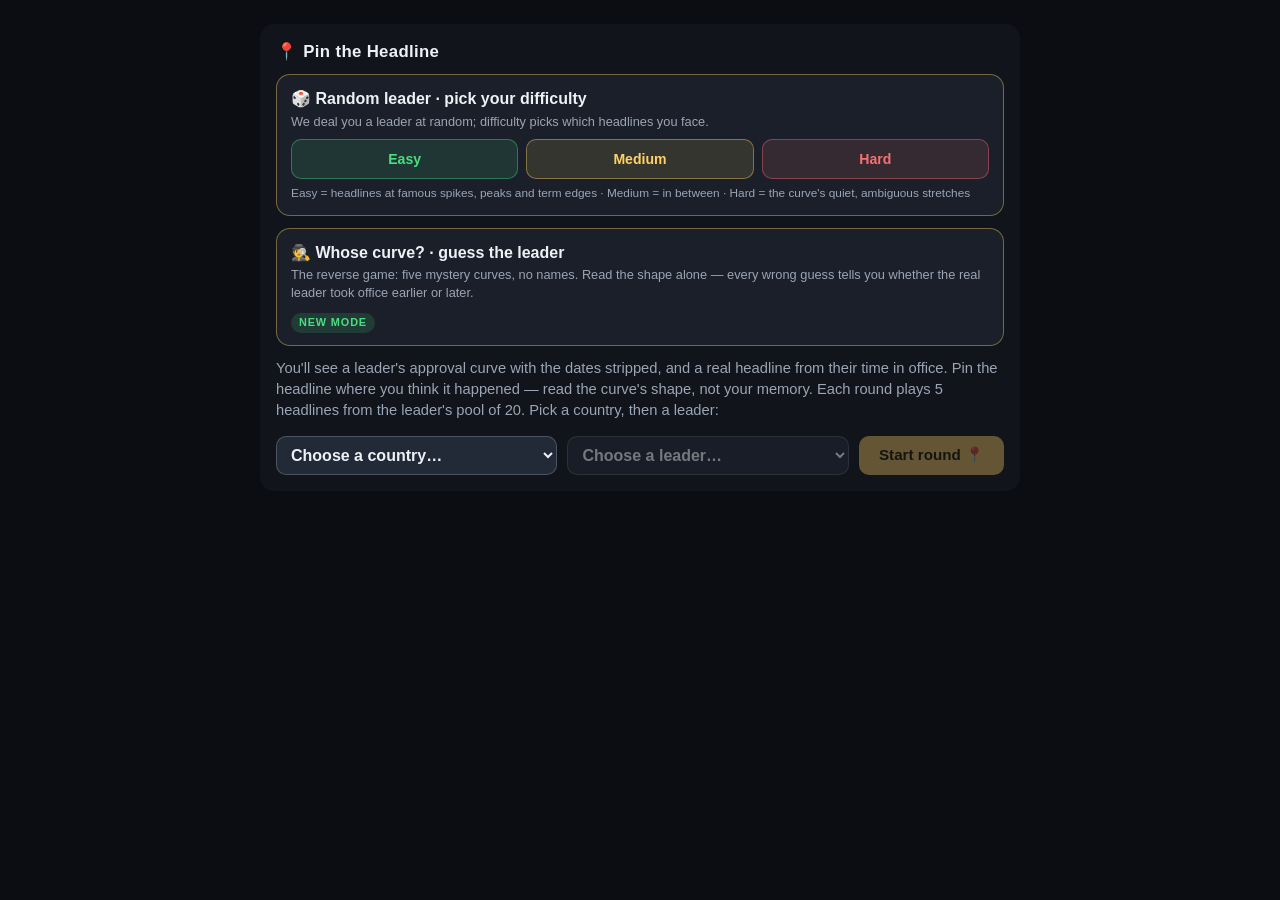
==== commit 34eb0e44: "Two-step leader picker: country first, then leader or random-by-country The pick dropdown is now cas" ====
--- a/pin-the-headline/index.html
+++ b/pin-the-headline/index.html
@@ -105,7 +105,7 @@
   /* ---- level-select menu ---- */
   .pth-menu-intro { color: var(--pth-ink-dim); font-size: 0.92rem; margin: 2px 0 14px; }
   .pth-pick-row { display: flex; gap: 10px; flex-wrap: wrap; align-items: stretch; }
-  .pth-pick-row .pth-select { flex: 1 1 260px; width: auto; }
+  .pth-pick-row .pth-select { flex: 1 1 220px; width: auto; }
   .pth-level-leader { font-weight: 800; font-size: 1rem; margin: 0 0 2px; }
   .pth-level-context { color: var(--pth-ink-dim); font-size: 0.8rem; margin: 0 0 6px; }
   .pth-level-tag {
@@ -3251,22 +3251,49 @@
 
       el("p", {
         "class": "pth-menu-intro",
-        text: "You'll see a leader's approval curve with the dates stripped, and a real headline from their time in office. Pin the headline where you think it happened — read the curve's shape, not your memory. Each round plays 5 headlines from the leader's pool of 20. Pick a leader:"
+        text: "You'll see a leader's approval curve with the dates stripped, and a real headline from their time in office. Pin the headline where you think it happened — read the curve's shape, not your memory. Each round plays 5 headlines from the leader's pool of 20. Pick a country, then a leader:"
       }, root);
 
-      var pickRow = el("div", { "class": "pth-pick-row" }, root);
-      var sel = el("select", { "class": "pth-select", "aria-label": "Choose a leader" }, pickRow);
-      el("option", { value: "", text: "Choose a leader…", disabled: "disabled", selected: "selected" }, sel);
       var chrono = levels.slice().sort(function (a, b) {
         return ts(a.series[0].date) - ts(b.series[0].date);
       });
+      function countryOf(lv) { return lv.context.split(" · ")[0]; }
+      var countries = [];
       chrono.forEach(function (lv) {
-        el("option", { value: lv.id, text: lv.leader + " — " + lv.context }, sel);
+        var c = countryOf(lv);
+        if (countries.indexOf(c) < 0) countries.push(c);
       });
+      countries.sort();
+
+      var pickRow = el("div", { "class": "pth-pick-row" }, root);
+      var countrySel = el("select", { "class": "pth-select", "aria-label": "Choose a country" }, pickRow);
+      el("option", { value: "", text: "Choose a country…", disabled: "disabled", selected: "selected" }, countrySel);
+      countries.forEach(function (c) {
+        var n = chrono.filter(function (lv) { return countryOf(lv) === c; }).length;
+        el("option", { value: c, text: c + " (" + n + (n === 1 ? " leader" : " leaders") + ")" }, countrySel);
+      });
+
+      var leaderSel = el("select", { "class": "pth-select", "aria-label": "Choose a leader", disabled: "disabled" }, pickRow);
+      el("option", { value: "", text: "Choose a leader…", disabled: "disabled", selected: "selected" }, leaderSel);
+
       var startBtn = el("button", { "class": "pth-btn", type: "button", text: "Start round 📍", disabled: "disabled" }, pickRow);
-      sel.addEventListener("change", function () { startBtn.disabled = !sel.value; });
+
+      countrySel.addEventListener("change", function () {
+        leaderSel.innerHTML = "";
+        el("option", { value: "", text: "Choose a leader…", disabled: "disabled", selected: "selected" }, leaderSel);
+        el("option", { value: "__random__", text: "🎲 Surprise me — any " + countrySel.value + " leader" }, leaderSel);
+        chrono.filter(function (lv) { return countryOf(lv) === countrySel.value; }).forEach(function (lv) {
+          el("option", { value: lv.id, text: lv.leader + " · " + lv.context.replace(countrySel.value + " · ", "") }, leaderSel);
+        });
+        leaderSel.disabled = false;
+        startBtn.disabled = true;
+      });
+      leaderSel.addEventListener("change", function () { startBtn.disabled = !leaderSel.value; });
       startBtn.addEventListener("click", function () {
-        var lv = levels.filter(function (l) { return l.id === sel.value; })[0];
+        var pool = chrono.filter(function (lv) { return countryOf(lv) === countrySel.value; });
+        var lv = leaderSel.value === "__random__"
+          ? pool[Math.floor(Math.random() * pool.length)]
+          : pool.filter(function (l) { return l.id === leaderSel.value; })[0];
         if (lv) buildGame(lv);
       });
     }
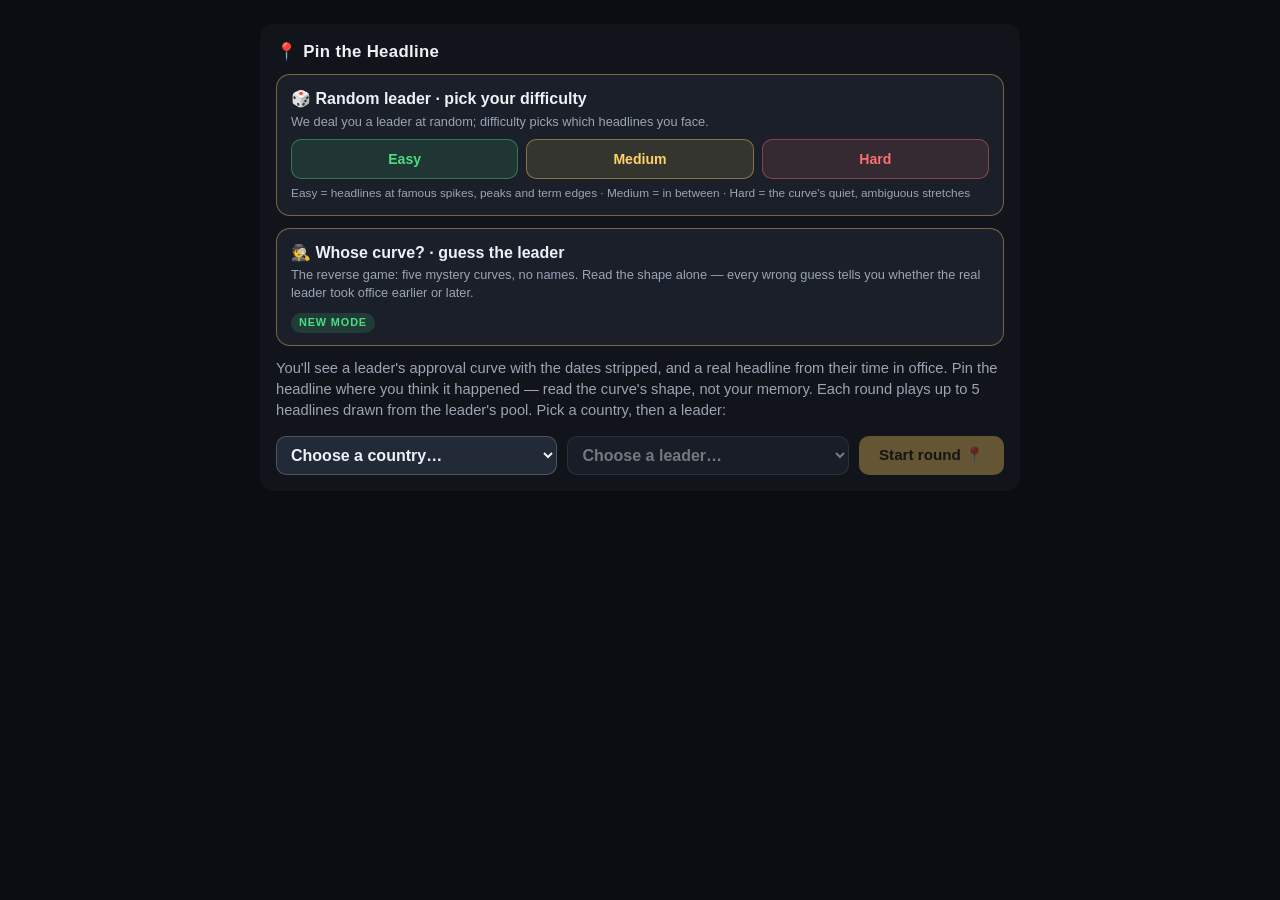
==== commit bb1cb96b: "Add 12 leader levels to Pin the Headline (Cameron, Kohl, Howard, Gillard, Temer, Zapatero, Rajoy, Ha" ====
--- a/pin-the-headline/index.html
+++ b/pin-the-headline/index.html
@@ -3106,6 +3106,486 @@
         { text: "Khrushchev tours America, talks peace at Camp David", date: "1959-09-25", note: "The thaw — and the late-term recovery into the 60s." },
         { text: "Soviets shoot down U-2 spy plane, capture pilot", date: "1960-05-01", note: "Caught lying, summit wrecked — yet the curve barely dips." },
         { text: "Farewell address warns of the 'military-industrial complex'", date: "1961-01-17", note: "The most quoted goodbye in presidential history, delivered from 59%." }
+      ]
+    },
+    {
+      id: "cameron-2010-2016",
+      leader: "David Cameron",
+      context: "United Kingdom · 2010–2016",
+      difficulty: "moderate",
+      series: [
+        { date: "2010-05-11", approval: 45 },
+        { date: "2010-06-22", approval: 43 },
+        { date: "2010-10-20", approval: 40 },
+        { date: "2010-12-09", approval: 37 },
+        { date: "2011-05-05", approval: 38 },
+        { date: "2011-08-08", approval: 34 },
+        { date: "2011-12-09", approval: 39 },
+        { date: "2012-03-21", approval: 31 },
+        { date: "2012-07-27", approval: 36 },
+        { date: "2013-02-05", approval: 34 },
+        { date: "2013-08-29", approval: 33 },
+        { date: "2014-09-18", approval: 37 },
+        { date: "2015-05-07", approval: 42 },
+        { date: "2016-02-20", approval: 38 },
+        { date: "2016-06-23", approval: 35 },
+        { date: "2016-07-13", approval: 33 }
+      ],
+      headlines: [
+        { text: "Cameron and Clegg launch a coalition in the Downing Street rose garden", date: "2010-05-12", note: "The 'new politics' honeymoon — he starts in the mid-40s." },
+        { text: "Emergency budget raises VAT and slashes spending", date: "2010-06-22", note: "Austerity begins; the slide starts here." },
+        { text: "Spending review brings the deepest cuts since the war", date: "2010-10-20", note: "Half a million public jobs to go — the curve sinks into the low 40s." },
+        { text: "Students storm Conservative HQ over tuition fees", date: "2010-11-10", note: "The fees revolt that scars the coalition's first winter." },
+        { text: "Tuition fees tripled as the Lib Dems split", date: "2010-12-09", note: "Clegg's broken pledge — both partners bleed support." },
+        { text: "Voters reject electoral reform in the AV referendum", date: "2011-05-05", note: "Cameron's referendum gamble pays off; the junior partner is crushed." },
+        { text: "Riots and looting spread across English cities", date: "2011-08-08", note: "He flies home from holiday to a country on fire — a low point." },
+        { text: "Cameron wields Britain's first EU treaty veto", date: "2011-12-09", note: "A rare cheer from his backbenches — a brief bump." },
+        { text: "'Omnishambles': the pasty-tax budget unravels", date: "2012-03-21", note: "Granny tax, pasty tax, charity tax — his term trough, around 30." },
+        { text: "London 2012 opens to global acclaim", date: "2012-07-27", note: "A summer of gold medals lifts the national mood — and the curve." },
+        { text: "Cameron pledges an in/out referendum on Europe", date: "2013-01-23", note: "The Bloomberg speech that will end his career — but not yet." },
+        { text: "Same-sex marriage becomes law", date: "2013-07-17", note: "His boldest social reform, passed with Labour votes over a Tory revolt." },
+        { text: "Commons votes down military action in Syria", date: "2013-08-29", note: "A historic defeat on the floor of the House — he is overruled." },
+        { text: "UKIP wins the European elections", date: "2014-05-25", note: "The Eurosceptic surge that hardens his hand on the referendum." },
+        { text: "Scotland votes No to independence — just", date: "2014-09-18", note: "The Union survives by ten points; he calls it the relief of his life." },
+        { text: "Conservatives win a shock outright majority", date: "2015-05-07", note: "No more coalition — the pollsters missed it, the curve peaks." },
+        { text: "Cameron secures an EU 'special status' deal", date: "2016-02-20", note: "The renegotiation he'll campaign on — Eurosceptics call it thin." },
+        { text: "Britain votes to leave the European Union", date: "2016-06-23", note: "52–48 — the gamble lost; the curve breaks." },
+        { text: "Cameron resigns on the steps of Downing Street", date: "2016-06-24", note: "He hums a tune and walks back inside — the morning after." },
+        { text: "Cameron takes his final Prime Minister's Questions", date: "2016-07-13", note: "'I was the future once' — six years end where the honeymoon began." }
+      ]
+    },
+    {
+      id: "kohl-1982-1998",
+      leader: "Helmut Kohl",
+      context: "Germany · 1982–1998",
+      difficulty: "subtle",
+      series: [
+        { date: "1982-10-01", approval: 45 },
+        { date: "1983-03-06", approval: 50 },
+        { date: "1984-09-22", approval: 44 },
+        { date: "1985-05-05", approval: 40 },
+        { date: "1987-01-25", approval: 47 },
+        { date: "1988-09-15", approval: 42 },
+        { date: "1989-06-15", approval: 38 },
+        { date: "1989-11-09", approval: 50 },
+        { date: "1990-07-01", approval: 58 },
+        { date: "1990-10-03", approval: 62 },
+        { date: "1990-12-02", approval: 60 },
+        { date: "1991-06-20", approval: 50 },
+        { date: "1992-09-15", approval: 42 },
+        { date: "1993-11-01", approval: 38 },
+        { date: "1994-10-16", approval: 45 },
+        { date: "1996-04-15", approval: 40 },
+        { date: "1997-09-15", approval: 36 },
+        { date: "1998-09-27", approval: 35 },
+        { date: "1998-10-27", approval: 34 }
+      ],
+      headlines: [
+        { text: "Kohl topples Schmidt in a constructive vote of no confidence", date: "1982-10-01", note: "He walks into the Chancellery without an election — the curve starts mid-pack." },
+        { text: "Kohl wins his first federal election", date: "1983-03-06", note: "A mandate at last; the early plateau around 50." },
+        { text: "Pershing missiles deployed despite mass peace protests", date: "1983-11-22", note: "He honours NATO's twin-track — the streets fill, the curve dips." },
+        { text: "Kohl and Mitterrand clasp hands over the graves of Verdun", date: "1984-09-22", note: "The image of reconciliation — a steadier patch in the mid-80s." },
+        { text: "Reagan and Kohl honour war dead at Bitburg, including SS graves", date: "1985-05-05", note: "A diplomatic firestorm — one of his mid-80s lows." },
+        { text: "Kohl re-elected Chancellor", date: "1987-01-25", note: "A narrower win — the coalition holds but the shine is off." },
+        { text: "Honecker becomes the first East German leader to visit the West", date: "1987-09-07", note: "Cold-War theatre in Bonn — no one yet imagines what comes next." },
+        { text: "The Berlin Wall falls", date: "1989-11-09", note: "History pivots overnight — and Kohl's slump turns into a surge." },
+        { text: "Kohl unveils a Ten-Point Plan for German unity", date: "1989-11-28", note: "He seizes the moment ahead of his allies — the rally accelerates." },
+        { text: "The Deutschmark arrives in the East as monetary union begins", date: "1990-07-01", note: "'Blooming landscapes' promised — his approval climbs toward the peak." },
+        { text: "The Two Plus Four treaty clears the way for one Germany", date: "1990-09-12", note: "The wartime powers sign off — unification is locked in." },
+        { text: "Germany is reunified", date: "1990-10-03", note: "The Chancellor of Unity — the top of the curve." },
+        { text: "Kohl's coalition wins the first all-German election", date: "1990-12-02", note: "Rewarded at the ballot box for unity — still riding high." },
+        { text: "Bundestag votes to move the capital to Berlin", date: "1991-06-20", note: "A symbolic close to division — but the costs are now landing." },
+        { text: "Maastricht Treaty signed, charting the road to the euro", date: "1992-02-07", note: "He trades the beloved D-Mark for Europe — at home, unease grows." },
+        { text: "Kohl wins a fourth term — by the narrowest of margins", date: "1994-10-16", note: "The 'unity' glow long gone; recession and 'Solidarity tax' weigh him down." },
+        { text: "Unemployment tops a postwar record of over four million", date: "1997-01-09", note: "The eastern jobs miracle hasn't come — the late-term trough." },
+        { text: "Kohl drives the launch of the single currency", date: "1998-05-02", note: "Europe's founding euro members are chosen — his last great project." },
+        { text: "Sixteen years end: Kohl loses to Schröder", date: "1998-09-27", note: "The longest-serving postwar Chancellor is voted out." },
+        { text: "Kohl hands over the Chancellery", date: "1998-10-27", note: "An era closes — a party-funding scandal still lies ahead." }
+      ]
+    },
+    {
+      id: "howard-1996-2007",
+      leader: "John Howard",
+      context: "Australia · 1996–2007",
+      difficulty: "subtle",
+      series: [
+        { date: "1996-03-02", approval: 55 },
+        { date: "1996-05-15", approval: 60 },
+        { date: "1997-07-15", approval: 48 },
+        { date: "1998-10-03", approval: 45 },
+        { date: "2000-07-01", approval: 40 },
+        { date: "2001-03-15", approval: 38 },
+        { date: "2001-09-12", approval: 50 },
+        { date: "2001-11-10", approval: 53 },
+        { date: "2002-10-14", approval: 58 },
+        { date: "2003-04-15", approval: 54 },
+        { date: "2004-10-09", approval: 53 },
+        { date: "2005-07-15", approval: 48 },
+        { date: "2006-05-15", approval: 45 },
+        { date: "2007-04-15", approval: 40 },
+        { date: "2007-11-24", approval: 38 }
+      ],
+      headlines: [
+        { text: "Howard ends 13 years of Labor rule in a landslide", date: "1996-03-02", note: "His first win — the curve starts high." },
+        { text: "Port Arthur massacre kills 35", date: "1996-04-28", note: "The nation's worst mass shooting — and his defining response." },
+        { text: "Howard pushes through sweeping national gun laws", date: "1996-05-10", note: "Buybacks and a ban on automatics — a rally of national approval." },
+        { text: "Wik native title ruling splits the nation", date: "1996-12-23", note: "The High Court reignites the land-rights war." },
+        { text: "Howard scrapes back in on a GST platform", date: "1998-10-03", note: "He wins fewer votes than Labor but holds the seats — a near-death." },
+        { text: "The GST takes effect", date: "2000-07-01", note: "A 10% tax on almost everything — the curve sags." },
+        { text: "Howard turns away the Tampa and its rescued asylum seekers", date: "2001-08-29", note: "'We decide who comes to this country' — the rally begins." },
+        { text: "Howard is in Washington as the Twin Towers fall", date: "2001-09-11", note: "He invokes the ANZUS alliance — wartime unity lifts him." },
+        { text: "'Children overboard' claims inflame the election", date: "2001-10-07", note: "Border panic carries him toward re-election." },
+        { text: "Howard wins a third term", date: "2001-11-10", note: "The Tampa election — the rally cashed in." },
+        { text: "Bombs in Bali kill 88 Australians", date: "2002-10-12", note: "Terror comes to the doorstep — the nation rallies behind him." },
+        { text: "Australian troops join the invasion of Iraq", date: "2003-03-20", note: "He commits without a UN mandate — the curve holds, for now." },
+        { text: "Howard wins a fourth term and Senate control", date: "2004-10-09", note: "His high-water mark — command of both houses." },
+        { text: "WorkChoices strips back workplace protections", date: "2006-03-27", note: "The reform that mobilises the unions against him." },
+        { text: "Sydney hosts APEC under siege-like security", date: "2007-09-08", note: "A late statesman's stage — the polls don't move." },
+        { text: "The Reserve Bank lifts rates during the campaign", date: "2007-11-07", note: "'Keeping rates low' was his pledge — a hike lands mid-election." },
+        { text: "Rudd's Labor sweeps Howard from power", date: "2007-11-24", note: "He loses government — and his own seat of Bennelong." }
+      ]
+    },
+    {
+      id: "gillard-2010-2013",
+      leader: "Julia Gillard",
+      context: "Australia · 2010–2013",
+      difficulty: "classic",
+      series: [
+        { date: "2010-06-24", approval: 50 },
+        { date: "2010-07-17", approval: 47 },
+        { date: "2010-08-21", approval: 38 },
+        { date: "2010-09-07", approval: 40 },
+        { date: "2011-02-24", approval: 35 },
+        { date: "2011-07-10", approval: 32 },
+        { date: "2011-11-08", approval: 33 },
+        { date: "2012-02-27", approval: 34 },
+        { date: "2012-10-09", approval: 36 },
+        { date: "2012-11-12", approval: 35 },
+        { date: "2013-01-30", approval: 33 },
+        { date: "2013-03-21", approval: 32 },
+        { date: "2013-05-01", approval: 32 },
+        { date: "2013-06-26", approval: 31 }
+      ],
+      headlines: [
+        { text: "Gillard topples Rudd to become Australia's first woman PM", date: "2010-06-24", note: "A midnight coup — she starts on a curiosity honeymoon." },
+        { text: "Gillard calls an election within weeks", date: "2010-07-17", note: "She goes to the polls fast — too fast, it turns out." },
+        { text: "'The real Julia' relaunches a stumbling campaign", date: "2010-08-02", note: "A mid-campaign reset that admits the campaign is failing." },
+        { text: "Election delivers a hung parliament", date: "2010-08-21", note: "No majority for anyone — the curve drops to earth." },
+        { text: "Gillard clinches power with independents and a Green", date: "2010-09-07", note: "Minority government — every vote a negotiation." },
+        { text: "'There will be no carbon tax': Gillard announces a carbon tax", date: "2011-02-24", note: "The broken pledge that defines her — the slide deepens." },
+        { text: "Carbon price scheme unveiled at $23 a tonne", date: "2011-07-10", note: "Abbott's 'great big new tax' attack lands hard." },
+        { text: "Carbon tax laws pass the Senate", date: "2011-11-08", note: "A policy win that buys no popularity — stuck in the low 30s." },
+        { text: "Gillard crushes Rudd in a leadership ballot", date: "2012-02-27", note: "71 to 31 — she wins the room but not the country." },
+        { text: "Gillard's misogyny speech goes viral worldwide", date: "2012-10-09", note: "A global sensation that barely moves her home numbers." },
+        { text: "Royal commission into child sexual abuse announced", date: "2012-11-12", note: "A landmark that earns respect, not points." },
+        { text: "Gillard names an election date eight months out", date: "2013-01-30", note: "An unprecedented early call — it only fuels the speculation." },
+        { text: "A leadership crisis fizzles as Rudd declines to stand", date: "2013-03-21", note: "She survives a spill with no challenger — a hollow victory." },
+        { text: "Gillard secures the Medicare levy for disability care", date: "2013-05-01", note: "Her lasting legacy — the NDIS — as her leadership ebbs." },
+        { text: "Rudd reclaims the leadership; Gillard is gone", date: "2013-06-26", note: "The coup victim becomes the coup target — three years end." }
+      ]
+    },
+    {
+      id: "temer-2016-2018",
+      leader: "Michel Temer",
+      context: "Brazil · 2016–2018",
+      difficulty: "classic",
+      series: [
+        { date: "2016-05-12", approval: 14 },
+        { date: "2016-08-31", approval: 14 },
+        { date: "2016-12-15", approval: 10 },
+        { date: "2017-04-15", approval: 9 },
+        { date: "2017-05-18", approval: 7 },
+        { date: "2017-08-02", approval: 5 },
+        { date: "2017-10-25", approval: 5 },
+        { date: "2018-02-16", approval: 6 },
+        { date: "2018-05-21", approval: 4 },
+        { date: "2018-06-07", approval: 3 },
+        { date: "2018-10-28", approval: 5 },
+        { date: "2018-12-31", approval: 6 }
+      ],
+      headlines: [
+        { text: "Temer takes over as Rousseff is suspended for an impeachment trial", date: "2016-05-12", note: "An unelected start in the teens — and it only falls." },
+        { text: "Senate ousts Rousseff; Temer is confirmed president", date: "2016-08-31", note: "He inherits the office, not the popularity." },
+        { text: "Congress freezes public spending for 20 years", date: "2016-12-15", note: "His austerity centrepiece — markets cheer, voters don't." },
+        { text: "Leaked tape catches Temer appearing to bless hush money", date: "2017-05-17", note: "The JBS recording — his approval craters to single digits." },
+        { text: "Temer is charged with corruption", date: "2017-06-26", note: "A sitting president formally accused — the floor gives way." },
+        { text: "Labour laws overhauled to loosen the rulebook", date: "2017-07-13", note: "A business win at the bottom of the curve." },
+        { text: "Congress votes to spare Temer a corruption trial", date: "2017-08-02", note: "The lower house shields him — survival at 5%." },
+        { text: "Temer survives a second set of graft charges in Congress", date: "2017-10-25", note: "Shielded again — clinging on near record lows." },
+        { text: "Temer orders the army to take over security in Rio", date: "2018-02-16", note: "Troops in the favelas — a strongman flourish that moves nothing." },
+        { text: "A nationwide truckers' strike paralyses Brazil", date: "2018-05-21", note: "Fuel-price fury shuts the country — the curve bottoms out." },
+        { text: "Temer's approval hits 3% — a post-dictatorship record low", date: "2018-06-07", note: "No Brazilian president has ever polled lower." },
+        { text: "Bolsonaro is elected to succeed Temer", date: "2018-10-28", note: "The anti-establishment wave he helped create sweeps in." }
+      ]
+    },
+    {
+      id: "zapatero-2004-2011",
+      leader: "José Luis Rodríguez Zapatero",
+      context: "Spain · 2004–2011",
+      difficulty: "moderate",
+      series: [
+        { date: "2004-03-14", approval: 45 },
+        { date: "2004-04-28", approval: 50 },
+        { date: "2005-06-30", approval: 52 },
+        { date: "2006-03-22", approval: 50 },
+        { date: "2006-12-30", approval: 44 },
+        { date: "2008-03-09", approval: 48 },
+        { date: "2008-09-15", approval: 42 },
+        { date: "2009-06-15", approval: 36 },
+        { date: "2010-05-12", approval: 30 },
+        { date: "2010-07-11", approval: 31 },
+        { date: "2010-09-29", approval: 28 },
+        { date: "2011-05-15", approval: 26 },
+        { date: "2011-09-02", approval: 25 },
+        { date: "2011-11-20", approval: 24 },
+        { date: "2011-12-20", approval: 23 }
+      ],
+      headlines: [
+        { text: "Socialists win days after the Madrid train bombings", date: "2004-03-14", note: "191 dead and a disputed blame game swing the vote — he starts at 45." },
+        { text: "Zapatero orders Spanish troops home from Iraq", date: "2004-04-28", note: "A campaign promise kept in his first month — the curve climbs." },
+        { text: "Spain legalises same-sex marriage", date: "2005-06-30", note: "Among the first in the world — a social-reform high." },
+        { text: "Government opens talks after an ETA ceasefire", date: "2006-03-22", note: "A 'permanent' ceasefire declared — hopes, and approval, rise." },
+        { text: "ETA bomb at Barajas airport shatters the truce", date: "2006-12-30", note: "Two dead in the car park — the peace gamble collapses." },
+        { text: "Zapatero re-elected as the boom peaks", date: "2008-03-09", note: "A second term — just as the ground shifts beneath the economy." },
+        { text: "Spain's construction bubble bursts as Lehman falls", date: "2008-09-15", note: "The boom ends; unemployment begins its climb toward five million." },
+        { text: "Unemployment passes four million", date: "2010-01-29", note: "One in five out of work — the curve is in free fall." },
+        { text: "Zapatero's emergency austerity U-turn cuts wages and freezes pensions", date: "2010-05-12", note: "Forced by Brussels and the markets — the betrayal of his own base." },
+        { text: "Spain wins the football World Cup amid the gloom", date: "2010-07-11", note: "A rare national high — but the economy keeps sinking." },
+        { text: "Unions stage a general strike against the cuts", date: "2010-09-29", note: "His own labour base walks out — approval near 28." },
+        { text: "The 'indignados' occupy Madrid's Puerta del Sol", date: "2011-05-15", note: "The 15-M movement erupts — anger at austerity fills the squares." },
+        { text: "Parliament rushes a constitutional debt cap into law", date: "2011-09-02", note: "A balanced-budget rule agreed with the right — orthodoxy over ideology." },
+        { text: "Zapatero calls an early election and bows out", date: "2011-07-29", note: "He won't run again — leaving before the verdict." },
+        { text: "A bailed-out economy hands power to the right", date: "2011-11-20", note: "Rajoy's landslide ends seven years — the curve bottoms out." },
+        { text: "A nationwide ban on smoking in bars takes effect", date: "2011-01-02", note: "A quieter reform amid the storm." }
+      ]
+    },
+    {
+      id: "rajoy-2011-2018",
+      leader: "Mariano Rajoy",
+      context: "Spain · 2011–2018",
+      difficulty: "subtle",
+      series: [
+        { date: "2011-11-20", approval: 35 },
+        { date: "2012-03-30", approval: 30 },
+        { date: "2012-06-09", approval: 28 },
+        { date: "2012-07-11", approval: 25 },
+        { date: "2013-01-31", approval: 22 },
+        { date: "2014-01-23", approval: 24 },
+        { date: "2014-11-09", approval: 26 },
+        { date: "2015-12-20", approval: 30 },
+        { date: "2016-06-26", approval: 32 },
+        { date: "2016-10-29", approval: 30 },
+        { date: "2017-10-01", approval: 28 },
+        { date: "2017-10-27", approval: 30 },
+        { date: "2018-05-24", approval: 24 },
+        { date: "2018-06-01", approval: 22 }
+      ],
+      headlines: [
+        { text: "Rajoy wins a landslide as the debt crisis rages", date: "2011-11-20", note: "A huge mandate — but the medicine will be bitter." },
+        { text: "Rajoy unveils Spain's deepest austerity budget", date: "2012-03-30", note: "€27bn of cuts — the curve sinks." },
+        { text: "Spain seeks a €100bn bank bailout", date: "2012-06-09", note: "The rescue he swore he'd never need." },
+        { text: "VAT hiked and benefits cut in a fresh austerity blitz", date: "2012-07-11", note: "He breaks campaign promises live in parliament — jeers from his own side." },
+        { text: "Leaked ledgers allege secret cash payments to party bosses", date: "2013-01-31", note: "The Bárcenas scandal — 'todo es falso,' he insists." },
+        { text: "Spain exits its bank-rescue programme", date: "2014-01-23", note: "A milestone — the recovery story begins." },
+        { text: "Catalonia holds a symbolic independence vote", date: "2014-11-09", note: "Madrid calls it illegal — the territorial crisis simmers." },
+        { text: "Rajoy loses his majority in a fragmented election", date: "2015-12-20", note: "Podemos and Ciudadanos shatter two-party Spain." },
+        { text: "Ten months of deadlock force a repeat election", date: "2016-06-26", note: "He comes first again — but still short." },
+        { text: "Rajoy sworn in for a second term after his rivals abstain", date: "2016-10-29", note: "The Socialists step aside to end the gridlock." },
+        { text: "Catalonia stages a banned independence referendum", date: "2017-10-01", note: "Police charge polling stations — images flash worldwide." },
+        { text: "Puigdemont declares Catalan independence, then suspends it", date: "2017-10-10", note: "A republic proclaimed for eight seconds — chaos peaks." },
+        { text: "Rajoy invokes Article 155 to seize control of Catalonia", date: "2017-10-27", note: "Direct rule from Madrid — the boldest act of his tenure." },
+        { text: "Court convicts Rajoy's party in the Gürtel corruption case", date: "2018-05-24", note: "A judge says the party ran a slush fund — the end is near." },
+        { text: "Rajoy becomes the first PM ousted by a no-confidence vote", date: "2018-06-01", note: "Sánchez takes the keys — and Rajoy reportedly spends the day in a restaurant." }
+      ]
+    },
+    {
+      id: "harper-2006-2015",
+      leader: "Stephen Harper",
+      context: "Canada · 2006–2015",
+      difficulty: "subtle",
+      series: [
+        { date: "2006-01-23", approval: 45 },
+        { date: "2006-11-27", approval: 43 },
+        { date: "2008-10-14", approval: 44 },
+        { date: "2008-12-04", approval: 38 },
+        { date: "2009-01-27", approval: 40 },
+        { date: "2009-12-30", approval: 39 },
+        { date: "2011-05-02", approval: 47 },
+        { date: "2011-12-12", approval: 44 },
+        { date: "2013-05-15", approval: 35 },
+        { date: "2013-10-18", approval: 37 },
+        { date: "2014-10-07", approval: 42 },
+        { date: "2014-10-22", approval: 46 },
+        { date: "2015-04-21", approval: 40 },
+        { date: "2015-10-02", approval: 37 },
+        { date: "2015-10-19", approval: 36 },
+        { date: "2015-11-04", approval: 35 }
+      ],
+      headlines: [
+        { text: "Harper ends 13 years of Liberal rule with a minority win", date: "2006-01-23", note: "Conservatives back in power — but on a short leash." },
+        { text: "Harper recognises the Québécois as a nation within Canada", date: "2006-11-27", note: "A surprise motion that defuses the sovereignty file." },
+        { text: "Harper wins a second minority", date: "2008-10-14", note: "Closer to a majority, but not there yet." },
+        { text: "Harper prorogues Parliament to dodge a coalition", date: "2008-12-04", note: "He shuts the House to survive a confidence vote — a constitutional storm." },
+        { text: "Budget pours billions of stimulus into the downturn", date: "2009-01-27", note: "The deficit hawk turns spender as the recession bites." },
+        { text: "Harper prorogues Parliament a second time", date: "2009-12-30", note: "Critics cry abuse; protests fill the streets." },
+        { text: "Harper finally wins his majority", date: "2011-05-02", note: "Five years of minorities end — and the NDP becomes the opposition." },
+        { text: "Canada becomes the first nation to quit the Kyoto Protocol", date: "2011-12-12", note: "A climate signal to his base." },
+        { text: "Senate expenses scandal engulfs the PMO", date: "2013-05-15", note: "A secret $90,000 cheque to Senator Duffy — the curve sinks." },
+        { text: "Canada and the EU reach the CETA trade deal", date: "2013-10-18", note: "A signature free-trade win." },
+        { text: "Parliament votes to join the air war on ISIS", date: "2014-10-07", note: "A wartime footing — weeks before terror reaches the capital." },
+        { text: "A gunman storms Parliament Hill after killing a soldier", date: "2014-10-22", note: "Harper is rushed into a closet; the nation rallies behind him." },
+        { text: "Harper balances the budget before the election", date: "2015-04-21", note: "A surplus, on paper, to campaign on." },
+        { text: "Harper's 'barbaric cultural practices' tip line backfires", date: "2015-10-02", note: "A late-campaign wedge that repels more than it attracts." },
+        { text: "Trudeau's Liberals sweep Harper from power", date: "2015-10-19", note: "A third-to-first Liberal surge ends nine years." },
+        { text: "Harper hands over to Justin Trudeau", date: "2015-11-04", note: "A decade of Conservative government closes." }
+      ]
+    },
+    {
+      id: "roh-2003-2008",
+      leader: "Roh Moo-hyun",
+      context: "South Korea · 2003–2008",
+      difficulty: "expert",
+      series: [
+        { date: "2003-02-25", approval: 60 },
+        { date: "2003-06-15", approval: 40 },
+        { date: "2003-10-13", approval: 30 },
+        { date: "2004-02-13", approval: 28 },
+        { date: "2004-03-12", approval: 34 },
+        { date: "2004-04-15", approval: 45 },
+        { date: "2004-05-14", approval: 48 },
+        { date: "2004-10-21", approval: 35 },
+        { date: "2005-08-31", approval: 28 },
+        { date: "2006-05-31", approval: 18 },
+        { date: "2006-10-09", approval: 16 },
+        { date: "2007-02-28", approval: 20 },
+        { date: "2007-04-02", approval: 24 },
+        { date: "2007-10-02", approval: 32 },
+        { date: "2008-02-24", approval: 27 }
+      ],
+      headlines: [
+        { text: "Roh, a self-taught human-rights lawyer, takes office", date: "2003-02-25", note: "An outsider's honeymoon — he starts around 60." },
+        { text: "Assembly approves sending troops to Iraq", date: "2004-02-13", note: "An unpopular alliance call as his numbers sink." },
+        { text: "Roh floats a referendum on his own leadership", date: "2003-10-13", note: "A gamble that signals how far the honeymoon has fallen." },
+        { text: "National Assembly impeaches President Roh", date: "2004-03-12", note: "Opposition lawmakers brawl on the floor — and overreach." },
+        { text: "Backlash hands Roh's party a parliamentary majority", date: "2004-04-15", note: "Voters punish the impeachers — his side surges." },
+        { text: "Constitutional Court reinstates President Roh", date: "2004-05-14", note: "63 days suspended; he returns on a wave of sympathy." },
+        { text: "Court strikes down Roh's plan to move the capital", date: "2004-10-21", note: "His flagship decentralisation ruled unconstitutional." },
+        { text: "Property prices soar despite repeated crackdowns", date: "2005-08-31", note: "Real-estate fury becomes his defining domestic failure." },
+        { text: "Roh's party is routed in local elections", date: "2006-05-31", note: "A near-total wipeout — approval in the teens." },
+        { text: "North Korea conducts its first nuclear test", date: "2006-10-09", note: "A blow to his engagement policy — the trough deepens." },
+        { text: "Roh quits the party he founded", date: "2007-02-28", note: "Abandoned by allies before the presidential race." },
+        { text: "Korea and the US strike a sweeping free-trade deal", date: "2007-04-02", note: "A bold economic bet that splits his own base." },
+        { text: "Roh walks across the border for a summit with Kim Jong-il", date: "2007-10-02", note: "He crosses on foot into the North — a late-term high." },
+        { text: "Roh hands power to Lee Myung-bak", date: "2008-02-24", note: "Five turbulent years end — vindication will come only later." }
+      ]
+    },
+    {
+      id: "cardoso-1995-2002",
+      leader: "Fernando Henrique Cardoso",
+      context: "Brazil · 1995–2002",
+      difficulty: "subtle",
+      series: [
+        { date: "1995-01-01", approval: 40 },
+        { date: "1995-07-15", approval: 42 },
+        { date: "1997-05-06", approval: 36 },
+        { date: "1997-06-04", approval: 35 },
+        { date: "1998-07-29", approval: 32 },
+        { date: "1998-10-04", approval: 33 },
+        { date: "1998-11-13", approval: 30 },
+        { date: "1999-01-13", approval: 24 },
+        { date: "1999-01-15", approval: 22 },
+        { date: "2000-05-04", approval: 26 },
+        { date: "2001-06-01", approval: 22 },
+        { date: "2002-08-07", approval: 24 },
+        { date: "2002-10-27", approval: 27 },
+        { date: "2002-12-31", approval: 28 }
+      ],
+      headlines: [
+        { text: "Cardoso, father of the inflation-killing Real Plan, takes office", date: "1995-01-01", note: "The man who tamed hyperinflation — he starts on that credit." },
+        { text: "Cardoso privatises the Vale mining giant", date: "1997-05-06", note: "The biggest sell-off yet — markets cheer, the left rages." },
+        { text: "Constitution amended to allow a second presidential term", date: "1997-06-04", note: "He changes the rules — and will run again." },
+        { text: "Telebrás telecoms monopoly sold in a record auction", date: "1998-07-29", note: "Privatisation peaks just weeks before the election." },
+        { text: "Cardoso re-elected in the first round", date: "1998-10-04", note: "A second term — just as a global crisis closes in." },
+        { text: "IMF assembles a $41bn rescue for Brazil", date: "1998-11-13", note: "The price of defending the currency — austerity looms." },
+        { text: "Central bank chief quits as the real plunges", date: "1999-01-13", note: "Markets panic — the curve craters." },
+        { text: "Brazil floats the real; the currency collapses", date: "1999-01-15", note: "The peg breaks — his economic credibility takes the hit." },
+        { text: "Cardoso signs a sweeping Fiscal Responsibility Law", date: "2000-05-04", note: "Budget discipline for every mayor and governor — a lasting legacy." },
+        { text: "Nationwide blackouts force electricity rationing", date: "2001-06-01", note: "The 'apagão' — Brazilians ordered to cut power by a fifth." },
+        { text: "Brazil signs a fresh $30bn IMF deal amid election jitters", date: "2002-08-07", note: "A late lifeline as markets fear a leftist win." },
+        { text: "Lula wins as the Cardoso era ends", date: "2002-10-27", note: "His candidate is rejected; the curve hands over to the left." }
+      ]
+    },
+    {
+      id: "macri-2015-2019",
+      leader: "Mauricio Macri",
+      context: "Argentina · 2015–2019",
+      difficulty: "classic",
+      series: [
+        { date: "2015-11-22", approval: 52 },
+        { date: "2015-12-17", approval: 50 },
+        { date: "2016-04-01", approval: 45 },
+        { date: "2016-04-22", approval: 44 },
+        { date: "2017-10-22", approval: 48 },
+        { date: "2017-12-18", approval: 42 },
+        { date: "2018-04-25", approval: 38 },
+        { date: "2018-06-07", approval: 33 },
+        { date: "2018-08-30", approval: 30 },
+        { date: "2018-09-26", approval: 28 },
+        { date: "2018-11-30", approval: 30 },
+        { date: "2019-08-11", approval: 30 },
+        { date: "2019-10-27", approval: 32 },
+        { date: "2019-12-10", approval: 33 }
+      ],
+      headlines: [
+        { text: "Macri ends 12 years of Kirchnerism", date: "2015-11-22", note: "A market-friendly outsider wins the runoff — he starts in the 50s." },
+        { text: "Macri scraps currency controls and lets the peso float", date: "2015-12-17", note: "The 'cepo' is gone — a sharp devaluation on day eight." },
+        { text: "Household energy bills soar as subsidies are slashed", date: "2016-04-01", note: "The 'tarifazo' shock that erodes the honeymoon." },
+        { text: "Argentina settles with holdout creditors and returns to markets", date: "2016-04-22", note: "The 'vulture funds' deal ends years of default exile." },
+        { text: "Macri's coalition triumphs in the midterms", date: "2017-10-22", note: "Voters back the reforms — his political peak." },
+        { text: "Police clash with protesters as pension cuts pass", date: "2017-12-18", note: "Congress burns — the post-victory glow fades." },
+        { text: "The peso goes into free fall", date: "2018-04-25", note: "Capital flees; the central bank burns reserves — the crisis begins." },
+        { text: "Macri turns to the IMF for a record bailout", date: "2018-06-07", note: "A humiliating return to the lender Argentines loathe." },
+        { text: "Central bank hikes interest rates to 60%", date: "2018-08-30", note: "The currency keeps sliding — austerity bites harder." },
+        { text: "IMF enlarges the bailout to $57bn", date: "2018-09-26", note: "The biggest programme in the Fund's history — approval near its floor." },
+        { text: "Argentina hosts the G20 as the economy reels", date: "2018-11-30", note: "A diplomatic showcase the recession overshadows." },
+        { text: "A primary rout signals Macri's defeat; markets crash", date: "2019-08-11", note: "The PASO shock — the peso and stocks collapse overnight." },
+        { text: "Macri loses to the Peronists", date: "2019-10-27", note: "A single term ends — Fernández and Cristina return." }
+      ]
+    },
+    {
+      id: "conte-2018-2021",
+      leader: "Giuseppe Conte",
+      context: "Italy · 2018–2021",
+      difficulty: "classic",
+      series: [
+        { date: "2018-06-01", approval: 40 },
+        { date: "2018-08-14", approval: 41 },
+        { date: "2018-10-15", approval: 45 },
+        { date: "2019-08-08", approval: 38 },
+        { date: "2019-08-20", approval: 41 },
+        { date: "2019-09-05", approval: 42 },
+        { date: "2020-03-09", approval: 60 },
+        { date: "2020-03-21", approval: 65 },
+        { date: "2020-07-21", approval: 58 },
+        { date: "2020-11-04", approval: 50 },
+        { date: "2021-01-13", approval: 44 },
+        { date: "2021-01-26", approval: 40 },
+        { date: "2021-02-13", approval: 38 }
+      ],
+      headlines: [
+        { text: "Conte, a little-known law professor, becomes PM", date: "2018-06-01", note: "The 'people's advocate' fronts a populist coalition — he starts around 40." },
+        { text: "Genoa's Morandi bridge collapses, killing 43", date: "2018-08-14", note: "A national tragedy his new government must answer for." },
+        { text: "Rome picks a budget fight with the EU over its deficit", date: "2018-10-15", note: "The first big confrontation — and a popularity bump." },
+        { text: "Salvini pulls the plug, triggering a government crisis", date: "2019-08-08", note: "His own deputy moves to topple him — Conte fights back." },
+        { text: "Conte rounds on Salvini in a defiant Senate speech", date: "2019-08-20", note: "A resignation that revives his standing." },
+        { text: "Conte forms a new government with the centre-left", date: "2019-09-05", note: "The enemy of yesterday becomes the partner of today." },
+        { text: "Italy becomes the first Western country to lock down", date: "2020-03-09", note: "A nationwide quarantine — and a vast rally-round-the-flag surge." },
+        { text: "Conte shuts the factories as deaths mount in the north", date: "2020-03-21", note: "His approval nears its peak, around 65." },
+        { text: "EU agrees a €750bn recovery fund after marathon talks", date: "2020-07-21", note: "Conte returns from Brussels with billions — a diplomatic high." },
+        { text: "Italy imposes regional 'tiers' as the second wave hits", date: "2020-11-04", note: "New restrictions reopen old divisions — the glow fades." },
+        { text: "Renzi withdraws his party, collapsing the coalition", date: "2021-01-13", note: "A tiny party pulls the rug — the crisis that ends him." },
+        { text: "Conte resigns, hoping to rebuild a majority", date: "2021-01-26", note: "A gamble to be re-appointed — it fails." },
+        { text: "Conte hands over to Mario Draghi", date: "2021-02-13", note: "'Super Mario' takes the helm — the professor steps aside." }
       ]
     }
   ];
@@ -3251,7 +3731,7 @@
 
       el("p", {
         "class": "pth-menu-intro",
-        text: "You'll see a leader's approval curve with the dates stripped, and a real headline from their time in office. Pin the headline where you think it happened — read the curve's shape, not your memory. Each round plays 5 headlines from the leader's pool of 20. Pick a country, then a leader:"
+        text: "You'll see a leader's approval curve with the dates stripped, and a real headline from their time in office. Pin the headline where you think it happened — read the curve's shape, not your memory. Each round plays up to 5 headlines drawn from the leader's pool. Pick a country, then a leader:"
       }, root);
 
       var chrono = levels.slice().sort(function (a, b) {
@@ -3698,7 +4178,7 @@
 
       function startRound() {
         // draw 5 from the pool; replays differ. In random mode the pool is the
-        // chosen difficulty tier (~7 prompts) instead of all 20.
+        // chosen difficulty tier (~a third of the pool) instead of the whole pool.
         var pool = tiers ? tiers[opts.difficulty] : level.headlines;
         round = shuffled(pool).slice(0, Math.min(5, pool.length));
         idx = 0;
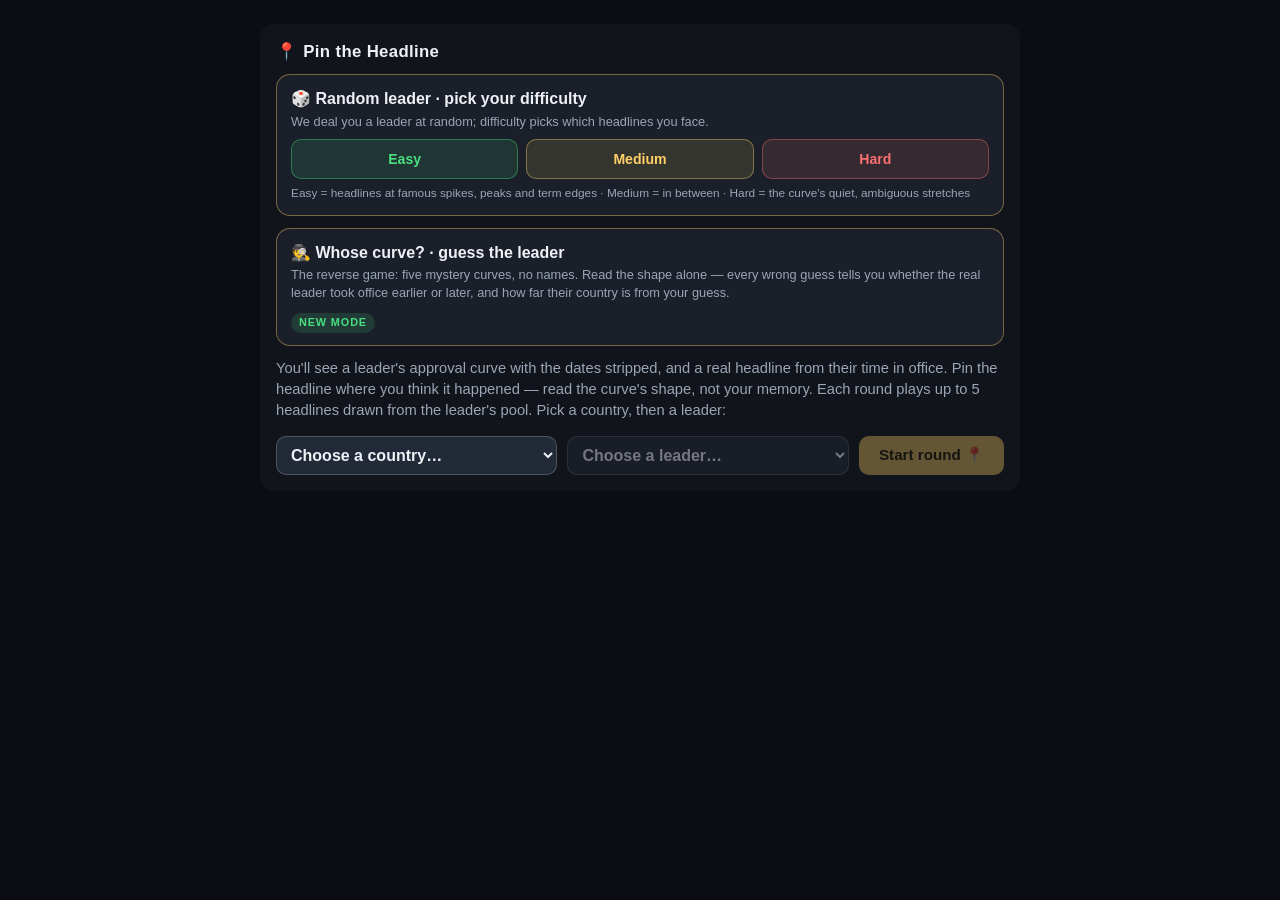
==== commit 05492f0d: "Whose curve?: add country-distance hint, keep all guesses selectable Wrong guesses now also show a W" ====
--- a/pin-the-headline/index.html
+++ b/pin-the-headline/index.html
@@ -3630,6 +3630,55 @@
     }
     if (parent) parent.appendChild(node);
     return node;
+  }
+
+  /* ====================== country geography ====================== */
+  // Capital-city coordinates for every country that appears in a level's
+  // context string. "Whose curve?" uses these to tell the player how far the
+  // mystery leader's country is from the country they just guessed.
+  var COUNTRY_GEO = {
+    "United States": [38.9, -77.04],
+    "United Kingdom": [51.51, -0.13],
+    "France": [48.85, 2.35],
+    "Germany": [52.52, 13.40],
+    "Italy": [41.90, 12.50],
+    "Spain": [40.42, -3.70],
+    "Russia": [55.75, 37.62],
+    "Ukraine": [50.45, 30.52],
+    "Canada": [45.42, -75.70],
+    "Mexico": [19.43, -99.13],
+    "Brazil": [-15.78, -47.93],
+    "Argentina": [-34.61, -58.38],
+    "Japan": [35.68, 139.69],
+    "South Korea": [37.55, 126.99],
+    "Australia": [-35.28, 149.13],
+    "New Zealand": [-41.29, 174.78]
+  };
+  // Great-circle distance (km) plus an 8-point compass arrow pointing from
+  // country `a` toward country `b`. Returns null if either is unmapped.
+  function geoBetween(a, b) {
+    var ga = COUNTRY_GEO[a], gb = COUNTRY_GEO[b];
+    if (!ga || !gb) return null;
+    if (a === b) return { km: 0, arrow: "🎯", same: true };
+    var R = 6371, toR = Math.PI / 180;
+    var lat1 = ga[0] * toR, lat2 = gb[0] * toR;
+    var dLat = (gb[0] - ga[0]) * toR, dLon = (gb[1] - ga[1]) * toR;
+    var h = Math.sin(dLat / 2) * Math.sin(dLat / 2) +
+            Math.cos(lat1) * Math.cos(lat2) * Math.sin(dLon / 2) * Math.sin(dLon / 2);
+    var km = Math.round(2 * R * Math.asin(Math.min(1, Math.sqrt(h))));
+    var y = Math.sin(dLon) * Math.cos(lat2);
+    var x = Math.cos(lat1) * Math.sin(lat2) - Math.sin(lat1) * Math.cos(lat2) * Math.cos(dLon);
+    var brg = (Math.atan2(y, x) / toR + 360) % 360;
+    var arrows = ["⬆️", "↗️", "➡️", "↘️", "⬇️", "↙️", "⬅️", "↖️"];
+    return { km: km, arrow: arrows[Math.round(brg / 45) % 8], same: false };
+  }
+  // A "warmer/colder" descriptor for a country-to-country distance.
+  function geoWarmth(km) {
+    if (km < 1500) return "🔥 red hot";
+    if (km < 4000) return "🌤️ warm";
+    if (km < 8000) return "🧭 cold";
+    if (km < 14000) return "❄️ freezing";
+    return "🧊 polar opposite";
   }
 
   /* ====================== prompt difficulty ====================== */
@@ -3725,7 +3774,7 @@
 
       var whoBtn = el("button", { "class": "pth-who-btn", type: "button" }, root);
       el("p", { "class": "pth-level-leader", text: "🕵️ Whose curve? · guess the leader" }, whoBtn);
-      el("p", { "class": "pth-level-context", text: "The reverse game: five mystery curves, no names. Read the shape alone — every wrong guess tells you whether the real leader took office earlier or later." }, whoBtn);
+      el("p", { "class": "pth-level-context", text: "The reverse game: five mystery curves, no names. Read the shape alone — every wrong guess tells you whether the real leader took office earlier or later, and how far their country is from your guess." }, whoBtn);
       el("span", { "class": "pth-level-tag pth-tag-tutorial", text: "new mode" }, whoBtn);
       whoBtn.addEventListener("click", function () { buildWhoGame(); });
 
@@ -4201,9 +4250,11 @@
     /* ---------------- whose curve? — guess the leader ---------------- */
     // The reverse game: five unlabeled curves; the player names the leader
     // from shape alone. Wrong guesses reveal whether the mystery leader took
-    // office earlier or later (by term start), and the dropdown disables the
-    // eliminated chronological range. The x-axis is normalized, so term
-    // length doesn't give the answer away.
+    // office earlier or later (by term start) AND how far the guessed country
+    // is from the real one (great-circle distance + compass arrow + a
+    // warmer/colder descriptor, Worldle-style). Every leader stays selectable
+    // — nothing is grayed out. The x-axis is normalized, so term length
+    // doesn't give the answer away.
     function buildWhoGame() {
       var W = 800, H = 360;
       var PAD = { l: 44, r: 18, t: 20, b: 34 };
@@ -4214,6 +4265,7 @@
       var chrono = levels.slice().sort(function (a, b) {
         return ts(a.series[0].date) - ts(b.series[0].date);
       });
+      function whoCountry(lv) { return lv.context.split(" · ")[0]; }
       var roundLevels = shuffled(levels).slice(0, 5);
       var ci = 0;              // current curve index
       var results = [];        // { score, band }
@@ -4290,9 +4342,9 @@
         sel.innerHTML = "";
         el("option", { value: "", text: "Guess a leader…", disabled: "disabled", selected: "selected" }, sel);
         chrono.forEach(function (lv, i) {
-          var attrs = { value: lv.id, text: lv.leader + " — " + lv.context };
-          if (i < loIdx || i > hiIdx) attrs.disabled = "disabled";
-          el("option", attrs, sel);
+          // Every leader stays selectable — nothing is grayed out, even once
+          // the earlier/later clues have logically ruled it out.
+          el("option", { value: lv.id, text: lv.leader + " — " + lv.context }, sel);
         });
         sel.value = "";
       }
@@ -4313,7 +4365,7 @@
         loIdx = 0; hiIdx = chrono.length - 1;
         drawCurve(roundLevels[ci]);
         questionEl.textContent = "Which leader's approval curve is this?";
-        hintEl.textContent = "Curve " + (ci + 1) + " of " + roundLevels.length + " · wrong guesses tell you earlier or later (by term start)";
+        hintEl.textContent = "Curve " + (ci + 1) + " of " + roundLevels.length + " · wrong guesses reveal earlier/later (by term start) and how far that country is";
         feedback.classList.remove("pth-show");
         rebuildOptions();
         sel.disabled = false;
@@ -4361,9 +4413,16 @@
           sl2.textContent = (dirLater ? "→ Later." : "← Earlier.") +
             " The mystery leader took office " + (dirLater ? "after " : "before ") +
             chrono[gIdx].leader + " (" + chrono[gIdx].context + ").";
+          var geo = geoBetween(whoCountry(chrono[gIdx]), whoCountry(level));
+          if (geo) {
+            el("p", { "class": "pth-note", text: geo.same
+              ? "🎯 Right country — wrong leader."
+              : "🌍 The mystery leader's country is about " + geo.km.toLocaleString() + " km " + geo.arrow + " from " + whoCountry(chrono[gIdx]) + " · " + geoWarmth(geo.km) }, feedback);
+          }
           var left = hiIdx - loIdx + 1;
-          el("p", { "class": "pth-note", text: left + " leader" + (left === 1 ? "" : "s") + " still possible — impossible ones are grayed out." }, feedback);
-          live.textContent = "Wrong. The mystery leader took office " + (dirLater ? "later" : "earlier") + " than " + chrono[gIdx].leader + ".";
+          el("p", { "class": "pth-note", text: left + " leader" + (left === 1 ? "" : "s") + " still fit the earlier/later clues — but you can guess any of them." }, feedback);
+          live.textContent = "Wrong. The mystery leader took office " + (dirLater ? "later" : "earlier") + " than " + chrono[gIdx].leader +
+            (geo && !geo.same ? ", whose country is about " + geo.km + " kilometres away." : ".");
         }
         feedback.classList.add("pth-show");
         renderProgress();
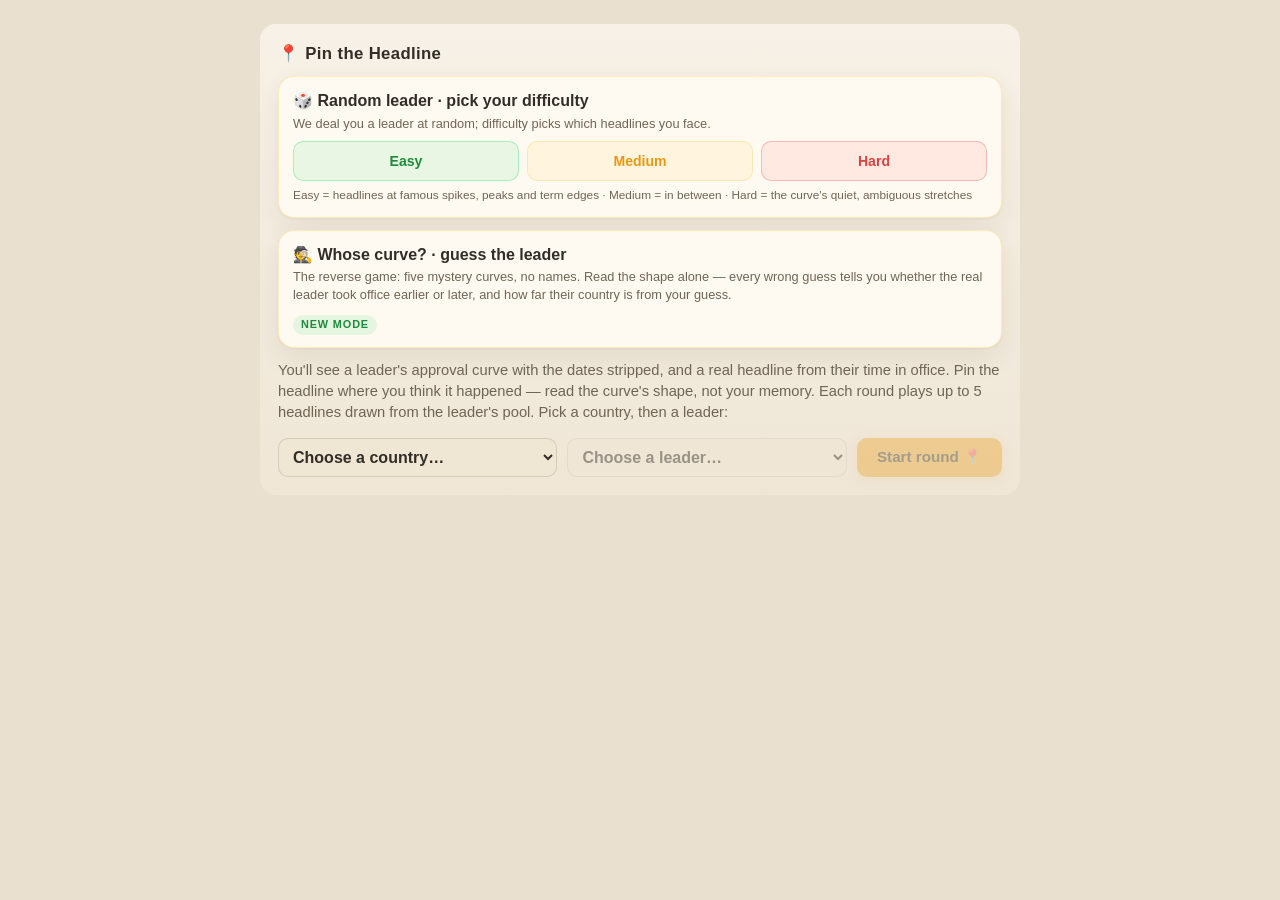
==== commit 00401023: "Pin the Headline: warm light theme Replaces the dark, sterile palette with a warm off-white theme — " ====
--- a/pin-the-headline/index.html
+++ b/pin-the-headline/index.html
@@ -7,28 +7,33 @@
 <style>
   /* ---- Pin the Headline — self-contained styles (all scoped under .pth) ---- */
   .pth {
-    --pth-bg: #11141a;
-    --pth-card: #1a1f29;
-    --pth-card-2: #222937;
-    --pth-ink: #eef1f6;
-    --pth-ink-dim: #9aa5b5;
-    --pth-line: #6ea8fe;
-    --pth-area: rgba(110, 168, 254, 0.12);
-    --pth-grid: rgba(255, 255, 255, 0.08);
-    --pth-pin: #ffd166;
-    --pth-true: #4ade80;
-    --pth-ghost: #8b93a3;
-    --pth-bad: #f87171;
-    --pth-radius: 14px;
-    --pth-focus: #ffd166;
-    color-scheme: dark;
+    --pth-bg: #f3ece0;
+    --pth-card: #fffaf1;
+    --pth-card-2: #efe6d4;
+    --pth-ink: #322e27;
+    --pth-ink-dim: #6f6555;
+    --pth-line: #4361ee;
+    --pth-area: rgba(67, 97, 238, 0.12);
+    --pth-area-top: rgba(67, 97, 238, 0.20);
+    --pth-area-bot: rgba(67, 97, 238, 0.02);
+    --pth-grid: rgba(60, 48, 24, 0.10);
+    --pth-axis: rgba(60, 48, 24, 0.22);
+    --pth-border: rgba(60, 48, 24, 0.14);
+    --pth-pin: #e8990f;
+    --pth-true: #1f8a3c;
+    --pth-ghost: #b4a890;
+    --pth-bad: #d6453f;
+    --pth-radius: 16px;
+    --pth-shadow: 0 1px 2px rgba(60, 45, 20, 0.05), 0 10px 28px rgba(60, 45, 20, 0.08);
+    --pth-focus: #e8990f;
+    color-scheme: light;
     font-family: -apple-system, BlinkMacSystemFont, "Segoe UI", Roboto, Helvetica, Arial, sans-serif;
     color: var(--pth-ink);
-    background: var(--pth-bg);
+    background: linear-gradient(180deg, #f7f1e7 0%, #efe6d6 100%);
     border-radius: var(--pth-radius);
     max-width: 760px;
     margin: 0 auto;
-    padding: 16px;
+    padding: 18px;
     box-sizing: border-box;
     line-height: 1.45;
   }
@@ -48,7 +53,7 @@
 
   .pth-headline-card {
     background: var(--pth-card);
-    border: 1px solid rgba(255,255,255,0.07);
+    border: 1px solid var(--pth-border);
     border-radius: var(--pth-radius);
     padding: 14px 16px;
     margin-bottom: 12px;
@@ -56,7 +61,7 @@
   .pth-kicker { font-size: 0.7rem; text-transform: uppercase; letter-spacing: 0.12em; color: var(--pth-ink-dim); font-weight: 700; margin-bottom: 4px; }
   .pth-headline { font-size: 1.12rem; font-weight: 700; margin: 0; }
 
-  .pth-chart-wrap { position: relative; background: var(--pth-card); border: 1px solid rgba(255,255,255,0.07); border-radius: var(--pth-radius); padding: 8px 8px 4px; }
+  .pth-chart-wrap { position: relative; background: var(--pth-card); border: 1px solid var(--pth-border); border-radius: var(--pth-radius); padding: 8px 8px 4px; }
   .pth-svg { display: block; width: 100%; height: auto; touch-action: none; cursor: crosshair; border-radius: 8px; outline: none; }
   .pth-svg:focus-visible { box-shadow: 0 0 0 3px var(--pth-focus); }
   .pth-svg.pth-locked { cursor: default; }
@@ -65,7 +70,7 @@
 
   .pth-controls { display: flex; gap: 10px; align-items: center; justify-content: space-between; margin-top: 12px; flex-wrap: wrap; }
   .pth-progress { display: flex; gap: 6px; align-items: center; }
-  .pth-dot { width: 11px; height: 11px; border-radius: 50%; background: var(--pth-card-2); border: 1px solid rgba(255,255,255,0.15); }
+  .pth-dot { width: 11px; height: 11px; border-radius: 50%; background: var(--pth-card-2); border: 1px solid var(--pth-border); }
   .pth-dot.pth-dot-current { border-color: var(--pth-pin); }
   .pth-dot.pth-dot-g { background: #22c55e; border-color: #22c55e; }
   .pth-dot.pth-dot-y { background: #eab308; border-color: #eab308; }
@@ -84,7 +89,7 @@
 
   .pth-feedback {
     margin-top: 12px; padding: 12px 16px; border-radius: var(--pth-radius);
-    background: var(--pth-card); border: 1px solid rgba(255,255,255,0.07);
+    background: var(--pth-card); border: 1px solid var(--pth-border);
     display: none;
   }
   .pth-feedback.pth-show { display: block; animation: pth-rise 0.3s ease; }
@@ -148,12 +153,17 @@
   .pth-select {
     width: 100%; font: inherit; font-weight: 600; color: var(--pth-ink);
     padding: 9px 10px; border-radius: 10px;
-    border: 1px solid rgba(255,255,255,0.2); background: var(--pth-card-2);
+    border: 1px solid var(--pth-border); background: var(--pth-card-2);
   }
   .pth-select:focus-visible { outline: 3px solid var(--pth-focus); outline-offset: 1px; }
   .pth-select:disabled { opacity: 0.45; }
 
   .pth-sr { position: absolute; width: 1px; height: 1px; margin: -1px; overflow: hidden; clip: rect(0 0 0 0); white-space: nowrap; }
+
+  /* ---- soft depth so the light theme reads as warm, not flat ---- */
+  .pth-headline-card, .pth-chart-wrap, .pth-feedback, .pth-rand-card, .pth-who-btn { box-shadow: var(--pth-shadow); }
+  .pth-btn:not(.pth-btn-ghost) { box-shadow: 0 2px 10px rgba(232, 153, 15, 0.30); }
+  .pth-btn:not(.pth-btn-ghost):hover:not(:disabled) { box-shadow: 0 4px 16px rgba(232, 153, 15, 0.38); }
 
   @media (max-width: 480px) {
     .pth { padding: 10px; }
@@ -165,7 +175,7 @@
   }
 </style>
 </head>
-<body style="margin:0; background:#0b0d12; padding:24px 8px;">
+<body style="margin:0; background:#e9e0d0; padding:24px 8px;">
 
 <div id="pin-the-headline"></div>
 
@@ -3913,8 +3923,8 @@
       /* ---------- SVG layers ---------- */
       var defs = el("defs", null, svg);
       var grad = el("linearGradient", { id: "pth-area-grad", x1: "0", y1: "0", x2: "0", y2: "1" }, defs);
-      el("stop", { offset: "0%", "stop-color": "rgba(110,168,254,0.28)" }, grad);
-      el("stop", { offset: "100%", "stop-color": "rgba(110,168,254,0.02)" }, grad);
+      el("stop", { offset: "0%", "stop-color": "var(--pth-area-top)" }, grad);
+      el("stop", { offset: "100%", "stop-color": "var(--pth-area-bot)" }, grad);
 
       var gGrid = el("g", null, svg);
       var gCurve = el("g", null, svg);
@@ -3930,7 +3940,7 @@
         el("text", { x: PAD.l - 8, y: gy + 4, "text-anchor": "end", "font-size": 12, fill: "var(--pth-ink-dim)", text: gv + "%" }, gGrid);
       }
       // unlabeled time axis with a direction hint only
-      el("line", { x1: PAD.l, x2: W - PAD.r, y1: H - PAD.b, y2: H - PAD.b, stroke: "rgba(255,255,255,0.18)", "stroke-width": 1.5 }, gGrid);
+      el("line", { x1: PAD.l, x2: W - PAD.r, y1: H - PAD.b, y2: H - PAD.b, stroke: "var(--pth-axis)", "stroke-width": 1.5 }, gGrid);
       el("text", { x: W - PAD.r, y: H - PAD.b + 20, "text-anchor": "end", "font-size": 12, fill: "var(--pth-ink-dim)", text: "time → (dates hidden)" }, gGrid);
 
       // curve + area
@@ -4308,8 +4318,8 @@
         svg.innerHTML = "";
         var defs = el("defs", null, svg);
         var grad = el("linearGradient", { id: "pth-area-grad-who", x1: "0", y1: "0", x2: "0", y2: "1" }, defs);
-        el("stop", { offset: "0%", "stop-color": "rgba(110,168,254,0.28)" }, grad);
-        el("stop", { offset: "100%", "stop-color": "rgba(110,168,254,0.02)" }, grad);
+        el("stop", { offset: "0%", "stop-color": "var(--pth-area-top)" }, grad);
+        el("stop", { offset: "100%", "stop-color": "var(--pth-area-bot)" }, grad);
 
         var times = level.series.map(function (p) { return ts(p.date); });
         var t0 = times[0], t1 = times[times.length - 1];
@@ -4325,7 +4335,7 @@
           el("line", { x1: PAD.l, x2: W - PAD.r, y1: gy, y2: gy, stroke: "var(--pth-grid)", "stroke-width": 1 }, svg);
           el("text", { x: PAD.l - 8, y: gy + 4, "text-anchor": "end", "font-size": 12, fill: "var(--pth-ink-dim)", text: gv + "%" }, svg);
         }
-        el("line", { x1: PAD.l, x2: W - PAD.r, y1: H - PAD.b, y2: H - PAD.b, stroke: "rgba(255,255,255,0.18)", "stroke-width": 1.5 }, svg);
+        el("line", { x1: PAD.l, x2: W - PAD.r, y1: H - PAD.b, y2: H - PAD.b, stroke: "var(--pth-axis)", "stroke-width": 1.5 }, svg);
         el("text", { x: W - PAD.r, y: H - PAD.b + 20, "text-anchor": "end", "font-size": 12, fill: "var(--pth-ink-dim)", text: "time → (dates hidden)" }, svg);
 
         var lineD = "";
